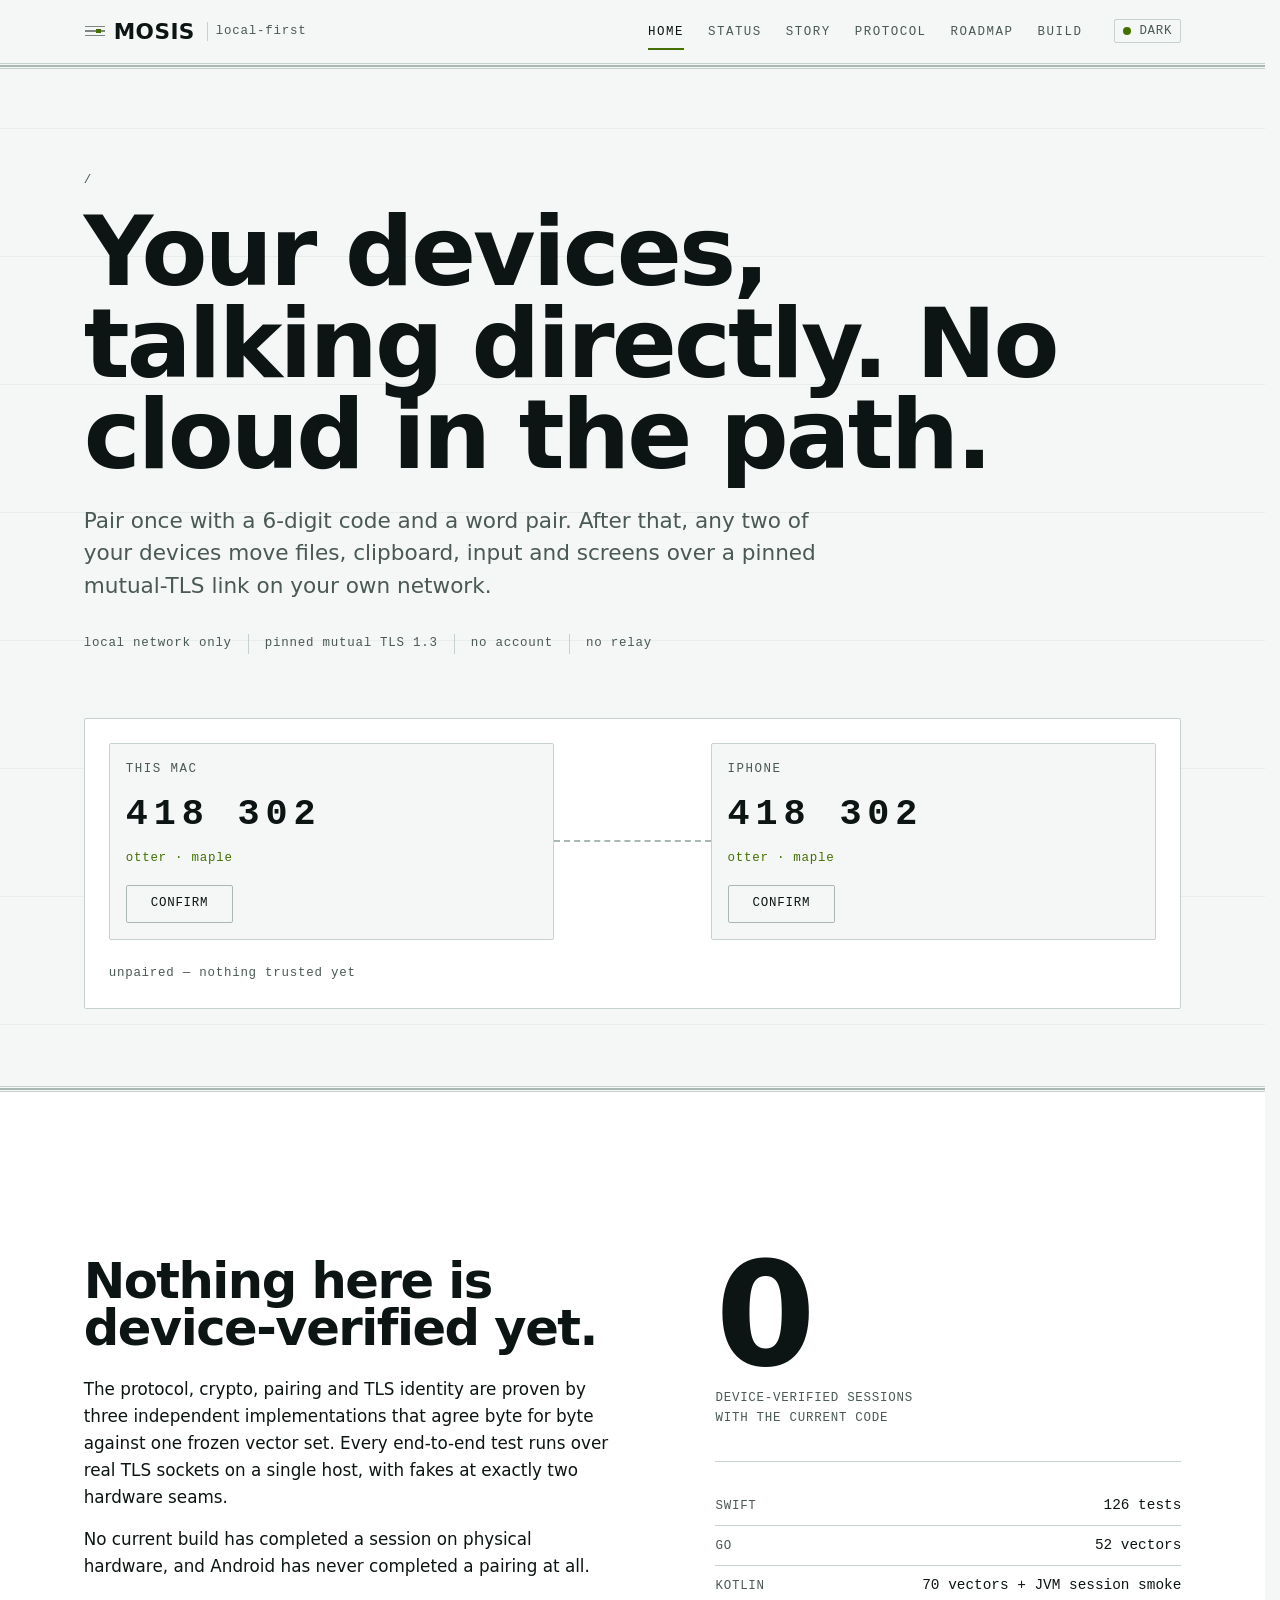
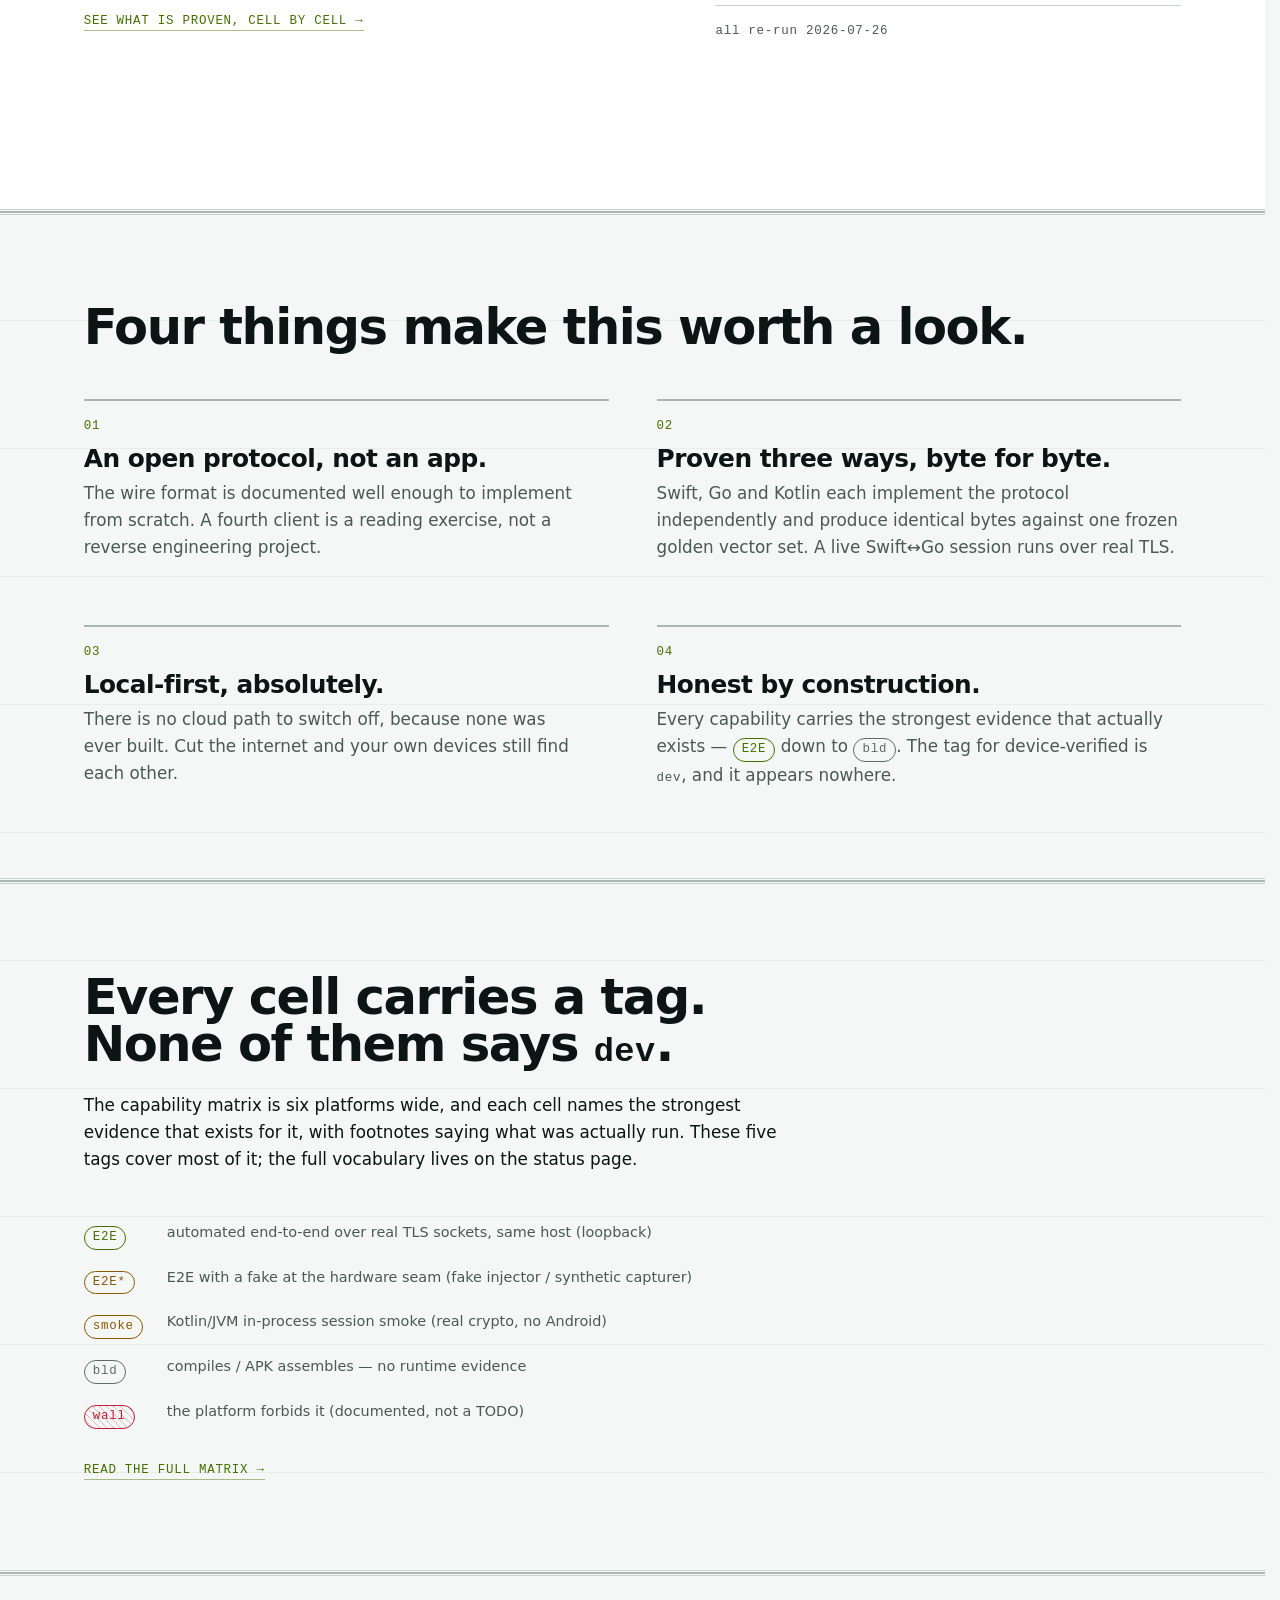
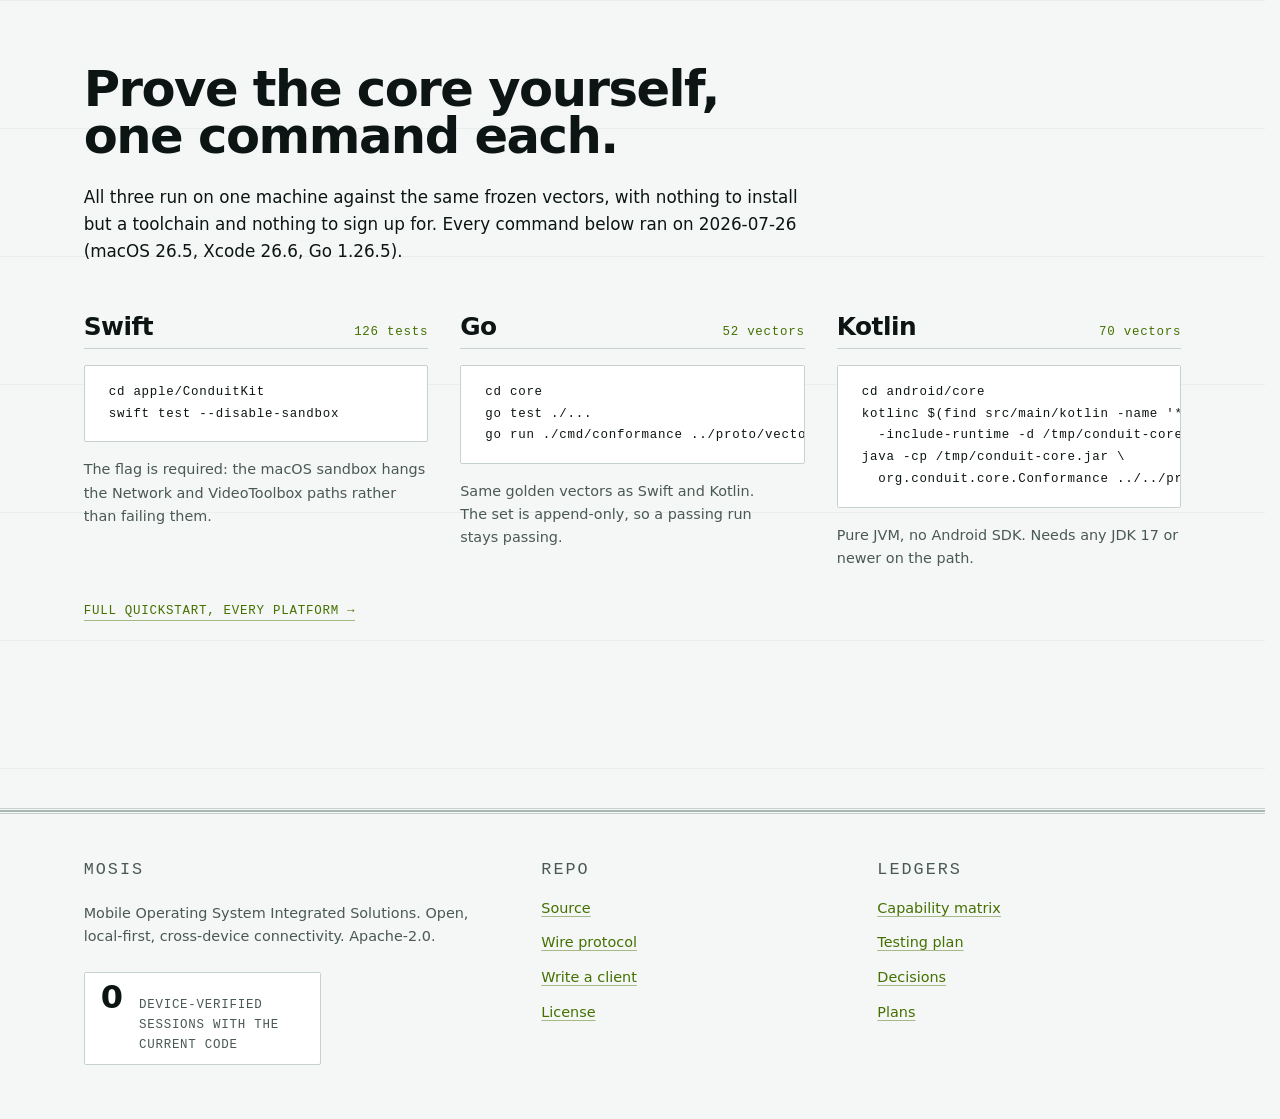
==== site/index.html @ 5e0bd654 "site: P2 — the home page Thesis, the pairing chip you can actually operate, the honest-status band, " ====
<!doctype html>
<html lang="en">
  <head>
    <meta charset="utf-8" />
    <meta name="viewport" content="width=device-width, initial-scale=1" />
    <title>MOSIS — your devices, talking directly</title>
    <meta name="description" content="Open, local-first, cross-device connectivity. Pair once, then move files, clipboard, input and screens over a pinned mutual-TLS peer-to-peer link. No cloud, no account, no relay." />
    <meta name="color-scheme" content="dark light" />
    <meta name="theme-color" content="#070b0a" media="(prefers-color-scheme: dark)" />
    <meta name="theme-color" content="#f4f7f5" media="(prefers-color-scheme: light)" />
    <link rel="icon" href="assets/favicon.svg" type="image/svg+xml" />
    <link rel="stylesheet" href="assets/css/tokens.css" />
    <link rel="stylesheet" href="assets/css/base.css" />
    <link rel="stylesheet" href="assets/css/components.css" />
    <!-- Applies a stored theme choice before first paint. Three lines, no
         dependency: prefers-color-scheme covers everyone without it. -->
    <script>
      try {
        var t = localStorage.getItem('mosis-theme');
        if (t === 'light' || t === 'dark') document.documentElement.setAttribute('data-theme', t);
      } catch (e) {}
    </script>
  </head>
  <body>
    <a class="skip-link" href="#main">Skip to content</a>

    <header class="site-head">
      <div class="wrap site-head__bar">
        <a class="brand" href="index.html">
          <svg class="brand__mark" width="22" height="22" viewBox="0 0 22 22" aria-hidden="true" focusable="false">
            <g fill="currentColor" opacity=".5">
              <rect x="1" y="6" width="20" height="1"/>
              <rect x="1" y="10" width="20" height="2"/>
              <rect x="1" y="15" width="20" height="1"/>
            </g>
            <rect x="12" y="9" width="5" height="4" fill="var(--sig)"/>
          </svg>
          <span class="brand__name">MOSIS</span>
          <span class="brand__sub mono">local-first</span>
        </a>
        <nav aria-label="Primary">
          <ul class="nav">
          <li><a href="index.html" aria-current="page">Home</a></li>
          <li><a href="status.html">Status</a></li>
          <li><a href="story.html">Story</a></li>
          <li><a href="protocol.html">Protocol</a></li>
          <li><a href="roadmap.html">Roadmap</a></li>
          <li><a href="build.html">Build</a></li>
          </ul>
        </nav>
        <button class="theme-toggle" type="button" hidden>
          <span class="theme-toggle__dot" aria-hidden="true"></span>
          <span class="theme-toggle__text">light</span>
        </button>
      </div>
      <hr class="rail" />
    </header>

    <main id="main">
      <!-- ── Thesis + the trust model you can touch ────────────────────── -->
      <section class="wrap hero">
        <span class="label">/</span>
        <h1>Your devices, talking&nbsp;directly. No cloud in the&nbsp;path.</h1>
        <p class="lede">
          Pair once with a 6-digit code and a word pair. After that, any two of
          your devices move files, clipboard, input and screens over a pinned
          mutual-TLS link on your own network.
        </p>
        <ul class="facts">
          <li>local network only</li>
          <li>pinned mutual TLS 1.3</li>
          <li>no account</li>
          <li>no relay</li>
        </ul>

        <h2 class="sr-only">How pairing works</h2>
        <div class="chip">
          <input class="chip__input" type="checkbox" id="pair-a" />
          <input class="chip__input" type="checkbox" id="pair-b" />
          <div class="chip__grid">
            <div class="chip__side">
              <span class="chip__device">this mac</span>
              <span class="chip__code">418&nbsp;302</span>
              <span class="chip__words">otter · maple</span>
              <label class="chip__confirm" for="pair-a">
                <span class="sr-only">Confirm the pairing code on this Mac</span>
              </label>
            </div>
            <span class="chip__link" aria-hidden="true"></span>
            <div class="chip__side">
              <span class="chip__device">iphone</span>
              <span class="chip__code">418&nbsp;302</span>
              <span class="chip__words">otter · maple</span>
              <label class="chip__confirm" for="pair-b">
                <span class="sr-only">Confirm the pairing code on the iPhone</span>
              </label>
            </div>
          </div>
          <p class="chip__state">
            <span class="state-none">unpaired — nothing trusted yet</span>
            <span class="state-half">one side confirmed — waiting for the other</span>
            <span class="state-paired">paired — pinned mutual TLS from here on</span>
          </p>
        </div>
      </section>

      <hr class="rail" />

      <!-- ── The honest-status band. Second on the page, on purpose. ───── -->
      <section class="band">
        <div class="wrap band__grid">
          <div>
            <h2>Nothing here is device-verified&nbsp;yet.</h2>
            <p>
              The protocol, crypto, pairing and TLS identity are proven by three
              independent implementations that agree byte for byte against one
              frozen vector set. Every end-to-end test runs over real TLS sockets
              on a single host, with fakes at exactly two hardware seams.
            </p>
            <p>
              No current build has completed a session on physical hardware, and
              Android has never completed a pairing at all.
            </p>
            <p class="cta"><a href="status.html">See what is proven, cell by cell →</a></p>
          </div>
          <div>
            <p class="counter counter--lg">
              <span class="counter__n">0</span>
              <span class="counter__what">device-verified sessions with the current code</span>
            </p>
            <dl class="figures">
              <div><dt>Swift</dt><dd>126 tests</dd></div>
              <div><dt>Go</dt><dd>52 vectors</dd></div>
              <div><dt>Kotlin</dt><dd>70 vectors + JVM session smoke</dd></div>
            </dl>
            <span class="dateline mono">all re-run 2026-07-26</span>
          </div>
        </div>
      </section>

      <hr class="rail" />

      <!-- ── The four claims ───────────────────────────────────────────── -->
      <section class="wrap">
        <h2>Four things make this worth a&nbsp;look.</h2>
        <ol class="claims">
          <li class="claim">
            <span class="claim__n mono">01</span>
            <h3>An open protocol, not an app.</h3>
            <p>
              The wire format is documented well enough to implement from
              scratch. A fourth client is a reading exercise, not a reverse
              engineering project.
            </p>
          </li>
          <li class="claim">
            <span class="claim__n mono">02</span>
            <h3>Proven three ways, byte for byte.</h3>
            <p>
              Swift, Go and Kotlin each implement the protocol independently and
              produce identical bytes against one frozen golden vector set. A
              live Swift↔Go session runs over real TLS.
            </p>
          </li>
          <li class="claim">
            <span class="claim__n mono">03</span>
            <h3>Local-first, absolutely.</h3>
            <p>
              There is no cloud path to switch off, because none was ever built.
              Cut the internet and your own devices still find each other.
            </p>
          </li>
          <li class="claim">
            <span class="claim__n mono">04</span>
            <h3>Honest by construction.</h3>
            <p>
              Every capability carries the strongest evidence that actually
              exists —
              <abbr class="tag tag--e2e" tabindex="0" aria-describedby="def-e2e"
                data-def="automated end-to-end over real TLS sockets, same host (loopback)">E2E</abbr>
              down to
              <abbr class="tag tag--bld" tabindex="0" aria-describedby="def-bld"
                data-def="compiles / APK assembles — no runtime evidence">bld</abbr>.
              The tag for device-verified is <code>dev</code>, and it appears
              nowhere.
            </p>
          </li>
        </ol>
      </section>

      <hr class="rail" />

      <!-- ── Matrix teaser: teach the vocabulary, then hand off ────────── -->
      <section class="wrap">
        <h2>Every cell carries a tag. None of them says <code>dev</code>.</h2>
        <p>
          The capability matrix is six platforms wide, and each cell names the
          strongest evidence that exists for it, with footnotes saying what was
          actually run. These five tags cover most of it; the full vocabulary
          lives on the status page.
        </p>

        <dl class="legend" style="margin-block-start: var(--s-6)">
          <dt><span class="tag tag--e2e">E2E</span></dt>
          <dd id="def-e2e">automated end-to-end over real TLS sockets, same host (loopback)</dd>
          <dt><span class="tag tag--e2e-fake">E2E*</span></dt>
          <dd id="def-e2e-fake">E2E with a fake at the hardware seam (fake injector / synthetic capturer)</dd>
          <dt><span class="tag tag--smoke">smoke</span></dt>
          <dd id="def-smoke">Kotlin/JVM in-process session smoke (real crypto, no Android)</dd>
          <dt><span class="tag tag--bld">bld</span></dt>
          <dd id="def-bld">compiles / APK assembles — no runtime evidence</dd>
          <dt><span class="tag tag--wall">wall</span></dt>
          <dd id="def-wall">the platform forbids it (documented, not a TODO)</dd>
        </dl>

        <p class="cta"><a href="status.html">Read the full matrix →</a></p>
      </section>

      <hr class="rail" />

      <!-- ── Quickstart: the part that needs no hardware ───────────────── -->
      <section class="wrap">
        <h2>Prove the core yourself, one command&nbsp;each.</h2>
        <p>
          All three run on one machine against the same frozen vectors, with
          nothing to install but a toolchain and nothing to sign up for. Every
          command below ran on 2026-07-26 (macOS 26.5, Xcode 26.6, Go 1.26.5).
        </p>

        <div class="quickstart">
          <div>
            <h3>Swift <small>126 tests</small></h3>
            <pre class="code"><code>cd apple/ConduitKit
swift test --disable-sandbox</code></pre>
            <p class="small" style="color: var(--muted); margin-block-start: var(--s-3)">
              The flag is required: the macOS sandbox hangs the Network and
              VideoToolbox paths rather than failing them.
            </p>
          </div>
          <div>
            <h3>Go <small>52 vectors</small></h3>
            <pre class="code"><code>cd core
go test ./...
go run ./cmd/conformance ../proto/vectors</code></pre>
            <p class="small" style="color: var(--muted); margin-block-start: var(--s-3)">
              Same golden vectors as Swift and Kotlin. The set is append-only, so
              a passing run stays passing.
            </p>
          </div>
          <div>
            <h3>Kotlin <small>70 vectors</small></h3>
            <pre class="code"><code>cd android/core
kotlinc $(find src/main/kotlin -name '*.kt') \
  -include-runtime -d /tmp/conduit-core.jar
java -cp /tmp/conduit-core.jar \
  org.conduit.core.Conformance ../../proto/vectors</code></pre>
            <p class="small" style="color: var(--muted); margin-block-start: var(--s-3)">
              Pure JVM, no Android SDK. Needs any JDK 17 or newer on the path.
            </p>
          </div>
        </div>

        <p class="cta"><a href="build.html">Full quickstart, every platform →</a></p>
      </section>
    </main>

    <footer class="site-foot">
      <hr class="rail" />
      <div class="wrap site-foot__grid">
        <div>
          <h2>MOSIS</h2>
          <p class="foot-note">
            Mobile Operating System Integrated Solutions. Open, local-first,
            cross-device connectivity. Apache-2.0.
          </p>
          <p class="counter">
            <span class="counter__n">0</span>
            <span class="counter__what">device-verified sessions with the current code</span>
          </p>
        </div>
        <div>
          <h2>Repo</h2>
          <ul>
            <li><a href="https://github.com/SnoobieJunes/conduit">Source</a></li>
            <li><a href="https://github.com/SnoobieJunes/conduit/blob/main/docs/protocol.md">Wire protocol</a></li>
            <li><a href="https://github.com/SnoobieJunes/conduit/blob/main/docs/IMPLEMENTORS.md">Write a client</a></li>
            <li><a href="https://github.com/SnoobieJunes/conduit/blob/main/LICENSE">License</a></li>
          </ul>
        </div>
        <div>
          <h2>Ledgers</h2>
          <ul>
            <li><a href="status.html">Capability matrix</a></li>
            <li><a href="https://github.com/SnoobieJunes/conduit/blob/main/docs/TESTING_PLAN.md">Testing plan</a></li>
            <li><a href="https://github.com/SnoobieJunes/conduit/tree/main/docs/adr">Decisions</a></li>
            <li><a href="https://github.com/SnoobieJunes/conduit/tree/main/docs/plans">Plans</a></li>
          </ul>
        </div>
      </div>
    </footer>

    <script type="module" src="assets/js/theme.js"></script>
    <script type="module" src="assets/js/lanes.js"></script>
  </body>
</html>
---- site/assets/css/tokens.css ----
/* MOSIS design tokens — "Lanes"
 * Normative source: docs/plans/10-project-website.md §4.1.
 *
 * The palette is not decorative. Every accent maps to an evidence tag, so the
 * site's colour scale and the repo's truth ledger are the same object:
 *
 *   --sig      E2E            proven over real sockets      (signature colour)
 *   --partial  E2E* / smoke   proven with a named fake
 *   --inert    bld / code     compiles, no runtime evidence
 *   --wall     wall           the platform forbids it
 *   --dev      dev            device-verified — UNUSED, and that is the point
 *
 * Annotations drive tools/site/check-contrast.mjs. Every colour declaration
 * must carry one:
 *   @surface  a background that text is set on
 *   @text     a foreground used for text
 *   @line     hairline / rail / hatch — graphic only, no text sits in it
 * The script fails if a colour is unannotated, if any @text × @surface pair
 * drops below WCAG AA, or if the two light blocks below ever drift apart.
 *
 * Theme resolution is three-state and works with JavaScript disabled:
 *   1. dark is the base palette on :root
 *   2. prefers-color-scheme: light swaps it, unless data-theme="dark" is set
 *   3. data-theme="light" swaps it regardless of the OS setting
 */

/* THEME dark */
:root {
  color-scheme: dark;

  /* @surface */ --ink: #070b0a;      /* page ground — near-black, green cast */
  /* @surface */ --ink-2: #0e1614;    /* raised surface */
  /* @surface */ --ink-3: #131f1c;    /* sticky matrix header, inset wells */
  /* @line    */ --rail: #1e2c29;     /* hairlines, lane rails */
  /* @line    */ --rail-2: #2c403c;   /* hover / active hairline */
  /* @text    */ --text: #e6f0ec;     /* body */
  /* @text    */ --muted: #7f948e;    /* secondary */
  /* @text    */ --sig: #b8ff2e;      /* E2E */
  /* @text    */ --sig-dim: #7fc21e;  /* E2E, hover / press */
  /* @text    */ --partial: #ffb020;  /* E2E* / smoke */
  /* @text    */ --inert: #7c8d89;    /* bld / code — see note A */
  /* @text    */ --wall: #ff5c7a;     /* wall */
  /* @text    */ --dev: #ffffff;      /* dev — unused on purpose */

  --dev-glow: 0 0 0 1px #ffffff, 0 0 18px -4px #ffffff;
  --selection: color-mix(in srgb, var(--sig) 28%, transparent);
}

/* Genuine inversion, not a tint. The two light blocks must stay byte-identical;
 * check-contrast.mjs enforces it. */

/* THEME light-media */
@media (prefers-color-scheme: light) {
  :root:not([data-theme='dark']) {
    color-scheme: light;

    /* @surface */ --ink: #f4f7f5;
    /* @surface */ --ink-2: #ffffff;
    /* @surface */ --ink-3: #e8eeea;
    /* @line    */ --rail: #c7d2cd;
    /* @line    */ --rail-2: #a9b8b2;
    /* @text    */ --text: #0c1513;
    /* @text    */ --muted: #4a5955;
    /* @text    */ --sig: #457000;
    /* @text    */ --sig-dim: #375c00;
    /* @text    */ --partial: #8a5800;
    /* @text    */ --inert: #5c6c67;
    /* @text    */ --wall: #c01e3c;
    /* @text    */ --dev: #0f1a17;

    --dev-glow: 0 0 0 1px #0f1a17, 0 0 18px -6px #0f1a17;
    --selection: color-mix(in srgb, var(--sig) 22%, transparent);
  }
}

/* THEME light-attr */
:root[data-theme='light'] {
  color-scheme: light;

  /* @surface */ --ink: #f4f7f5;
  /* @surface */ --ink-2: #ffffff;
  /* @surface */ --ink-3: #e8eeea;
  /* @line    */ --rail: #c7d2cd;
  /* @line    */ --rail-2: #a9b8b2;
  /* @text    */ --text: #0c1513;
  /* @text    */ --muted: #4a5955;
  /* @text    */ --sig: #457000;
  /* @text    */ --sig-dim: #375c00;
  /* @text    */ --partial: #8a5800;
  /* @text    */ --inert: #5c6c67;
  /* @text    */ --wall: #c01e3c;
  /* @text    */ --dev: #0f1a17;

  --dev-glow: 0 0 0 1px #0f1a17, 0 0 18px -6px #0f1a17;
  --selection: color-mix(in srgb, var(--sig) 22%, transparent);
}

/* THEME none — nothing below this marker is part of a colour palette. */

/* ── Type (§4.2) ─────────────────────────────────────────────────────────
 * System-stacked only. Web fonts would be self-hosted or nothing: an
 * offline-first project must not phone home from its own homepage. */
:root {
  --font-display: 'SF Compact Display', 'Helvetica Neue Condensed',
    'HelveticaNeue-CondensedBold', 'Roboto Condensed', 'Archivo Narrow',
    'Arial Narrow', ui-sans-serif, system-ui, sans-serif;
  --font-body: ui-sans-serif, system-ui, -apple-system, 'Segoe UI', Roboto,
    'Helvetica Neue', Arial, sans-serif;
  --font-mono: ui-monospace, 'SF Mono', SFMono-Regular, Menlo,
    'Cascadia Mono', 'Roboto Mono', Consolas, monospace;

  --t-display: clamp(2.75rem, 1.4rem + 6vw, 6rem);
  --t-h2: clamp(1.9rem, 1.1rem + 2.6vw, 3.1rem);
  --t-h3: clamp(1.2rem, 1rem + 0.7vw, 1.55rem);
  --t-body: 1.05rem;
  --t-small: 0.9rem;
  --t-mono: 0.78rem;
  --track-display: -0.03em;
  --track-mono: 0.06em;
  --measure: 68ch;
}

/* ── Space, line, motion ─────────────────────────────────────────────────
 * 8px grid. Hairlines over boxes: no drop shadows, no gradient blobs, no
 * glassmorphism, no rounded-2xl card soup. */
:root {
  --s-1: 4px;
  --s-2: 8px;
  --s-3: 16px;
  --s-4: 24px;
  --s-5: 32px;
  --s-6: 48px;
  --s-7: 64px;
  --s-8: 96px;
  --s-9: 128px;
  --s-10: 192px;

  --hair: 1px;
  --radius: 2px;
  --radius-pill: 999px;
  --page: 1200px;
  --gutter: clamp(var(--s-3), 4vw, var(--s-7));

  --dur-packet: 1400ms;
  --dur-ui: 160ms;
  --ease: cubic-bezier(0.22, 0.61, 0.36, 1);
}

@media (prefers-reduced-motion: reduce) {
  :root {
    --dur-packet: 1ms;
    --dur-ui: 1ms;
  }
}
---- site/assets/css/base.css ----
/* MOSIS — base layer. Reset, type scale, layout primitives.
 * Rules from docs/plans/10-project-website.md §4.4: 8px grid, generous
 * whitespace, hairlines over boxes. No drop shadows, no gradient blobs,
 * no glassmorphism, no rounded-2xl card soup. */

*,
*::before,
*::after {
  box-sizing: border-box;
}

:where(h1, h2, h3, h4, p, ul, ol, dl, dd, figure, blockquote, pre) {
  margin: 0;
}

html {
  -webkit-text-size-adjust: 100%;
  scroll-behavior: smooth;
  scrollbar-gutter: stable;
}

@media (prefers-reduced-motion: reduce) {
  html {
    scroll-behavior: auto;
  }
  *,
  *::before,
  *::after {
    animation-duration: 1ms !important;
    animation-iteration-count: 1 !important;
    transition-duration: 1ms !important;
  }
}

body {
  margin: 0;
  background: var(--ink);
  color: var(--text);
  font-family: var(--font-body);
  font-size: var(--t-body);
  line-height: 1.6;
  -webkit-font-smoothing: antialiased;
  text-rendering: optimizeLegibility;
  /* The page ground is a lane floor: one hairline every 8th row, barely there. */
  background-image: repeating-linear-gradient(
    to bottom,
    color-mix(in srgb, var(--rail) 26%, transparent) 0 1px,
    transparent 1px 128px
  );
}

::selection {
  background: var(--selection);
  color: var(--text);
}

/* ── Type (§4.2) ─────────────────────────────────────────────────────── */

h1,
h2,
h3,
.display {
  font-family: var(--font-display);
  font-weight: 800;
  font-stretch: 88%;
  letter-spacing: var(--track-display);
  line-height: 0.95;
  text-wrap: balance;
}

h1 {
  font-size: var(--t-display);
}

h2 {
  font-size: var(--t-h2);
}

h3 {
  font-size: var(--t-h3);
  line-height: 1.1;
  letter-spacing: -0.02em;
}

p,
li {
  max-width: var(--measure);
  text-wrap: pretty;
}

/* Flow spacing. Zero-specificity so any component can override it without an
 * arms race. A headline states the claim; the block under it needs air. */
:where(h1, h2, h3) + * {
  margin-block-start: var(--s-4);
}

:where(p, ul, ol, dl, pre, figure, blockquote) + :where(p, ul, ol, dl, pre, figure, blockquote) {
  margin-block-start: var(--s-3);
}

.lede {
  font-size: clamp(1.1rem, 1rem + 0.55vw, 1.35rem);
  line-height: 1.5;
  color: var(--muted);
  max-width: 56ch;
}

small,
.small {
  font-size: var(--t-small);
}

/* Mono is native here — evidence tags, lane labels, ports, device ids,
 * pairing codes. Ornament, not just code. */
code,
kbd,
samp,
pre,
.mono {
  font-family: var(--font-mono);
  font-size: var(--t-mono);
  letter-spacing: var(--track-mono);
  font-variant-ligatures: none;
}

.label {
  font-family: var(--font-mono);
  font-size: var(--t-mono);
  letter-spacing: 0.14em;
  text-transform: uppercase;
  color: var(--muted);
}

/* Mono inside a display headline has to scale with it, or `dev` in a 3rem
 * headline reads as a typo. */
:where(h1, h2, h3) code {
  font-size: 0.68em;
  letter-spacing: 0.01em;
}

a {
  color: var(--sig);
  text-decoration-thickness: 1px;
  text-underline-offset: 0.22em;
  text-decoration-color: color-mix(in srgb, var(--sig) 45%, transparent);
  transition: color var(--dur-ui) var(--ease),
    text-decoration-color var(--dur-ui) var(--ease);
}

a:hover {
  color: var(--sig-dim);
  text-decoration-color: currentColor;
}

:focus-visible {
  outline: 2px solid var(--sig);
  outline-offset: 3px;
  border-radius: 1px;
}

hr {
  border: 0;
}

/* ── Layout ──────────────────────────────────────────────────────────── */

.wrap {
  width: 100%;
  max-width: var(--page);
  margin-inline: auto;
  padding-inline: var(--gutter);
}

.stack > * + * {
  margin-block-start: var(--s-4);
}

.stack-tight > * + * {
  margin-block-start: var(--s-2);
}

section {
  padding-block: clamp(var(--s-6), 7vw, var(--s-8));
}

.sr-only {
  position: absolute;
  width: 1px;
  height: 1px;
  padding: 0;
  margin: -1px;
  overflow: hidden;
  clip-path: inset(50%);
  white-space: nowrap;
  border: 0;
}

.skip-link {
  position: absolute;
  inset-block-start: var(--s-2);
  inset-inline-start: var(--s-2);
  z-index: 20;
  padding: var(--s-2) var(--s-3);
  background: var(--ink-2);
  border: var(--hair) solid var(--sig);
  color: var(--sig);
  font-family: var(--font-mono);
  font-size: var(--t-mono);
  text-transform: uppercase;
  letter-spacing: var(--track-mono);
  text-decoration: none;
  transform: translateY(calc(-100% - var(--s-4)));
}

.skip-link:focus {
  transform: none;
}
---- site/assets/css/components.css ----
/* MOSIS — components.
 * The §4.3 signature components, plus the shell they sit in. Nothing here is
 * borrowed from a component library: the grammar is the protocol's own —
 * rails, packets, tags, hatches. */

/* ── Lane rail (§4.3.1) ──────────────────────────────────────────────────
 * MOSIS multiplexes three lanes over one link: control, bulk, video. The
 * divider *is* those lanes — 1px, 2px, 1px, hairline-separated. It replaces
 * every <hr> on the site. */

.rail {
  position: relative;
  display: block;
  width: 100%;
  height: 6px;
  border: 0;
  margin: 0;
  overflow: hidden;
  background-image: linear-gradient(
    to bottom,
    var(--rail) 0 1px,
    transparent 1px 2px,
    var(--rail-2) 2px 4px,
    transparent 4px 5px,
    var(--rail) 5px 6px
  );
}

.rail--flush {
  margin-inline: calc(var(--gutter) * -1);
  width: auto;
}

/* The packet. lanes.js adds .is-live when the rail scrolls into view; it rides
 * the middle (bulk) lane once and stops. Enhancement only — with JS off the
 * rail is still a rail, and under prefers-reduced-motion lanes.js never arms. */
.rail::after {
  content: '';
  position: absolute;
  inset-block-start: 2px;
  inset-inline-start: 0;
  width: 92px;
  height: 2px;
  background: linear-gradient(to right, transparent, var(--sig));
  transform: translateX(-92px);
  opacity: 0;
}

.rail.is-live::after {
  animation: packet var(--dur-packet) var(--ease) forwards;
}

@keyframes packet {
  0% {
    transform: translateX(-92px);
    opacity: 0;
  }
  12% {
    opacity: 1;
  }
  88% {
    opacity: 1;
  }
  100% {
    transform: translateX(calc(100vw + 92px));
    opacity: 0;
  }
}

/* ── Evidence tag (§4.3.2) ───────────────────────────────────────────────
 * The vocabulary a reader learns once and then reads everywhere: inline in
 * prose and in every matrix cell. Colour is the evidence strength, straight
 * from §4.1. Hairline, never filled — §4.4 forbids the box soup.
 *
 * The definition shows on hover *and* on keyboard focus, with no JavaScript:
 * it is rendered from data-def by ::after. Assistive tech gets the same string
 * from the page's tag legend via aria-describedby. */

.tag {
  position: relative;
  display: inline-block;
  padding: 1px var(--s-2) 2px;
  border: var(--hair) solid currentColor;
  border-radius: var(--radius-pill);
  font-family: var(--font-mono);
  font-size: var(--t-mono);
  letter-spacing: var(--track-mono);
  line-height: 1.5;
  white-space: nowrap;
  text-decoration: none;
  cursor: help;
  color: var(--inert);
}

.tag--e2e {
  color: var(--sig);
}

.tag--e2e-fake,
.tag--smoke,
.tag--unit {
  color: var(--partial);
}

.tag--bld,
.tag--code {
  color: var(--inert);
}

.tag--wall {
  color: var(--wall);
  /* 45° hairline hatch: a platform limit reads as architecture, not failure. */
  background-image: repeating-linear-gradient(
    45deg,
    color-mix(in srgb, var(--wall) 30%, transparent) 0 1px,
    transparent 1px 5px
  );
}

.tag--none {
  color: var(--muted);
  border-style: dashed;
}

/* dev is defined and unused. When the first device session lands it lights up
 * on its own — until then the site never renders one. */
.tag--dev {
  color: var(--dev);
  box-shadow: var(--dev-glow);
}

.tag::after {
  content: attr(data-def);
  position: absolute;
  inset-block-end: calc(100% + var(--s-2));
  inset-inline-start: 0;
  z-index: 10;
  width: max-content;
  max-width: min(38ch, 78vw);
  padding: var(--s-2) var(--s-3);
  border: var(--hair) solid var(--rail-2);
  border-radius: var(--radius);
  background: var(--ink-2);
  color: var(--text);
  font-size: var(--t-mono);
  letter-spacing: 0;
  line-height: 1.45;
  white-space: normal;
  text-transform: none;
  opacity: 0;
  visibility: hidden;
  transition: opacity var(--dur-ui) var(--ease);
}

.tag:hover::after,
.tag:focus-visible::after {
  opacity: 1;
  visibility: visible;
}

/* Near the right edge the tooltip flips its anchor rather than overflowing. */
.tag--flip::after {
  inset-inline-start: auto;
  inset-inline-end: 0;
}

/* ── Tag legend ─────────────────────────────────────────────────────────
 * One definition list per page that uses tags. It is the aria-describedby
 * target, so the tooltip text and the announced text are the same sentence. */

.legend {
  display: grid;
  gap: var(--s-3) var(--s-4);
  margin: 0;
  padding: 0;
}

@media (min-width: 640px) {
  .legend {
    grid-template-columns: auto 1fr;
  }
}

.legend dt {
  margin: 0;
}

.legend dd {
  margin: 0;
  color: var(--muted);
  font-size: var(--t-small);
  max-width: 60ch;
}

/* ── Wall hatch (§4.3.6) ─────────────────────────────────────────────────
 * The same 45° hairline fill at surface scale, for matrix cells and panels. */

.hatch {
  background-image: repeating-linear-gradient(
    45deg,
    color-mix(in srgb, var(--wall) 26%, transparent) 0 1px,
    transparent 1px 7px
  );
}

.hatch--inert {
  background-image: repeating-linear-gradient(
    45deg,
    color-mix(in srgb, var(--inert) 26%, transparent) 0 1px,
    transparent 1px 7px
  );
}

/* ── Header ─────────────────────────────────────────────────────────────── */

.site-head {
  position: relative;
  background: var(--ink);
}

.site-head__bar {
  display: flex;
  flex-wrap: wrap;
  align-items: center;
  gap: var(--s-3) var(--s-5);
  padding-block: var(--s-3);
}

.brand {
  display: inline-flex;
  align-items: center;
  gap: var(--s-2);
  color: var(--text);
  text-decoration: none;
  margin-inline-end: auto;
}

.brand:hover {
  color: var(--text);
}

.brand__mark {
  display: block;
  flex: none;
}

.brand__name {
  font-family: var(--font-display);
  font-weight: 800;
  font-stretch: 88%;
  font-size: 1.35rem;
  letter-spacing: 0.02em;
  line-height: 1;
}

.brand__sub {
  color: var(--muted);
  border-inline-start: var(--hair) solid var(--rail);
  padding-inline-start: var(--s-2);
  margin-inline-start: var(--s-1);
}

@media (max-width: 560px) {
  .brand__sub {
    display: none;
  }
}

/* ── Nav ────────────────────────────────────────────────────────────────
 * No hamburger, no JS: the bar wraps to a second row on narrow screens. */

.nav {
  display: flex;
  flex-wrap: wrap;
  align-items: center;
  gap: var(--s-1) var(--s-4);
  margin: 0;
  padding: 0;
  list-style: none;
}

.nav a {
  display: inline-block;
  position: relative;
  padding-block: var(--s-1);
  font-family: var(--font-mono);
  font-size: var(--t-mono);
  letter-spacing: 0.12em;
  text-transform: uppercase;
  text-decoration: none;
  color: var(--muted);
}

.nav a:hover {
  color: var(--text);
}

.nav a[aria-current='page'] {
  color: var(--text);
}

.nav a[aria-current='page']::after {
  content: '';
  position: absolute;
  inset-inline: 0;
  inset-block-end: -3px;
  height: 2px;
  background: var(--sig);
}

.nav li {
  max-width: none;
}

/* Below the point where brand + nav + toggle stop fitting on one line, drop the
 * nav to its own full-width row rather than orphaning the toggle onto a third. */
@media (max-width: 900px) {
  .site-head__bar > nav {
    order: 1;
    flex-basis: 100%;
  }
}

/* ── Theme toggle ───────────────────────────────────────────────────────
 * Hidden until theme.js can make it work — a control that does nothing with
 * JS off is worse than no control. prefers-color-scheme still delivers both
 * themes without it. */

.theme-toggle[hidden] {
  display: none;
}

.theme-toggle {
  display: inline-flex;
  align-items: center;
  gap: var(--s-2);
  padding: var(--s-1) var(--s-2);
  background: transparent;
  border: var(--hair) solid var(--rail);
  border-radius: var(--radius);
  color: var(--muted);
  font-family: var(--font-mono);
  font-size: var(--t-mono);
  letter-spacing: var(--track-mono);
  text-transform: uppercase;
  cursor: pointer;
  transition: border-color var(--dur-ui) var(--ease), color var(--dur-ui) var(--ease);
}

.theme-toggle:hover {
  border-color: var(--rail-2);
  color: var(--text);
}

.theme-toggle__dot {
  width: 8px;
  height: 8px;
  flex: none;
  border-radius: var(--radius-pill);
  background: var(--sig);
}

/* ── Page head ──────────────────────────────────────────────────────────── */

.page-head {
  padding-block: clamp(var(--s-6), 8vw, var(--s-9)) clamp(var(--s-5), 5vw, var(--s-7));
}

.page-head .label {
  display: block;
  margin-block-end: var(--s-3);
}

.page-head .lede {
  margin-block-start: var(--s-4);
}

/* ── Pending marker — scaffold only, removed as each page lands ─────────── */

.pending {
  display: inline-block;
  text-align: start;
  padding: var(--s-2) var(--s-3);
  border: var(--hair) dashed var(--rail-2);
  border-radius: var(--radius);
  background: var(--ink-2);
  color: var(--muted);
  font-family: var(--font-mono);
  font-size: var(--t-mono);
  letter-spacing: var(--track-mono);
}

.pending b {
  color: var(--inert);
  font-weight: 400;
  text-transform: uppercase;
  margin-inline-end: var(--s-2);
}

/* ── Footer ─────────────────────────────────────────────────────────────── */

.site-foot {
  margin-block-start: var(--s-8);
  background: var(--ink);
}

.site-foot__grid {
  display: grid;
  gap: var(--s-5);
  padding-block: var(--s-6) var(--s-7);
  grid-template-columns: 1fr;
}

@media (min-width: 720px) {
  .site-foot__grid {
    grid-template-columns: 1.4fr 1fr 1fr;
  }
}

.site-foot h2 {
  font-size: 1.05rem;
  letter-spacing: 0.12em;
  text-transform: uppercase;
  font-family: var(--font-mono);
  font-weight: 400;
  font-stretch: normal;
  color: var(--muted);
  margin-block-end: var(--s-3);
}

.site-foot ul {
  list-style: none;
  margin: 0;
  padding: 0;
  display: grid;
  gap: var(--s-2);
}

.site-foot li {
  max-width: none;
}

.site-foot a {
  font-size: var(--t-small);
}

.foot-note {
  color: var(--muted);
  font-size: var(--t-small);
  max-width: 46ch;
}

/* The honesty readout. It says zero because it is zero — plan 10 §8.1. */
.counter {
  display: inline-grid;
  grid-template-columns: auto auto;
  align-items: baseline;
  gap: var(--s-3);
  padding: var(--s-2) var(--s-3);
  border: var(--hair) solid var(--rail);
  border-radius: var(--radius);
  background: var(--ink-2);
  margin-block-start: var(--s-4);
}

.counter__n {
  font-family: var(--font-display);
  font-weight: 800;
  font-stretch: 88%;
  font-size: 2rem;
  line-height: 1;
  color: var(--text);
}

.counter__what {
  font-family: var(--font-mono);
  font-size: var(--t-mono);
  letter-spacing: var(--track-mono);
  text-transform: uppercase;
  color: var(--muted);
  max-width: 22ch;
}

/* ── Pairing chip (§4.3.3) ───────────────────────────────────────────────
 * The trust model in three seconds: the same six digits and the same word
 * pair on two screens, confirmed on both, after which the link is pinned.
 *
 * Built on two checkboxes, so it is fully interactive with JavaScript
 * disabled. No dead controls, no video, no GIF. */

.chip {
  border: var(--hair) solid var(--rail);
  border-radius: var(--radius);
  background: var(--ink-2);
  padding: var(--s-4);
}

.chip__input {
  position: absolute;
  width: 1px;
  height: 1px;
  overflow: hidden;
  clip-path: inset(50%);
}

.chip__grid {
  display: grid;
  gap: var(--s-3);
  grid-template-columns: 1fr;
  align-items: stretch;
}

@media (min-width: 620px) {
  .chip__grid {
    /* No column gap: the link is the gap, and it has to touch both devices. */
    grid-template-columns: 1fr minmax(72px, 0.35fr) 1fr;
    column-gap: 0;
    align-items: center;
  }
}

.chip__side {
  display: grid;
  gap: var(--s-3);
  justify-items: start;
  padding: var(--s-3);
  border: var(--hair) solid var(--rail);
  border-radius: var(--radius);
  background: var(--ink);
}

.chip__device {
  display: flex;
  align-items: center;
  gap: var(--s-2);
  font-family: var(--font-mono);
  font-size: var(--t-mono);
  letter-spacing: 0.12em;
  text-transform: uppercase;
  color: var(--muted);
}

.chip__code {
  font-family: var(--font-mono);
  font-size: clamp(1.6rem, 1.1rem + 1.8vw, 2.3rem);
  font-weight: 600;
  letter-spacing: 0.16em;
  line-height: 1;
  color: var(--text);
}

.chip__words {
  font-family: var(--font-mono);
  font-size: var(--t-mono);
  letter-spacing: var(--track-mono);
  color: var(--sig);
}

.chip__confirm {
  display: inline-block;
  padding: var(--s-2) var(--s-4);
  border: var(--hair) solid var(--rail-2);
  border-radius: var(--radius);
  font-family: var(--font-mono);
  font-size: var(--t-mono);
  letter-spacing: var(--track-mono);
  text-transform: uppercase;
  color: var(--text);
  cursor: pointer;
  user-select: none;
  transition: border-color var(--dur-ui) var(--ease), color var(--dur-ui) var(--ease);
}

.chip__confirm:hover {
  border-color: var(--sig);
  color: var(--sig);
}

.chip__confirm::before {
  content: 'confirm';
}

/* ── The link between the two sides ─────────────────────────────────────
 * Dashed while the code is unverified; solid, pinned and traversed by one
 * packet once both sides have confirmed. */

.chip__link {
  position: relative;
  display: block;
  block-size: 2px;
  inline-size: 100%;
  min-inline-size: 96px;
  border-block-start: 2px dashed var(--rail-2);
  align-self: center;
}

@media (max-width: 619px) {
  .chip__link {
    block-size: 28px;
    inline-size: 2px;
    min-inline-size: 0;
    margin-inline-start: var(--s-6);
    border-block-start: 0;
    border-inline-start: 2px dashed var(--rail-2);
  }
}

/* The state line is real text in the DOM, not generated content: a CSS ::before
 * is invisible to a screen reader, and this sentence is the whole point of the
 * component. Exactly one of the three is displayed. */
.chip__state {
  margin-block-start: var(--s-4);
  font-family: var(--font-mono);
  font-size: var(--t-mono);
  letter-spacing: var(--track-mono);
  color: var(--muted);
  max-width: none;
}

.chip__state > span {
  display: none;
}

.chip__state > .state-none {
  display: inline;
}

.chip:has(.chip__input:checked) .chip__state > .state-none {
  display: none;
}

.chip:has(.chip__input:checked) .chip__state > .state-half {
  display: inline;
}

.chip:has(#pair-a:checked):has(#pair-b:checked) .chip__state > .state-half {
  display: none;
}

.chip:has(#pair-a:checked):has(#pair-b:checked) .chip__state > .state-paired {
  display: inline;
}

/* Both confirmed. The handshake runs left to right: a --sig packet crosses the
 * dashed line and lays a solid one behind it. That *is* "dashed to solid" —
 * the animation shows the trust being established, not just its result.
 * Under prefers-reduced-motion --dur-packet is 1ms, so it snaps to solid. */
.chip:has(#pair-a:checked):has(#pair-b:checked) .chip__link::before {
  content: '';
  position: absolute;
  inset-block-start: -2px;
  inset-inline-start: 0;
  inline-size: 100%;
  block-size: 2px;
  background: var(--sig);
  transform-origin: left center;
  animation: link-zip var(--dur-packet) var(--ease) forwards;
}

.chip:has(#pair-a:checked):has(#pair-b:checked) .chip__link::after {
  content: '';
  position: absolute;
  inset-block-start: -4px;
  inset-inline-start: 0;
  inline-size: 8px;
  block-size: 6px;
  background: var(--text);
  animation: packet-head var(--dur-packet) var(--ease) forwards;
}

@keyframes link-zip {
  from {
    transform: scaleX(0);
  }
  to {
    transform: scaleX(1);
  }
}

/* Percentages in translate resolve against the packet's own 8px, not the wire —
 * so the head travels on inset-inline-start instead. */
@keyframes packet-head {
  from {
    inset-inline-start: 0;
    opacity: 1;
  }
  92% {
    opacity: 1;
  }
  to {
    inset-inline-start: calc(100% - 8px);
    opacity: 0;
  }
}

/* Stacked layout: the link runs vertically, so the handshake does too. */
@media (max-width: 619px) {
  .chip:has(#pair-a:checked):has(#pair-b:checked) .chip__link::before {
    inset-block-start: 0;
    inset-inline-start: -2px;
    inline-size: 2px;
    block-size: 100%;
    transform-origin: center top;
    animation-name: link-zip-y;
  }

  .chip:has(#pair-a:checked):has(#pair-b:checked) .chip__link::after {
    display: none;
  }
}

@keyframes link-zip-y {
  from {
    transform: scaleY(0);
  }
  to {
    transform: scaleY(1);
  }
}

.chip:has(#pair-a:checked):has(#pair-b:checked) .chip__state {
  color: var(--sig);
}

/* A confirmed side reads as confirmed. */
.chip:has(#pair-a:checked) label[for='pair-a'],
.chip:has(#pair-b:checked) label[for='pair-b'] {
  border-color: var(--sig);
  color: var(--sig);
  cursor: default;
}

.chip:has(#pair-a:checked) label[for='pair-a']::before,
.chip:has(#pair-b:checked) label[for='pair-b']::before {
  content: '✓ confirmed';
}

/* The checkbox is off-screen, so its focus ring has to land on the label. */
#pair-a:focus-visible ~ .chip__grid label[for='pair-a'],
#pair-b:focus-visible ~ .chip__grid label[for='pair-b'] {
  outline: 2px solid var(--sig);
  outline-offset: 3px;
}

/* ── Kitchen sink (dev reference page only) ─────────────────────────────── */

.ks-note {
  border-inline-start: 2px solid var(--partial);
  padding: var(--s-2) 0 var(--s-2) var(--s-3);
  color: var(--muted);
  font-size: var(--t-small);
}

.swatches {
  display: grid;
  gap: var(--s-3);
  grid-template-columns: repeat(auto-fill, minmax(148px, 1fr));
  list-style: none;
  margin: 0;
  padding: 0;
}

.swatch {
  max-width: none;
  border: var(--hair) solid var(--rail);
  border-radius: var(--radius);
  overflow: hidden;
}

.swatch__chip {
  block-size: 56px;
  border-block-end: var(--hair) solid var(--rail);
}

.swatch__meta {
  display: grid;
  gap: 2px;
  padding: var(--s-2);
  font-family: var(--font-mono);
  font-size: var(--t-mono);
  letter-spacing: 0;
}

.swatch__meta b {
  font-weight: 400;
  color: var(--text);
}

.swatch__meta span {
  color: var(--muted);
}

.specimen {
  display: grid;
  gap: var(--s-4);
}

.tag-row {
  display: flex;
  flex-wrap: wrap;
  gap: var(--s-3);
  align-items: center;
  /* Headroom for the tooltip, which opens upward. */
  padding-block-start: var(--s-5);
}

/* ── Home: hero ─────────────────────────────────────────────────────────── */

.hero {
  padding-block: clamp(var(--s-6), 8vw, var(--s-9)) clamp(var(--s-6), 6vw, var(--s-8));
}

.hero .label {
  display: block;
  margin-block-end: var(--s-3);
}

.hero .chip {
  margin-block-start: clamp(var(--s-5), 5vw, var(--s-7));
}

/* The spec strip: four facts, hairline-separated, mono. Not a feature list. */
.facts {
  display: flex;
  flex-wrap: wrap;
  gap: var(--s-2) 0;
  margin: var(--s-5) 0 0;
  padding: 0;
  list-style: none;
  max-width: none;
}

.facts li {
  max-width: none;
  padding-inline: var(--s-3);
  border-inline-start: var(--hair) solid var(--rail);
  font-family: var(--font-mono);
  font-size: var(--t-mono);
  letter-spacing: var(--track-mono);
  color: var(--muted);
  white-space: nowrap;
}

.facts li:first-child {
  padding-inline-start: 0;
  border-inline-start: 0;
}

@media (max-width: 619px) {
  .facts {
    display: grid;
    grid-template-columns: 1fr 1fr;
    gap: 0;
  }

  .facts li {
    padding: var(--s-2) var(--s-3) var(--s-2) 0;
    border-inline-start: 0;
    border-block-start: var(--hair) solid var(--rail);
  }
}

/* ── Home: the honest-status band ────────────────────────────────────────
 * Second thing on the page, deliberately. Plan 10 §8.1: the counter is a
 * feature, and this sentence is not something to bury below the fold. */

.band {
  background: var(--ink-2);
}

.band__grid {
  display: grid;
  gap: var(--s-6);
  padding-block: clamp(var(--s-6), 6vw, var(--s-8));
  grid-template-columns: 1fr;
}

@media (min-width: 900px) {
  .band__grid {
    grid-template-columns: 1.15fr 1fr;
    gap: var(--s-8);
    align-items: start;
  }
}

.counter--lg {
  display: block;
  border: 0;
  padding: 0;
  margin: 0;
  background: none;
}

.counter--lg .counter__n {
  display: block;
  font-size: clamp(5rem, 16vw, 9rem);
  line-height: 0.8;
  letter-spacing: -0.05em;
}

.counter--lg .counter__what {
  display: block;
  margin-block-start: var(--s-3);
  max-width: 30ch;
}

/* Three implementations, three real numbers, one date. */
.figures {
  display: grid;
  gap: 0;
  margin-block-start: var(--s-5);
  padding-block-start: var(--s-4);
  border-block-start: var(--hair) solid var(--rail);
}

.figures div {
  display: flex;
  align-items: baseline;
  justify-content: space-between;
  gap: var(--s-3);
  padding-block: var(--s-2);
  border-block-end: var(--hair) solid var(--rail);
}

.figures dt {
  font-family: var(--font-mono);
  font-size: var(--t-mono);
  letter-spacing: var(--track-mono);
  text-transform: uppercase;
  color: var(--muted);
}

.figures dd {
  margin: 0;
  font-family: var(--font-mono);
  font-size: var(--t-small);
  color: var(--text);
  text-align: end;
}

.dateline {
  display: block;
  margin-block-start: var(--s-3);
  color: var(--muted);
}

/* ── Home: the four claims ──────────────────────────────────────────────── */

.claims {
  display: grid;
  gap: var(--s-5);
  margin: var(--s-6) 0 0;
  padding: 0;
  list-style: none;
}

@media (min-width: 760px) {
  .claims {
    grid-template-columns: 1fr 1fr;
    gap: var(--s-7) var(--s-6);
  }
}

.claim {
  max-width: none;
  padding-block-start: var(--s-3);
  border-block-start: 2px solid var(--rail-2);
}

.claim__n {
  display: block;
  color: var(--sig);
  margin-block-end: var(--s-2);
}

.claim h3 + p {
  margin-block-start: var(--s-2);
}

.claim p {
  color: var(--muted);
}

/* ── Call to action ─────────────────────────────────────────────────────── */

.cta {
  margin-block-start: var(--s-5);
  font-family: var(--font-mono);
  font-size: var(--t-mono);
  letter-spacing: var(--track-mono);
  text-transform: uppercase;
}

.cta a {
  text-decoration: none;
  border-block-end: var(--hair) solid color-mix(in srgb, var(--sig) 45%, transparent);
  padding-block-end: 2px;
}

.cta a:hover {
  border-block-end-color: currentColor;
}

/* ── Code blocks ────────────────────────────────────────────────────────── */

.code {
  margin: 0;
  padding: var(--s-3) var(--s-4);
  border: var(--hair) solid var(--rail);
  border-radius: var(--radius);
  background: var(--ink-2);
  overflow-x: auto;
  line-height: 1.75;
  max-width: none;
}

.code .c {
  color: var(--muted);
}

.quickstart {
  display: grid;
  gap: var(--s-5);
  margin-block-start: var(--s-6);
}

@media (min-width: 980px) {
  .quickstart {
    grid-template-columns: repeat(3, 1fr);
    align-items: start;
  }
}

/* Without this a long command line widens its own column instead of
 * scrolling inside the <pre>. */
.quickstart > * {
  min-width: 0;
}

.quickstart h3 {
  display: flex;
  align-items: baseline;
  justify-content: space-between;
  gap: var(--s-3);
  padding-block-end: var(--s-2);
  border-block-end: var(--hair) solid var(--rail);
  margin-block-end: var(--s-3);
}

.quickstart h3 small {
  font-family: var(--font-mono);
  font-size: var(--t-mono);
  font-weight: 400;
  letter-spacing: var(--track-mono);
  font-stretch: normal;
  color: var(--sig);
}
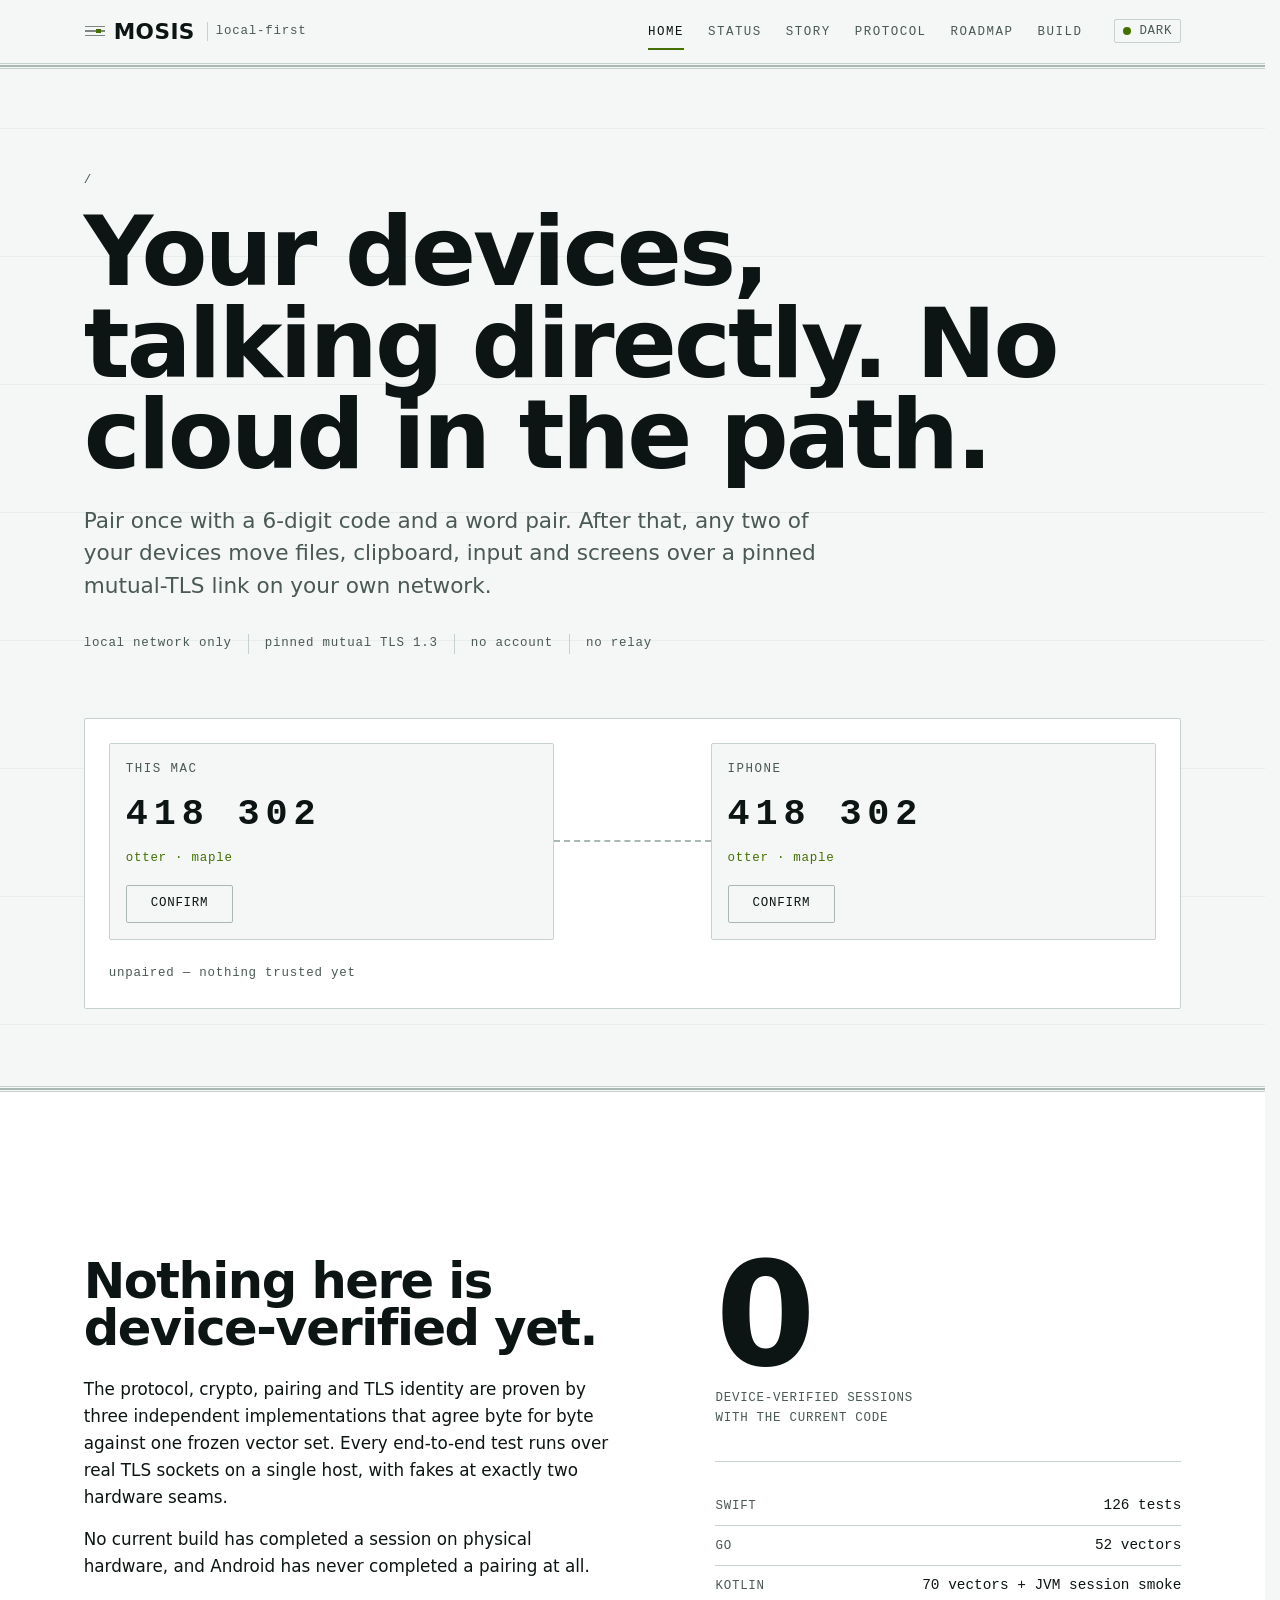
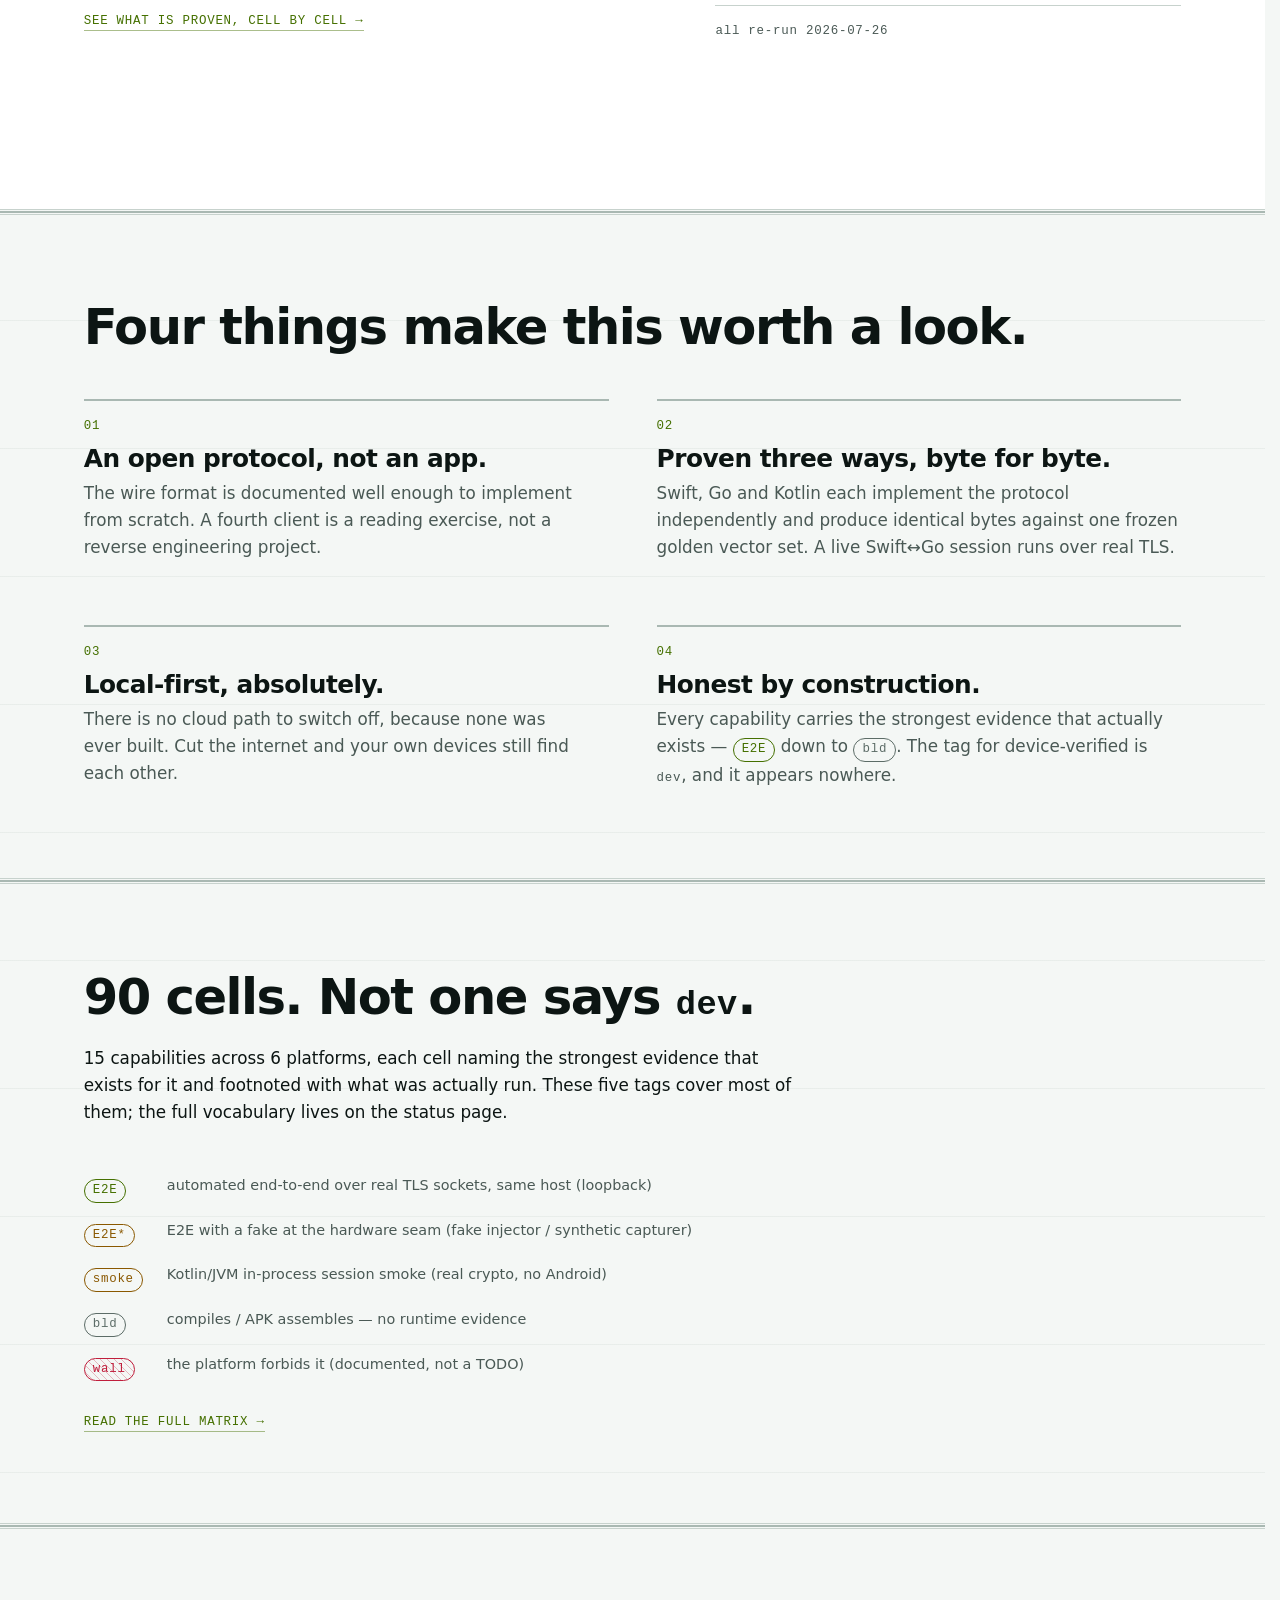
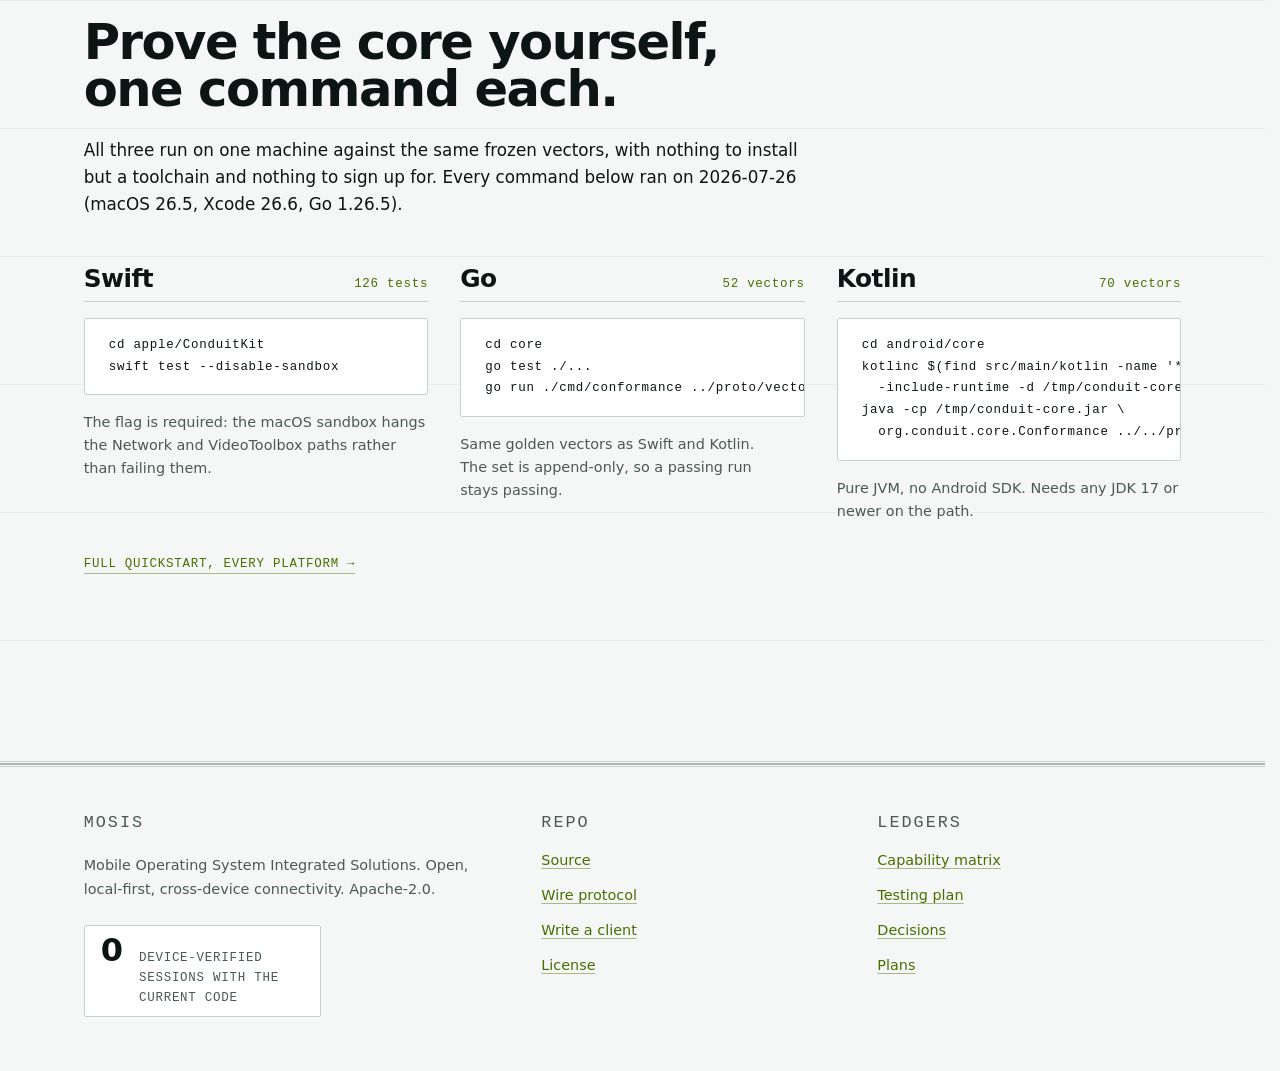
==== commit 0f2961a4: "site: P3 — /status, and the gate that keeps it honest The capability matrix, and the CI check that m" ====
--- a/site/index.html
+++ b/site/index.html
@@ -192,11 +192,12 @@
 
       <!-- ── Matrix teaser: teach the vocabulary, then hand off ────────── -->
       <section class="wrap">
-        <h2>Every cell carries a tag. None of them says <code>dev</code>.</h2>
+        <h2><span data-total="cells">90</span> cells. Not one says <code>dev</code>.</h2>
         <p>
-          The capability matrix is six platforms wide, and each cell names the
-          strongest evidence that exists for it, with footnotes saying what was
-          actually run. These five tags cover most of it; the full vocabulary
+          <span data-total="rows">15</span> capabilities across
+          <span data-total="platforms">6</span> platforms, each cell naming the
+          strongest evidence that exists for it and footnoted with what was
+          actually run. These five tags cover most of them; the full vocabulary
           lives on the status page.
         </p>
 
--- a/site/assets/css/components.css
+++ b/site/assets/css/components.css
@@ -1055,3 +1055,277 @@
   font-stretch: normal;
   color: var(--sig);
 }
+
+/* ── Capability matrix (§4.3.4) ──────────────────────────────────────────
+ * A real <table>: semantic, keyboard-navigable, sticky header row and first
+ * column. Hairlines, no zebra stripes — the colour in this table means
+ * evidence strength, and nothing else is allowed to compete with it. */
+
+.matrix-wrap {
+  margin-block-start: var(--s-5);
+  overflow: auto;
+  max-block-size: min(78vh, 900px);
+  border: var(--hair) solid var(--rail);
+  border-radius: var(--radius);
+}
+
+.matrix-wrap:focus-visible {
+  outline: 2px solid var(--sig);
+  outline-offset: 2px;
+}
+
+.matrix {
+  border-collapse: separate;
+  border-spacing: 0;
+  inline-size: 100%;
+  font-size: var(--t-small);
+}
+
+.matrix th,
+.matrix td {
+  padding: var(--s-2) var(--s-3);
+  text-align: start;
+  vertical-align: top;
+  border-block-end: var(--hair) solid var(--rail);
+  border-inline-end: var(--hair) solid var(--rail);
+}
+
+/* Cells wrap; only the pill itself refuses to break. A nowrap cell made long
+ * notes overlap their own tag. */
+.matrix td {
+  min-inline-size: 10ch;
+  line-height: 1.5;
+}
+
+.matrix tr:last-child th,
+.matrix tr:last-child td {
+  border-block-end: 0;
+}
+
+.matrix th:last-child,
+.matrix td:last-child {
+  border-inline-end: 0;
+}
+
+/* Sticky header row and first column. Both need an opaque ground of their
+ * own or the cells scroll through them. */
+.matrix thead th {
+  position: sticky;
+  inset-block-start: 0;
+  z-index: 2;
+  background: var(--ink-3);
+  font-family: var(--font-mono);
+  font-size: var(--t-mono);
+  font-weight: 400;
+  letter-spacing: 0.1em;
+  text-transform: uppercase;
+  color: var(--muted);
+}
+
+.matrix tbody th {
+  position: sticky;
+  inset-inline-start: 0;
+  z-index: 1;
+  background: var(--ink-2);
+  font-weight: 500;
+  font-size: var(--t-small);
+  white-space: normal;
+  border-inline-end: var(--hair) solid var(--rail-2);
+}
+
+/* The capability column is the row's name; without a floor the table layout
+ * squeezes it to its longest word while the nowrap tag columns take the room. */
+.matrix tbody th,
+.matrix thead th:first-child {
+  min-inline-size: min(26ch, 42vw);
+}
+
+.matrix thead th:first-child {
+  z-index: 3;
+  inset-inline-start: 0;
+  background: var(--ink-3);
+}
+
+.cell__note {
+  color: var(--muted);
+  font-size: var(--t-mono);
+  font-family: var(--font-mono);
+}
+
+/* The README bolds a handful of cells — the ones whose tag alone would
+ * mislead. Carry that emphasis through instead of flattening it. */
+.cell__note--strong {
+  color: var(--text);
+}
+
+/* Footnote reference: small, mono, superscript, and a real link. */
+.fn {
+  font-family: var(--font-mono);
+  font-size: 0.68em;
+  vertical-align: super;
+  line-height: 1;
+  text-decoration: none;
+  color: var(--muted);
+  border-block-end: var(--hair) solid var(--rail-2);
+}
+
+.fn:hover,
+.fn:focus-visible {
+  color: var(--sig);
+}
+
+/* A cell the tooltip would push off the top of the scroll container opens
+ * downward instead. */
+.matrix tbody tr:first-child .tag::after,
+.matrix tbody tr:nth-child(2) .tag::after {
+  inset-block-end: auto;
+  inset-block-start: calc(100% + var(--s-1));
+}
+
+.matrix td:last-child .tag::after,
+.matrix td:nth-last-child(2) .tag::after {
+  inset-inline-start: auto;
+  inset-inline-end: 0;
+}
+
+/* ── Matrix filters ──────────────────────────────────────────────────────
+ * Platform toggles are checkboxes plus CSS, so they work with JavaScript
+ * disabled. The capability search needs script, so it stays hidden until
+ * matrix.js can run it. */
+
+.matrix-tools {
+  display: flex;
+  flex-wrap: wrap;
+  align-items: center;
+  gap: var(--s-2);
+  margin-block-start: var(--s-5);
+}
+
+.colfilter {
+  position: absolute;
+  width: 1px;
+  height: 1px;
+  overflow: hidden;
+  clip-path: inset(50%);
+}
+
+.chipbox {
+  display: inline-block;
+  padding: var(--s-1) var(--s-3);
+  border: var(--hair) solid var(--rail-2);
+  border-radius: var(--radius-pill);
+  font-family: var(--font-mono);
+  font-size: var(--t-mono);
+  letter-spacing: var(--track-mono);
+  color: var(--muted);
+  cursor: pointer;
+  user-select: none;
+  transition: border-color var(--dur-ui) var(--ease), color var(--dur-ui) var(--ease);
+}
+
+.colfilter:checked + .chipbox {
+  border-color: var(--sig);
+  color: var(--sig);
+}
+
+.colfilter:focus-visible + .chipbox {
+  outline: 2px solid var(--sig);
+  outline-offset: 3px;
+}
+
+.matrix-search input {
+  padding: var(--s-1) var(--s-3);
+  border: var(--hair) solid var(--rail-2);
+  border-radius: var(--radius-pill);
+  background: var(--ink-2);
+  color: var(--text);
+  font-family: var(--font-mono);
+  font-size: var(--t-mono);
+  letter-spacing: var(--track-mono);
+  inline-size: 22ch;
+}
+
+.matrix-count {
+  font-family: var(--font-mono);
+  font-size: var(--t-mono);
+  letter-spacing: var(--track-mono);
+  color: var(--muted);
+}
+
+.matrix-empty {
+  margin-block-start: var(--s-4);
+  color: var(--muted);
+}
+
+.matrix tr[hidden] {
+  display: none;
+}
+
+/* ── Legend with counts, footnote list ──────────────────────────────────── */
+
+.legend__n {
+  display: inline-block;
+  margin-inline-start: var(--s-2);
+  font-family: var(--font-mono);
+  font-size: var(--t-mono);
+  letter-spacing: var(--track-mono);
+  color: var(--inert);
+  white-space: nowrap;
+}
+
+.footnotes {
+  display: grid;
+  gap: var(--s-3);
+  margin: 0;
+  padding-inline-start: var(--s-5);
+  color: var(--muted);
+  font-size: var(--t-small);
+}
+
+.footnotes li {
+  max-width: 78ch;
+  padding-inline-start: var(--s-2);
+}
+
+.footnotes li::marker {
+  font-family: var(--font-mono);
+  font-size: var(--t-mono);
+  color: var(--sig);
+}
+
+.footnotes li:target {
+  color: var(--text);
+}
+
+.counter__of {
+  color: var(--muted);
+  font-size: 0.42em;
+  letter-spacing: -0.02em;
+}
+
+.figures--wide dd {
+  text-align: end;
+  max-inline-size: 46ch;
+}
+
+@media (max-width: 640px) {
+  .figures--wide div {
+    display: grid;
+    gap: var(--s-1);
+  }
+
+  .figures--wide dd {
+    text-align: start;
+  }
+}
+
+/* Column toggles, in CSS so they work with JavaScript disabled. One rule per
+ * platform; the slug matches the checkbox id emitted for that column. */
+.matrix-tools:has(#col-macos:not(:checked)) ~ .matrix-wrap [data-col='1'],
+.matrix-tools:has(#col-ios-ipados:not(:checked)) ~ .matrix-wrap [data-col='2'],
+.matrix-tools:has(#col-tvos:not(:checked)) ~ .matrix-wrap [data-col='3'],
+.matrix-tools:has(#col-android:not(:checked)) ~ .matrix-wrap [data-col='4'],
+.matrix-tools:has(#col-linux:not(:checked)) ~ .matrix-wrap [data-col='5'],
+.matrix-tools:has(#col-windows:not(:checked)) ~ .matrix-wrap [data-col='6'] {
+  display: none;
+}
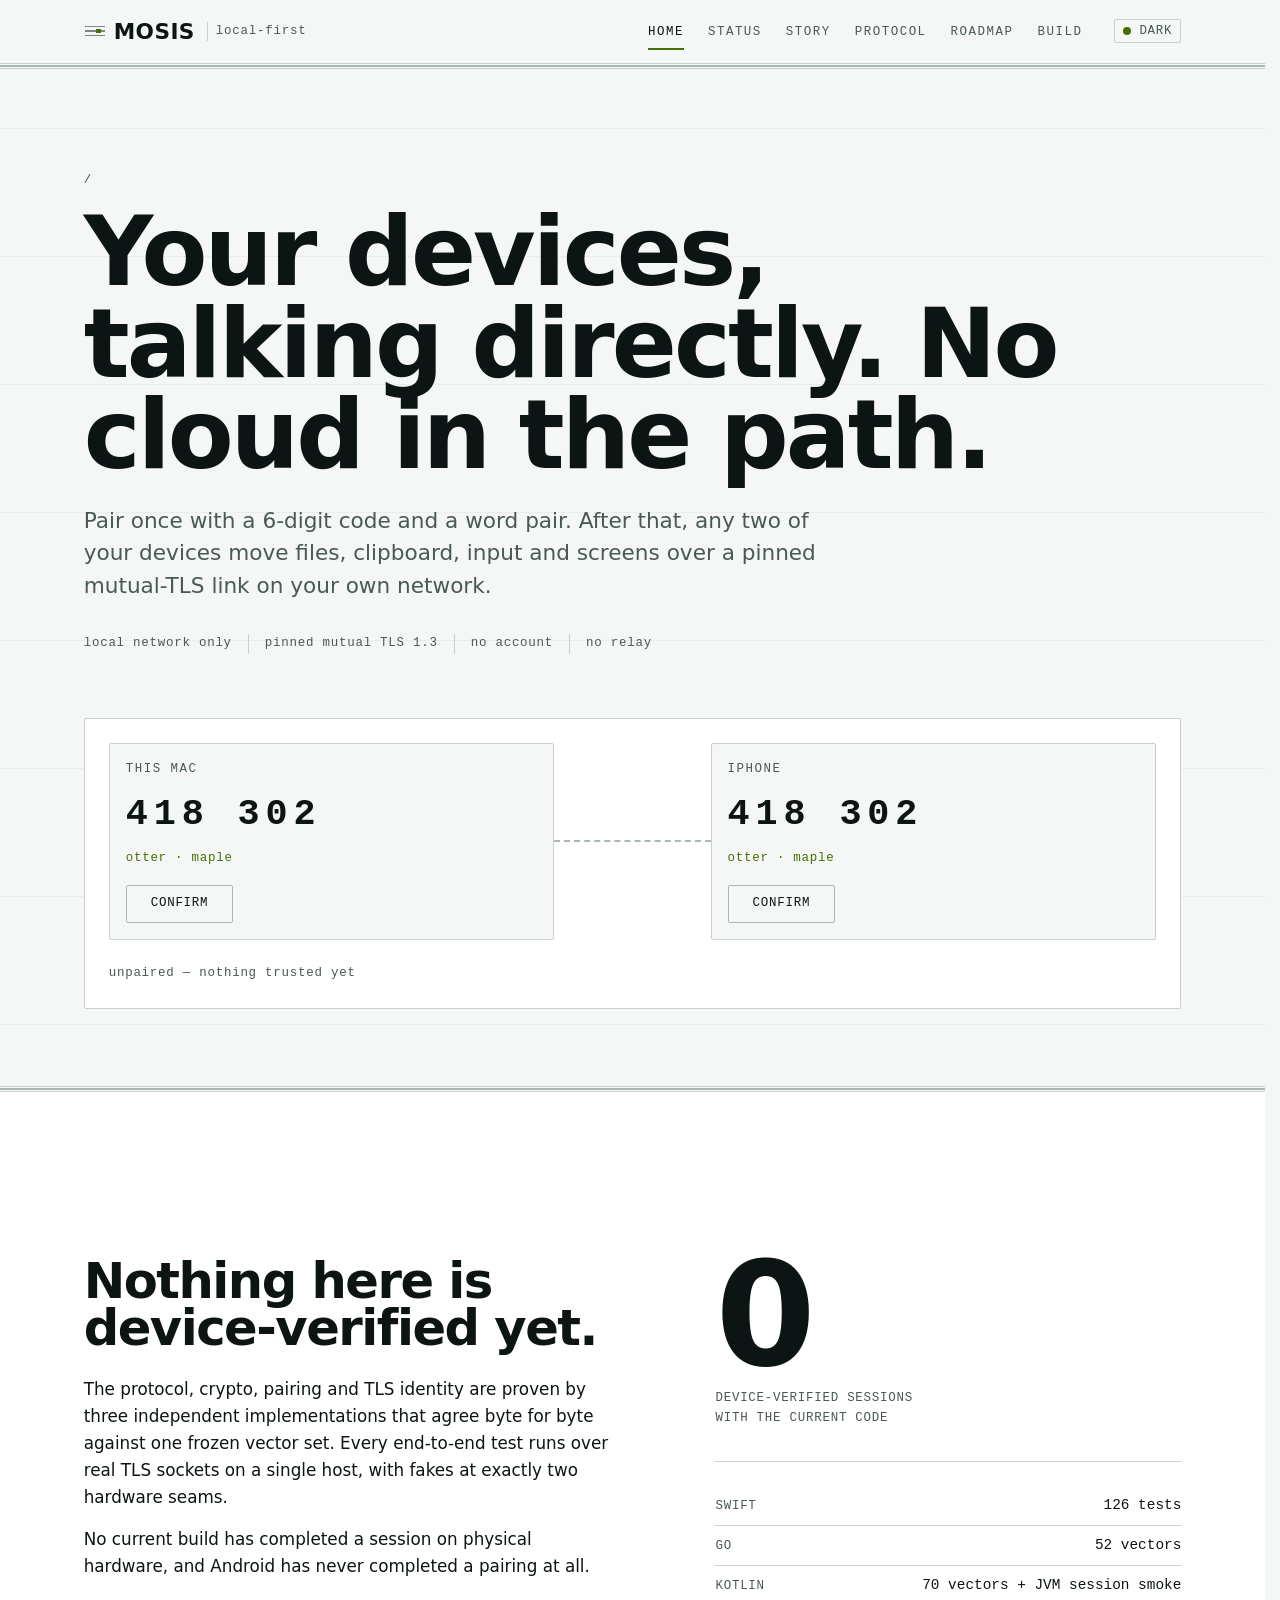
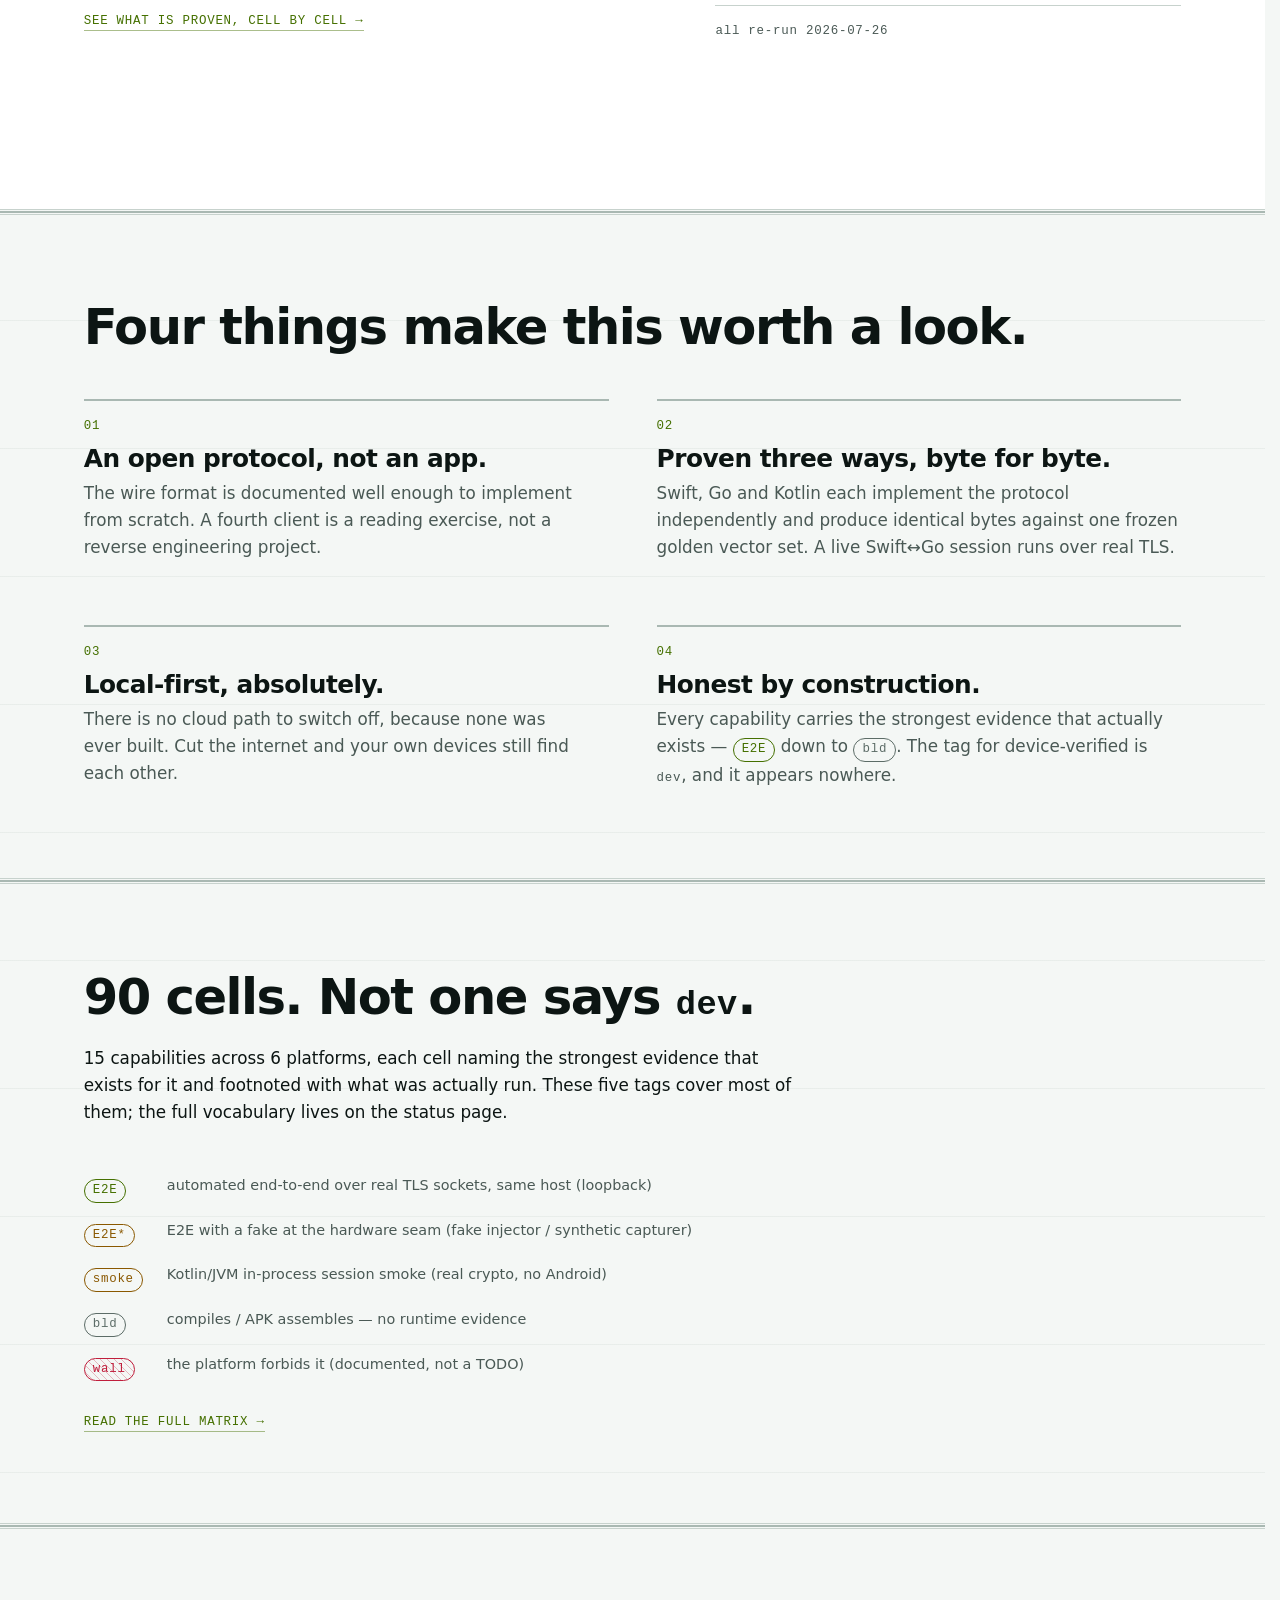
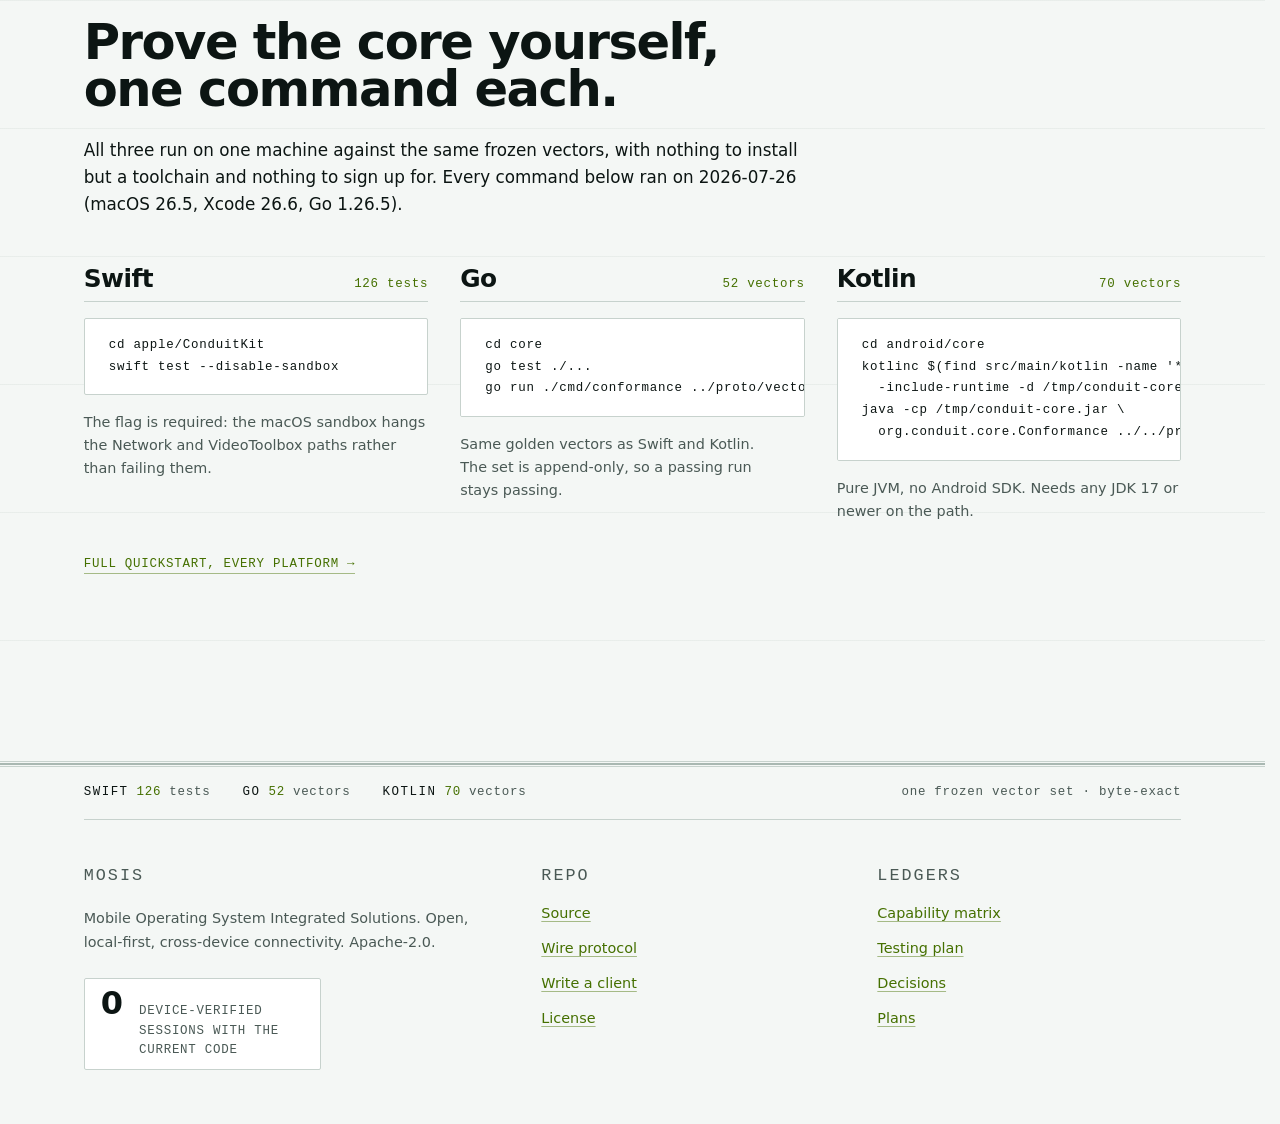
==== commit 641eff4b: "site: P5 — /protocol, /build, the three-impl seal and a command gate The two pages a developer actua" ====
--- a/site/index.html
+++ b/site/index.html
@@ -129,9 +129,9 @@
               <span class="counter__what">device-verified sessions with the current code</span>
             </p>
             <dl class="figures">
-              <div><dt>Swift</dt><dd>126 tests</dd></div>
-              <div><dt>Go</dt><dd>52 vectors</dd></div>
-              <div><dt>Kotlin</dt><dd>70 vectors + JVM session smoke</dd></div>
+              <div><dt>Swift</dt><dd><span data-fig="swift">126</span> tests</dd></div>
+              <div><dt>Go</dt><dd><span data-fig="go">52</span> vectors</dd></div>
+              <div><dt>Kotlin</dt><dd><span data-fig="kotlin">70</span> vectors + JVM session smoke</dd></div>
             </dl>
             <span class="dateline mono">all re-run 2026-07-26</span>
           </div>
@@ -230,8 +230,8 @@
 
         <div class="quickstart">
           <div>
-            <h3>Swift <small>126 tests</small></h3>
-            <pre class="code"><code>cd apple/ConduitKit
+            <h3>Swift <small><span data-fig="swift">126</span> tests</small></h3>
+            <pre class="code" data-source="readme"><code>cd apple/ConduitKit
 swift test --disable-sandbox</code></pre>
             <p class="small" style="color: var(--muted); margin-block-start: var(--s-3)">
               The flag is required: the macOS sandbox hangs the Network and
@@ -239,8 +239,8 @@
             </p>
           </div>
           <div>
-            <h3>Go <small>52 vectors</small></h3>
-            <pre class="code"><code>cd core
+            <h3>Go <small><span data-fig="go">52</span> vectors</small></h3>
+            <pre class="code" data-source="readme"><code>cd core
 go test ./...
 go run ./cmd/conformance ../proto/vectors</code></pre>
             <p class="small" style="color: var(--muted); margin-block-start: var(--s-3)">
@@ -249,8 +249,8 @@
             </p>
           </div>
           <div>
-            <h3>Kotlin <small>70 vectors</small></h3>
-            <pre class="code"><code>cd android/core
+            <h3>Kotlin <small><span data-fig="kotlin">70</span> vectors</small></h3>
+            <pre class="code" data-source="readme"><code>cd android/core
 kotlinc $(find src/main/kotlin -name '*.kt') \
   -include-runtime -d /tmp/conduit-core.jar
 java -cp /tmp/conduit-core.jar \
@@ -267,6 +267,14 @@
 
     <footer class="site-foot">
       <hr class="rail" />
+      <div class="wrap">
+        <p class="seal">
+          <span class="seal__impl"><b>Swift</b> <em data-fig="swift">126</em> tests</span>
+          <span class="seal__impl"><b>Go</b> <em data-fig="go">52</em> vectors</span>
+          <span class="seal__impl"><b>Kotlin</b> <em data-fig="kotlin">70</em> vectors</span>
+          <span class="seal__note">one frozen vector set · byte-exact</span>
+        </p>
+      </div>
       <div class="wrap site-foot__grid">
         <div>
           <h2>MOSIS</h2>
--- a/site/assets/css/components.css
+++ b/site/assets/css/components.css
@@ -136,7 +136,7 @@
   inset-inline-start: 0;
   z-index: 10;
   width: max-content;
-  max-width: min(38ch, 78vw);
+  max-width: min(38ch, calc(100vw - 2 * var(--gutter)));
   padding: var(--s-2) var(--s-3);
   border: var(--hair) solid var(--rail-2);
   border-radius: var(--radius);
@@ -147,15 +147,15 @@
   line-height: 1.45;
   white-space: normal;
   text-transform: none;
-  opacity: 0;
-  visibility: hidden;
-  transition: opacity var(--dur-ui) var(--ease);
+  /* display:none, not opacity:0 — a hidden absolutely-positioned child still
+     counts toward the page's scrollable overflow, and 90 of these were making
+     every page scroll sideways. */
+  display: none;
 }
 
 .tag:hover::after,
 .tag:focus-visible::after {
-  opacity: 1;
-  visibility: visible;
+  display: block;
 }
 
 /* Near the right edge the tooltip flips its anchor rather than overflowing. */
@@ -857,6 +857,7 @@
     padding: var(--s-2) var(--s-3) var(--s-2) 0;
     border-inline-start: 0;
     border-block-start: var(--hair) solid var(--rail);
+    white-space: normal;
   }
 }
 
@@ -1031,8 +1032,8 @@
   }
 }
 
-/* Without this a long command line widens its own column instead of
- * scrolling inside the <pre>. */
+/* Without this a long command line widens its own grid item instead of
+ * scrolling inside the <pre> — at every width, not just the 3-column one. */
 .quickstart > * {
   min-width: 0;
 }
@@ -1329,3 +1330,493 @@
 .matrix-tools:has(#col-windows:not(:checked)) ~ .matrix-wrap [data-col='6'] {
   display: none;
 }
+
+/* ── Outcome marks ───────────────────────────────────────────────────────
+ * Square-cornered, so they never read as evidence tags. An evidence tag says
+ * how something was tested; a mark says what happened to a promise. */
+
+.mark {
+  display: inline-block;
+  padding: 1px var(--s-2) 2px;
+  border: var(--hair) solid currentColor;
+  border-radius: var(--radius);
+  font-family: var(--font-mono);
+  font-size: var(--t-mono);
+  letter-spacing: var(--track-mono);
+  line-height: 1.5;
+  white-space: nowrap;
+  color: var(--inert);
+}
+
+.mark--done {
+  color: var(--sig);
+}
+
+.mark--part {
+  color: var(--partial);
+}
+
+.mark--gone {
+  color: var(--inert);
+  border-style: dashed;
+}
+
+/* ── Pull quote ─────────────────────────────────────────────────────────── */
+
+.pull {
+  margin: 0;
+  border-inline-start: 2px solid var(--sig);
+  padding-inline-start: clamp(var(--s-4), 3vw, var(--s-6));
+}
+
+.pull p {
+  font-family: var(--font-display);
+  font-weight: 800;
+  font-stretch: 88%;
+  font-size: var(--t-h2);
+  line-height: 1;
+  letter-spacing: var(--track-display);
+  text-wrap: balance;
+  max-width: 22ch;
+}
+
+.pull footer {
+  margin-block-start: var(--s-4);
+  font-family: var(--font-mono);
+  font-size: var(--t-mono);
+  letter-spacing: var(--track-mono);
+  color: var(--muted);
+  max-width: 52ch;
+}
+
+/* ── Plain table (scorecard, non-goals) ─────────────────────────────────── */
+
+.tbl {
+  inline-size: 100%;
+  border-collapse: separate;
+  border-spacing: 0;
+  font-size: var(--t-small);
+  margin-block-start: var(--s-5);
+}
+
+.tbl th,
+.tbl td {
+  text-align: start;
+  vertical-align: top;
+  padding: var(--s-3) var(--s-4) var(--s-3) 0;
+  border-block-end: var(--hair) solid var(--rail);
+}
+
+.tbl thead th {
+  font-family: var(--font-mono);
+  font-size: var(--t-mono);
+  font-weight: 400;
+  letter-spacing: 0.1em;
+  text-transform: uppercase;
+  color: var(--muted);
+  border-block-end-color: var(--rail-2);
+}
+
+.tbl td:last-child,
+.tbl th:last-child {
+  padding-inline-end: 0;
+}
+
+.tbl .mark {
+  margin-block-start: 1px;
+}
+
+/* ── Path ladder (§4.3.5) ────────────────────────────────────────────────
+ * LAN → same-vendor P2P → soft-AP → manual hotspot. One continuous rail
+ * across the top; the segment above a rung is lit only where that rung is
+ * proven, so the graphic itself says how far along we actually are. */
+
+.ladder {
+  display: grid;
+  gap: var(--s-5);
+  margin: var(--s-6) 0 0;
+  padding: 0;
+  list-style: none;
+}
+
+@media (min-width: 900px) {
+  .ladder {
+    grid-template-columns: repeat(4, 1fr);
+    gap: 0;
+  }
+
+  .rung {
+    padding-inline: var(--s-4);
+    border-inline-start: var(--hair) solid var(--rail);
+  }
+
+  .rung:first-child {
+    padding-inline-start: 0;
+    border-inline-start: 0;
+  }
+}
+
+.rung {
+  position: relative;
+  max-width: none;
+  padding-block-start: var(--s-4);
+  border-block-start: 2px solid var(--rail-2);
+}
+
+.rung--proven {
+  border-block-start-color: var(--sig);
+}
+
+.rung::before {
+  content: '';
+  position: absolute;
+  inset-block-start: -5px;
+  inset-inline-start: 0;
+  inline-size: 8px;
+  block-size: 8px;
+  background: var(--rail-2);
+}
+
+@media (min-width: 900px) {
+  .rung::before {
+    inset-inline-start: var(--s-4);
+  }
+
+  .rung:first-child::before {
+    inset-inline-start: 0;
+  }
+}
+
+.rung--proven::before {
+  background: var(--sig);
+}
+
+.rung__n {
+  display: block;
+  font-family: var(--font-mono);
+  font-size: var(--t-mono);
+  letter-spacing: var(--track-mono);
+  color: var(--muted);
+  margin-block-end: var(--s-2);
+}
+
+.rung h3 {
+  font-size: 1.15rem;
+}
+
+.rung h3 + .mark {
+  margin-block-start: var(--s-2);
+}
+
+.rung p {
+  margin-block-start: var(--s-3);
+  color: var(--muted);
+  font-size: var(--t-small);
+}
+
+/* ── Horizons ───────────────────────────────────────────────────────────── */
+
+.horizons {
+  margin: var(--s-6) 0 0;
+  padding: 0;
+  list-style: none;
+}
+
+.horizon {
+  display: grid;
+  gap: var(--s-2) var(--s-5);
+  max-width: none;
+  padding-block: var(--s-5);
+  border-block-start: var(--hair) solid var(--rail);
+}
+
+.horizon:last-child {
+  border-block-end: var(--hair) solid var(--rail);
+}
+
+@media (min-width: 880px) {
+  .horizon {
+    grid-template-columns: 14ch minmax(0, 1fr) auto;
+    align-items: start;
+  }
+}
+
+.horizon__n {
+  font-family: var(--font-mono);
+  font-size: var(--t-mono);
+  letter-spacing: 0.12em;
+  text-transform: uppercase;
+  color: var(--sig);
+  padding-block-start: 4px;
+}
+
+.horizon p {
+  margin-block-start: var(--s-2);
+  color: var(--muted);
+}
+
+/* ── Numbered rung list (adoption ladder, plan 04) ──────────────────────── */
+
+.rungs {
+  display: grid;
+  gap: 0;
+  margin: var(--s-5) 0 0;
+  padding: 0;
+  list-style: none;
+  counter-reset: rung;
+}
+
+.rungs li {
+  display: grid;
+  gap: var(--s-2) var(--s-4);
+  max-width: none;
+  padding-block: var(--s-3);
+  border-block-end: var(--hair) solid var(--rail);
+  counter-increment: rung;
+}
+
+/* Four children — counter, name, description, mark — so four columns. Three
+ * made the description wrap inside the mark's width. */
+@media (min-width: 720px) {
+  .rungs li {
+    grid-template-columns: 4ch minmax(16ch, 26ch) minmax(0, 1fr) auto;
+    align-items: baseline;
+  }
+}
+
+.rungs li::before {
+  content: counter(rung, decimal-leading-zero);
+  font-family: var(--font-mono);
+  font-size: var(--t-mono);
+  letter-spacing: var(--track-mono);
+  color: var(--muted);
+}
+
+.rungs b {
+  font-weight: 600;
+}
+
+.rungs span:not(.mark) {
+  color: var(--muted);
+}
+
+/* ── Three-impl seal (§4.3.7) ────────────────────────────────────────────
+ * Swift · Go · Kotlin against one frozen vector set. Small, dense, and in
+ * the footer of every page — it is the single most load-bearing fact about
+ * this protocol, so it never scrolls out of reach. */
+
+.seal {
+  display: flex;
+  flex-wrap: wrap;
+  align-items: baseline;
+  gap: var(--s-2) var(--s-5);
+  max-width: none;
+  padding-block: var(--s-3);
+  border-block-end: var(--hair) solid var(--rail);
+  font-family: var(--font-mono);
+  font-size: var(--t-mono);
+  letter-spacing: var(--track-mono);
+  color: var(--muted);
+}
+
+.seal__impl {
+  display: inline-flex;
+  align-items: baseline;
+  gap: var(--s-2);
+}
+
+.seal__impl b {
+  font-weight: 400;
+  letter-spacing: 0.12em;
+  text-transform: uppercase;
+  color: var(--text);
+}
+
+.seal__impl em {
+  font-style: normal;
+  color: var(--sig);
+}
+
+.seal__note {
+  margin-inline-start: auto;
+}
+
+/* The same fact, at hero scale, on /protocol. */
+.seal--lg {
+  display: grid;
+  gap: var(--s-4);
+  border-block-end: 0;
+  padding-block: 0;
+  margin-block-start: var(--s-6);
+  grid-template-columns: 1fr;
+}
+
+@media (min-width: 760px) {
+  .seal--lg {
+    grid-template-columns: repeat(3, 1fr);
+    gap: 0;
+  }
+
+  .seal--lg .seal__impl {
+    padding-inline: var(--s-5);
+    border-inline-start: var(--hair) solid var(--rail);
+  }
+
+  .seal--lg .seal__impl:first-child {
+    padding-inline-start: 0;
+    border-inline-start: 0;
+  }
+}
+
+.seal--lg .seal__impl {
+  display: block;
+  padding-block-start: var(--s-4);
+  border-block-start: 2px solid var(--sig);
+}
+
+.seal--lg .seal__impl b {
+  display: block;
+  margin-block-end: var(--s-2);
+}
+
+.seal--lg .seal__impl em {
+  display: block;
+  font-family: var(--font-display);
+  font-weight: 800;
+  font-stretch: 88%;
+  font-size: clamp(2.6rem, 1.6rem + 3vw, 4rem);
+  line-height: 0.9;
+  letter-spacing: -0.04em;
+}
+
+.seal--lg .seal__impl i {
+  display: block;
+  font-style: normal;
+  margin-block-start: var(--s-2);
+  color: var(--muted);
+}
+
+/* ── Copy button ─────────────────────────────────────────────────────────
+ * An enhancement over selectable text, so it stays hidden until copy.js can
+ * make it work. The commands are readable and selectable either way. */
+
+.codeblock {
+  position: relative;
+}
+
+.copy {
+  position: absolute;
+  inset-block-start: var(--s-2);
+  inset-inline-end: var(--s-2);
+  padding: 2px var(--s-2);
+  border: var(--hair) solid var(--rail-2);
+  border-radius: var(--radius);
+  background: var(--ink);
+  color: var(--muted);
+  font-family: var(--font-mono);
+  font-size: var(--t-mono);
+  letter-spacing: var(--track-mono);
+  cursor: pointer;
+  opacity: 0;
+  transition: opacity var(--dur-ui) var(--ease), color var(--dur-ui) var(--ease),
+    border-color var(--dur-ui) var(--ease);
+}
+
+.copy[hidden] {
+  display: none;
+}
+
+.codeblock:hover .copy,
+.copy:focus-visible,
+.copy[data-done] {
+  opacity: 1;
+}
+
+.copy:hover {
+  border-color: var(--sig);
+  color: var(--sig);
+}
+
+.copy[data-done] {
+  border-color: var(--sig);
+  color: var(--sig);
+}
+
+/* Keyboard users never hover, so the button has to be reachable without it. */
+@media (hover: none) {
+  .copy {
+    opacity: 1;
+  }
+}
+
+/* ── Device-gated step ───────────────────────────────────────────────────
+ * Every command on /build either ran on 2026-07-26 or is flagged here. */
+
+.step {
+  max-width: none;
+  padding-block: var(--s-5);
+  border-block-start: var(--hair) solid var(--rail);
+}
+
+.step__head {
+  display: flex;
+  flex-wrap: wrap;
+  align-items: baseline;
+  gap: var(--s-2) var(--s-3);
+  margin-block-end: var(--s-3);
+}
+
+.step__head h3 {
+  margin: 0;
+}
+
+.step > p {
+  margin-block: var(--s-3);
+  color: var(--muted);
+  font-size: var(--t-small);
+}
+
+.gated {
+  border-inline-start: 2px solid var(--partial);
+  padding: var(--s-3) 0 var(--s-3) var(--s-4);
+  margin-block-start: var(--s-5);
+}
+
+.gated p {
+  color: var(--muted);
+  font-size: var(--t-small);
+}
+
+/* ── Spec blocks (/protocol) ─────────────────────────────────────────────── */
+
+.spec {
+  display: grid;
+  gap: var(--s-6);
+  margin-block-start: var(--s-6);
+}
+
+@media (min-width: 900px) {
+  .spec {
+    grid-template-columns: repeat(2, minmax(0, 1fr));
+    gap: var(--s-7) var(--s-6);
+  }
+}
+
+.spec > div {
+  min-width: 0;
+}
+
+.spec h3 {
+  padding-block-end: var(--s-2);
+  border-block-end: var(--hair) solid var(--rail-2);
+  margin-block-end: var(--s-3);
+}
+
+.spec p {
+  color: var(--muted);
+  font-size: var(--t-small);
+}
+
+.spec .code {
+  margin-block-start: var(--s-3);
+}
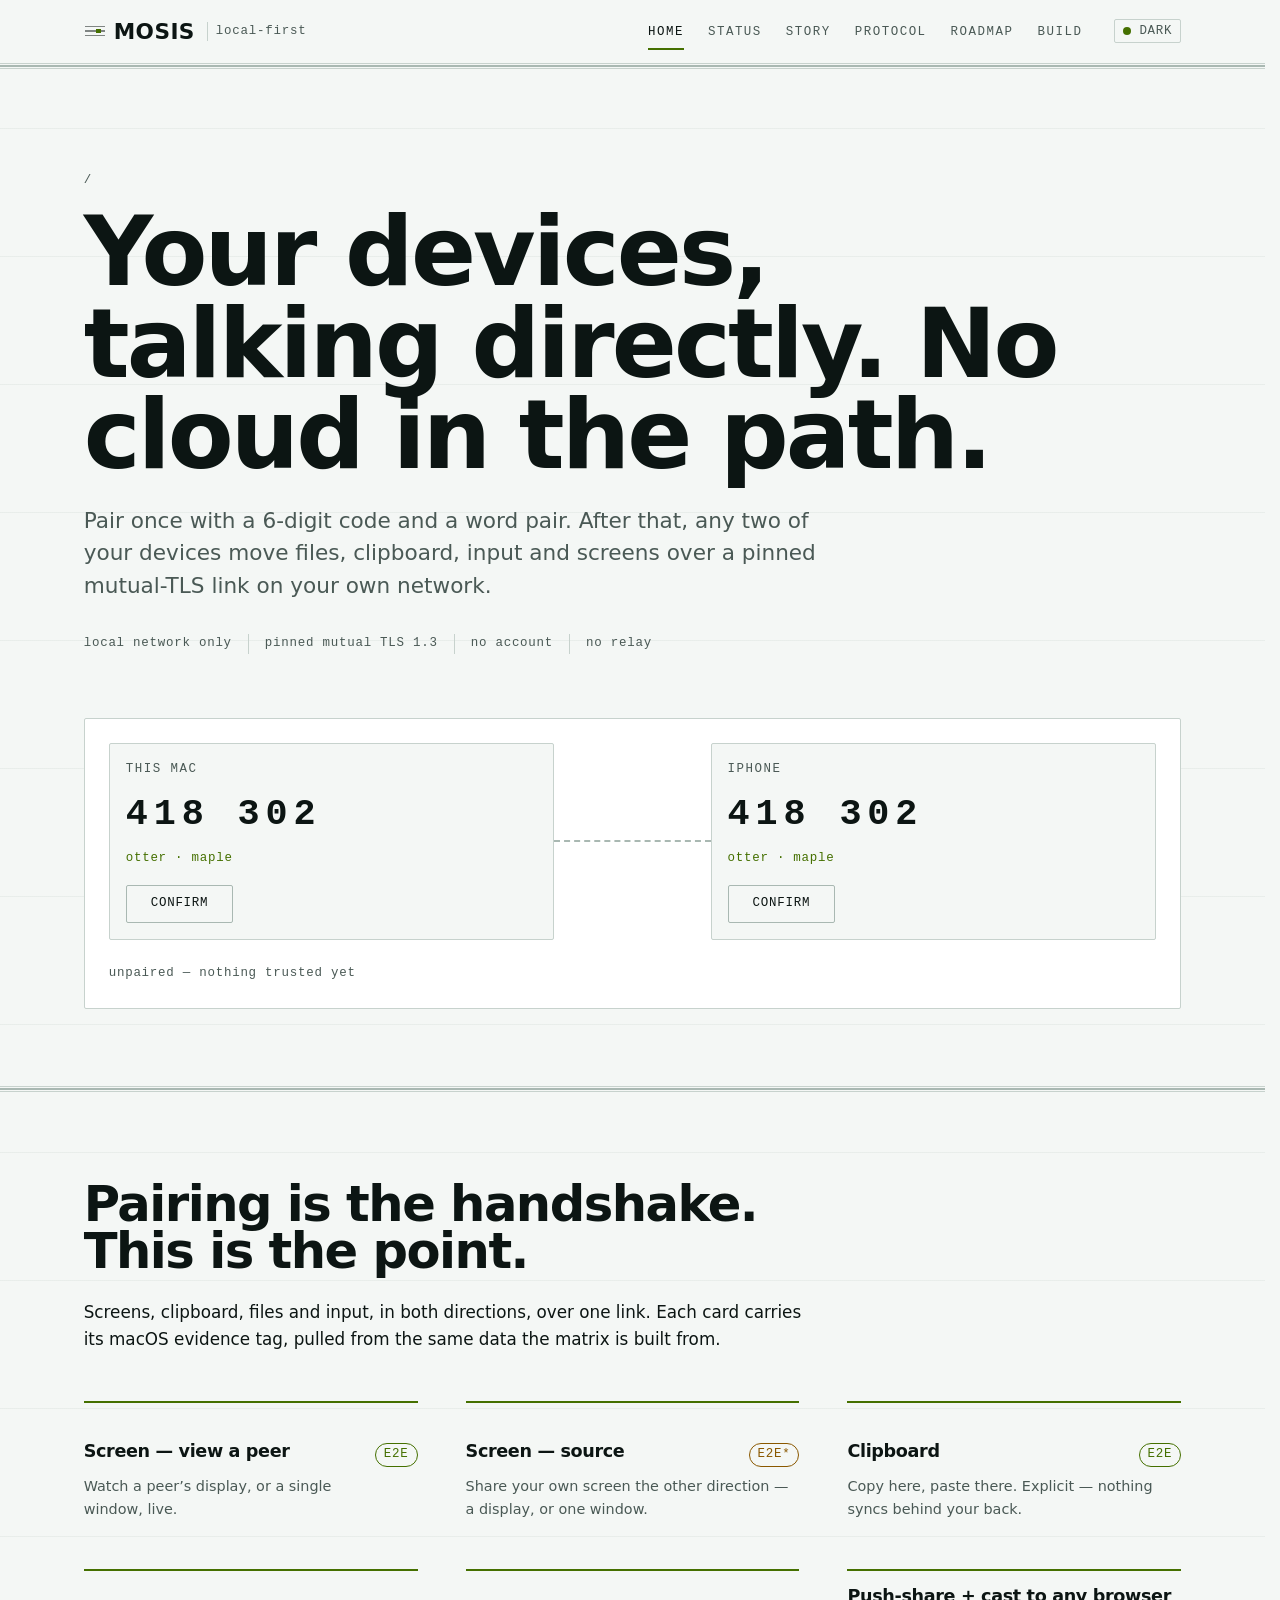
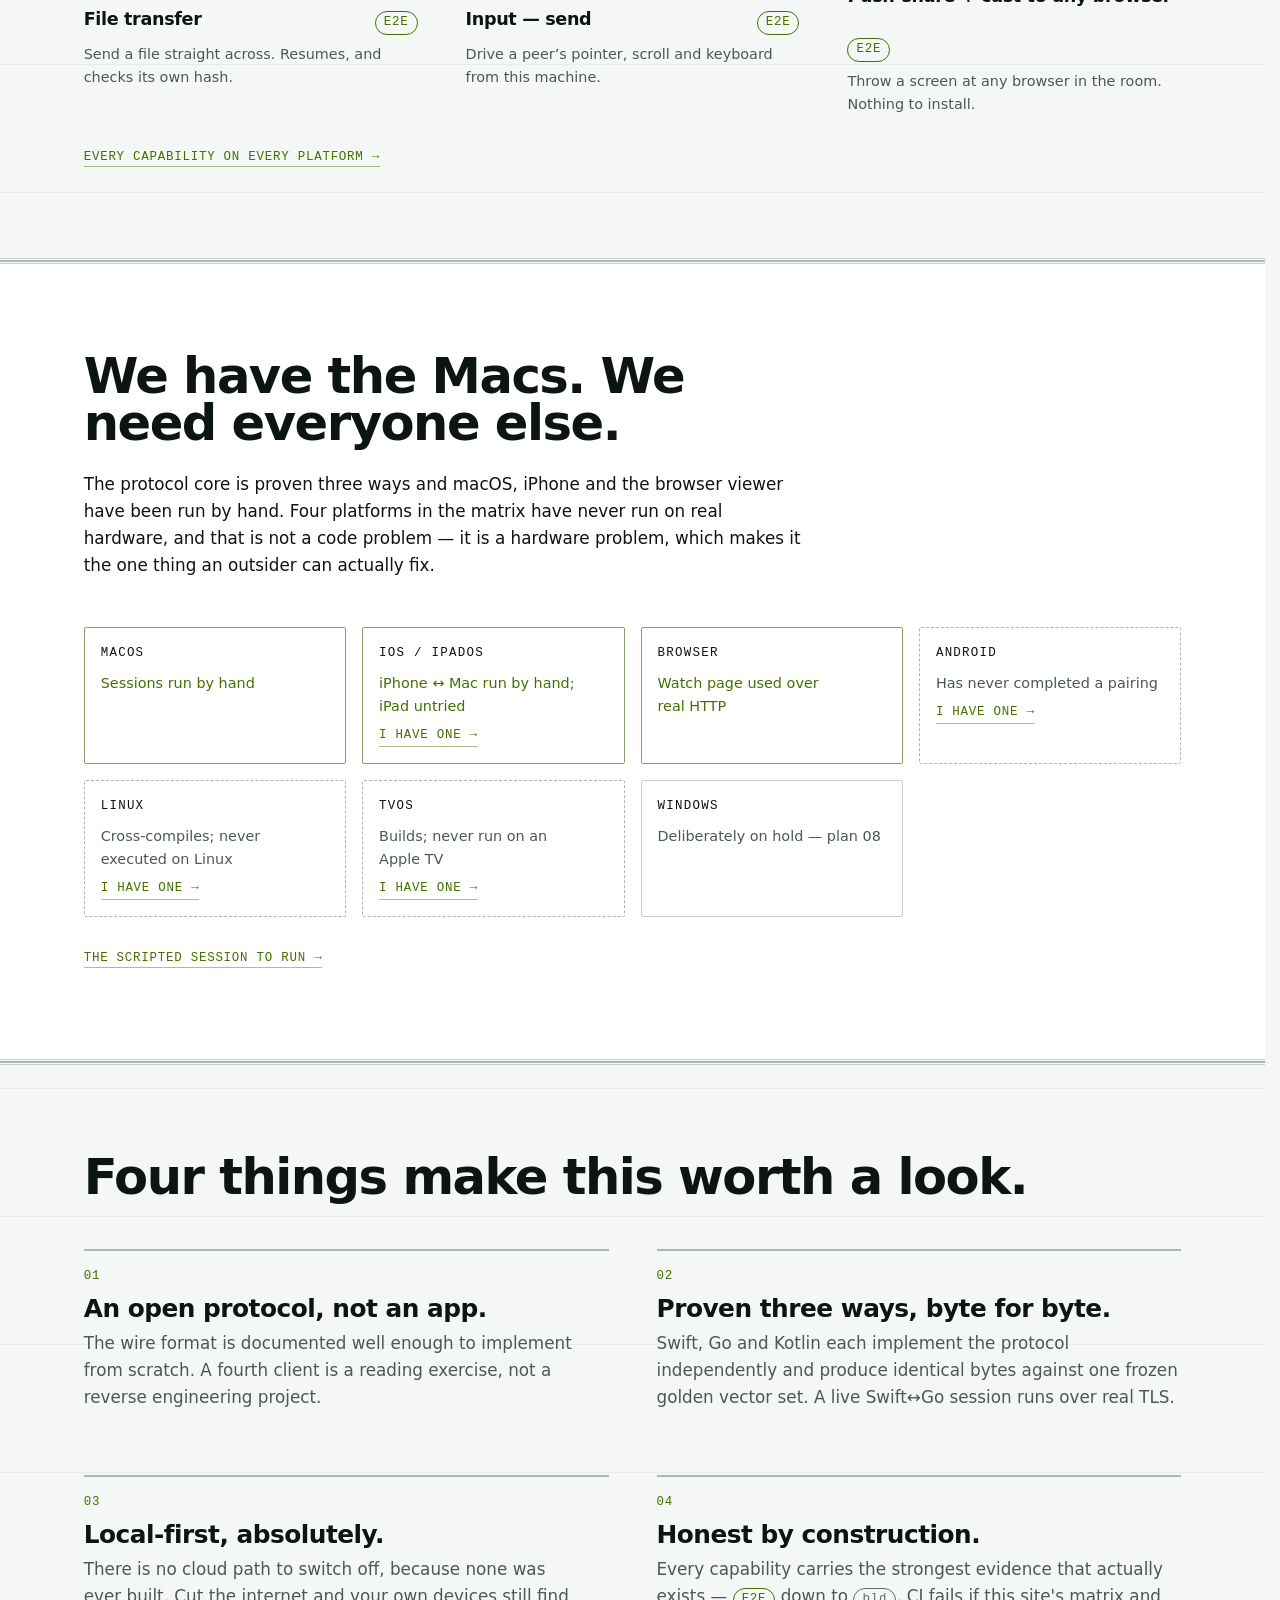
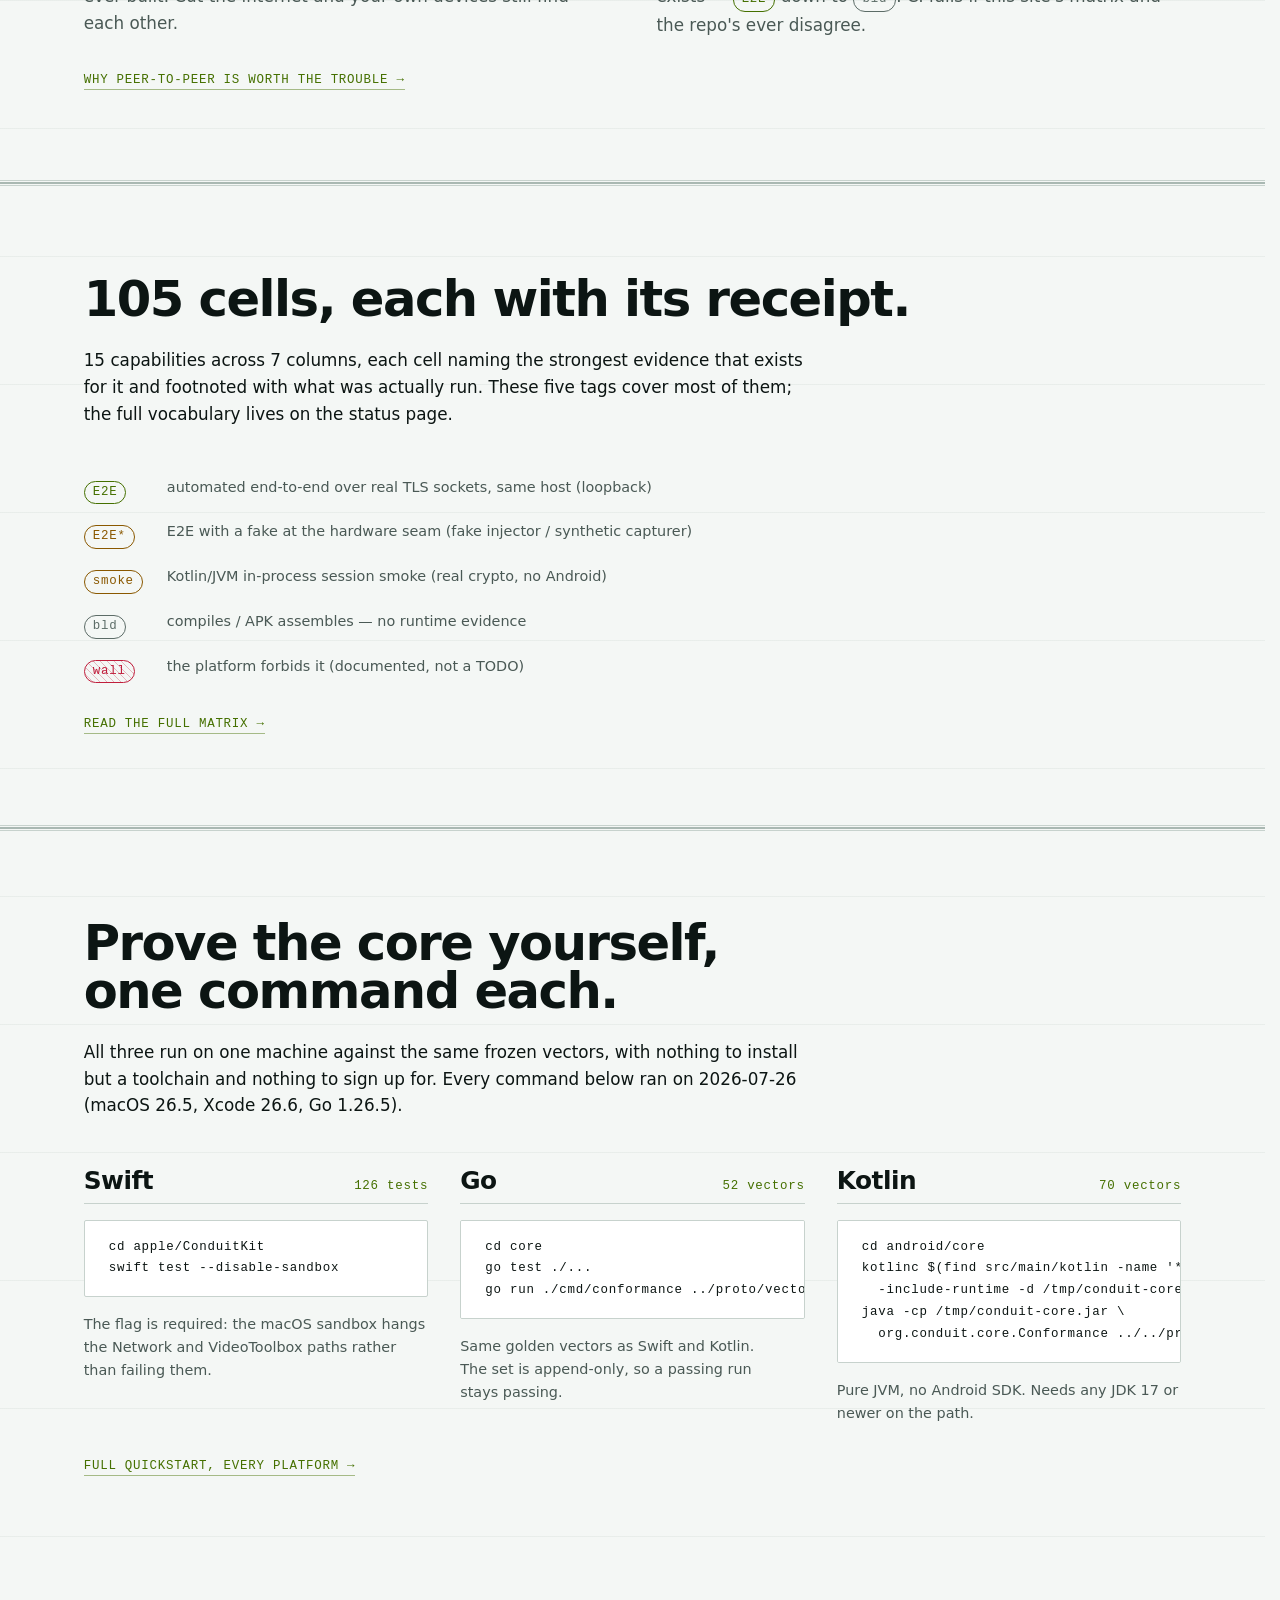
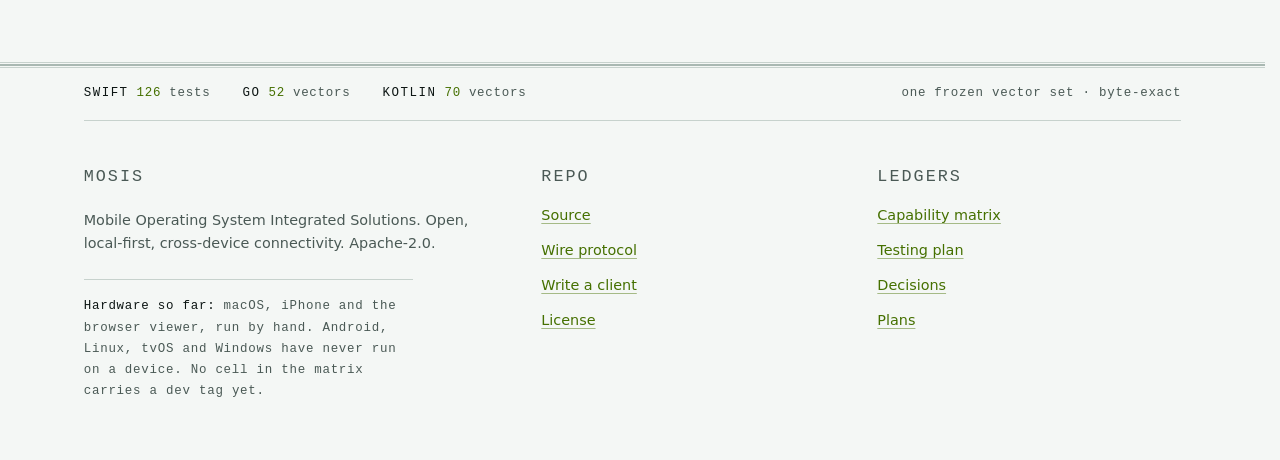
==== commit 70cfdad7: "site: lead with what works, ask for testers, add the Browser column Auston's review: the "none of th" ====
--- a/site/index.html
+++ b/site/index.html
@@ -106,35 +106,117 @@
 
       <hr class="rail" />
 
-      <!-- ── The honest-status band. Second on the page, on purpose. ───── -->
+      <!-- ── What it actually does ─────────────────────────────────────── -->
+      <section class="wrap">
+        <h2>Pairing is the handshake. This is the&nbsp;point.</h2>
+        <p>
+          Screens, clipboard, files and input, in both directions, over one
+          link. Each card carries its macOS evidence tag, pulled from the same
+          data the matrix is built from.
+        </p>
+        <ul class="caps">
+          <li class="cap">
+            <div class="cap__head">
+              <h3>Screen — view a peer</h3>
+              <abbr class="tag tag--e2e" tabindex="0" aria-describedby="def-e2e"
+                data-def="automated end-to-end over real TLS sockets, same host (loopback)">E2E</abbr>
+            </div>
+            <p>Watch a peer’s display, or a single window, live.</p>
+          </li>
+          <li class="cap">
+            <div class="cap__head">
+              <h3>Screen — source</h3>
+              <abbr class="tag tag--e2e-fake" tabindex="0" aria-describedby="def-e2e-fake"
+                data-def="E2E with a fake at the hardware seam (fake injector / synthetic capturer)">E2E*</abbr>
+            </div>
+            <p>Share your own screen the other direction — a display, or one window.</p>
+          </li>
+          <li class="cap">
+            <div class="cap__head">
+              <h3>Clipboard</h3>
+              <abbr class="tag tag--e2e" tabindex="0" aria-describedby="def-e2e"
+                data-def="automated end-to-end over real TLS sockets, same host (loopback)">E2E</abbr>
+            </div>
+            <p>Copy here, paste there. Explicit — nothing syncs behind your back.</p>
+          </li>
+          <li class="cap">
+            <div class="cap__head">
+              <h3>File transfer</h3>
+              <abbr class="tag tag--e2e" tabindex="0" aria-describedby="def-e2e"
+                data-def="automated end-to-end over real TLS sockets, same host (loopback)">E2E</abbr>
+            </div>
+            <p>Send a file straight across. Resumes, and checks its own hash.</p>
+          </li>
+          <li class="cap">
+            <div class="cap__head">
+              <h3>Input — send</h3>
+              <abbr class="tag tag--e2e" tabindex="0" aria-describedby="def-e2e"
+                data-def="automated end-to-end over real TLS sockets, same host (loopback)">E2E</abbr>
+            </div>
+            <p>Drive a peer’s pointer, scroll and keyboard from this machine.</p>
+          </li>
+          <li class="cap">
+            <div class="cap__head">
+              <h3>Push-share + cast to any browser</h3>
+              <abbr class="tag tag--e2e" tabindex="0" aria-describedby="def-e2e"
+                data-def="automated end-to-end over real TLS sockets, same host (loopback)">E2E</abbr>
+            </div>
+            <p>Throw a screen at any browser in the room. Nothing to install.</p>
+          </li>
+        </ul>
+        <p class="cta"><a href="status.html">Every capability on every platform →</a></p>
+      </section>
+
+      <hr class="rail" />
+
+      <!-- ── The ask ───────────────────────────────────────────────────── -->
       <section class="band">
-        <div class="wrap band__grid">
-          <div>
-            <h2>Nothing here is device-verified&nbsp;yet.</h2>
-            <p>
-              The protocol, crypto, pairing and TLS identity are proven by three
-              independent implementations that agree byte for byte against one
-              frozen vector set. Every end-to-end test runs over real TLS sockets
-              on a single host, with fakes at exactly two hardware seams.
-            </p>
-            <p>
-              No current build has completed a session on physical hardware, and
-              Android has never completed a pairing at all.
-            </p>
-            <p class="cta"><a href="status.html">See what is proven, cell by cell →</a></p>
-          </div>
-          <div>
-            <p class="counter counter--lg">
-              <span class="counter__n">0</span>
-              <span class="counter__what">device-verified sessions with the current code</span>
-            </p>
-            <dl class="figures">
-              <div><dt>Swift</dt><dd><span data-fig="swift">126</span> tests</dd></div>
-              <div><dt>Go</dt><dd><span data-fig="go">52</span> vectors</dd></div>
-              <div><dt>Kotlin</dt><dd><span data-fig="kotlin">70</span> vectors + JVM session smoke</dd></div>
-            </dl>
-            <span class="dateline mono">all re-run 2026-07-26</span>
-          </div>
+        <div class="wrap">
+          <h2>We have the Macs. We need everyone&nbsp;else.</h2>
+          <p>
+            The protocol core is proven three ways and macOS, iPhone and the
+            browser viewer have been run by hand. Four platforms in the matrix
+            have never run on real hardware, and that is not a code problem —
+            it is a hardware problem, which makes it the one thing an outsider
+            can actually fix.
+          </p>
+        <ul class="coverage">
+          <li class="cov cov--run">
+            <span class="cov__name">macOS</span>
+            <span class="cov__state">Sessions run by hand</span>
+          </li>
+          <li class="cov cov--run">
+            <span class="cov__name">iOS / iPadOS</span>
+            <span class="cov__state">iPhone ↔ Mac run by hand; iPad untried</span>
+            <a class="cov__ask" href="https://github.com/SnoobieJunes/conduit/issues/new?title=Device%20report%3A%20iPad">I have one →</a>
+          </li>
+          <li class="cov cov--run">
+            <span class="cov__name">Browser</span>
+            <span class="cov__state">Watch page used over real HTTP</span>
+          </li>
+          <li class="cov cov--open">
+            <span class="cov__name">Android</span>
+            <span class="cov__state">Has never completed a pairing</span>
+            <a class="cov__ask" href="https://github.com/SnoobieJunes/conduit/issues/new?title=Device%20report%3A%20Android">I have one →</a>
+          </li>
+          <li class="cov cov--open">
+            <span class="cov__name">Linux</span>
+            <span class="cov__state">Cross-compiles; never executed on Linux</span>
+            <a class="cov__ask" href="https://github.com/SnoobieJunes/conduit/issues/new?title=Device%20report%3A%20Linux">I have one →</a>
+          </li>
+          <li class="cov cov--open">
+            <span class="cov__name">tvOS</span>
+            <span class="cov__state">Builds; never run on an Apple TV</span>
+            <a class="cov__ask" href="https://github.com/SnoobieJunes/conduit/issues/new?title=Device%20report%3A%20tvOS">I have one →</a>
+          </li>
+          <li class="cov cov--hold">
+            <span class="cov__name">Windows</span>
+            <span class="cov__state">Deliberately on hold — plan 08</span>
+          </li>
+        </ul>
+          <p class="cta">
+            <a href="https://github.com/SnoobieJunes/conduit/blob/main/docs/DEVICE_CHECKLIST.md">The scripted session to run →</a>
+          </p>
         </div>
       </section>
 
@@ -181,21 +263,21 @@
               down to
               <abbr class="tag tag--bld" tabindex="0" aria-describedby="def-bld"
                 data-def="compiles / APK assembles — no runtime evidence">bld</abbr>.
-              The tag for device-verified is <code>dev</code>, and it appears
-              nowhere.
+              CI fails if this site's matrix and the repo's ever disagree.
             </p>
           </li>
         </ol>
-      </section>
-
-      <hr class="rail" />
-
-      <!-- ── Matrix teaser: teach the vocabulary, then hand off ────────── -->
+        <p class="cta"><a href="story.html">Why peer-to-peer is worth the trouble →</a></p>
+      </section>
+
+      <hr class="rail" />
+
+      <!-- ── Matrix teaser ─────────────────────────────────────────────── -->
       <section class="wrap">
-        <h2><span data-total="cells">90</span> cells. Not one says <code>dev</code>.</h2>
+        <h2><span data-total="cells">105</span> cells, each with its&nbsp;receipt.</h2>
         <p>
           <span data-total="rows">15</span> capabilities across
-          <span data-total="platforms">6</span> platforms, each cell naming the
+          <span data-total="platforms">7</span> columns, each cell naming the
           strongest evidence that exists for it and footnoted with what was
           actually run. These five tags cover most of them; the full vocabulary
           lives on the status page.
@@ -219,7 +301,7 @@
 
       <hr class="rail" />
 
-      <!-- ── Quickstart: the part that needs no hardware ───────────────── -->
+      <!-- ── Quickstart ────────────────────────────────────────────────── -->
       <section class="wrap">
         <h2>Prove the core yourself, one command&nbsp;each.</h2>
         <p>
@@ -282,9 +364,10 @@
             Mobile Operating System Integrated Solutions. Open, local-first,
             cross-device connectivity. Apache-2.0.
           </p>
-          <p class="counter">
-            <span class="counter__n">0</span>
-            <span class="counter__what">device-verified sessions with the current code</span>
+          <p class="foot-status">
+            <b>Hardware so far:</b> macOS, iPhone and the browser viewer, run by
+            hand. Android, Linux, tvOS and Windows have never run on a device.
+            No cell in the matrix carries a <code>dev</code> tag yet.
           </p>
         </div>
         <div>
--- a/site/assets/css/components.css
+++ b/site/assets/css/components.css
@@ -1820,3 +1820,193 @@
 .spec .code {
   margin-block-start: var(--s-3);
 }
+
+/* ── Capability cards ────────────────────────────────────────────────────
+ * What the thing actually does. Each card carries the macOS evidence tag,
+ * generated from matrix.json, so the showcase cannot drift from the ledger. */
+
+.caps {
+  display: grid;
+  gap: var(--s-5);
+  margin: var(--s-6) 0 0;
+  padding: 0;
+  list-style: none;
+}
+
+@media (min-width: 700px) {
+  .caps {
+    grid-template-columns: repeat(2, minmax(0, 1fr));
+    gap: var(--s-6) var(--s-6);
+  }
+}
+
+@media (min-width: 1060px) {
+  .caps {
+    grid-template-columns: repeat(3, minmax(0, 1fr));
+  }
+}
+
+.cap {
+  max-width: none;
+  min-width: 0;
+  padding-block-start: var(--s-3);
+  border-block-start: 2px solid var(--sig);
+}
+
+.cap__head {
+  display: flex;
+  flex-wrap: wrap;
+  align-items: baseline;
+  justify-content: space-between;
+  gap: var(--s-2) var(--s-3);
+}
+
+.cap h3 {
+  font-size: 1.1rem;
+}
+
+.cap p {
+  margin-block-start: var(--s-2);
+  color: var(--muted);
+  font-size: var(--t-small);
+}
+
+/* ── Coverage: who has run this on real hardware ─────────────────────────
+ * The recruiting surface. Platforms nobody owns are the ask, not an apology. */
+
+.coverage {
+  display: grid;
+  gap: var(--s-3);
+  margin: var(--s-6) 0 0;
+  padding: 0;
+  list-style: none;
+  grid-template-columns: repeat(auto-fill, minmax(140px, 1fr));
+}
+
+@media (min-width: 760px) {
+  .coverage {
+    grid-template-columns: repeat(4, minmax(0, 1fr));
+  }
+}
+
+.cov {
+  max-width: none;
+  min-width: 0;
+  padding: var(--s-3);
+  border: var(--hair) solid var(--rail);
+  border-radius: var(--radius);
+  background: var(--ink-2);
+}
+
+.cov--run {
+  border-color: color-mix(in srgb, var(--sig) 50%, var(--rail));
+}
+
+.cov--open {
+  border-style: dashed;
+  border-color: var(--rail-2);
+  background: none;
+}
+
+.cov__name {
+  display: block;
+  font-family: var(--font-mono);
+  font-size: var(--t-mono);
+  letter-spacing: 0.1em;
+  text-transform: uppercase;
+  color: var(--text);
+}
+
+.cov__state {
+  display: block;
+  margin-block-start: var(--s-2);
+  font-size: var(--t-small);
+  color: var(--muted);
+}
+
+.cov--run .cov__state {
+  color: var(--sig);
+}
+
+.cov__ask {
+  display: inline-block;
+  margin-block-start: var(--s-2);
+  font-family: var(--font-mono);
+  font-size: var(--t-mono);
+  letter-spacing: var(--track-mono);
+  text-transform: uppercase;
+  text-decoration: none;
+  border-block-end: var(--hair) solid color-mix(in srgb, var(--sig) 45%, transparent);
+}
+
+/* ── Benefits ────────────────────────────────────────────────────────────── */
+
+.why {
+  display: grid;
+  gap: var(--s-5);
+  margin: var(--s-6) 0 0;
+  padding: 0;
+  list-style: none;
+  counter-reset: why;
+}
+
+@media (min-width: 780px) {
+  .why {
+    grid-template-columns: repeat(2, minmax(0, 1fr));
+    gap: var(--s-6);
+  }
+}
+
+.why li {
+  max-width: none;
+  min-width: 0;
+  counter-increment: why;
+  padding-inline-start: var(--s-6);
+  position: relative;
+}
+
+.why li::before {
+  content: counter(why, decimal-leading-zero);
+  position: absolute;
+  inset-inline-start: 0;
+  inset-block-start: 2px;
+  font-family: var(--font-mono);
+  font-size: var(--t-mono);
+  letter-spacing: var(--track-mono);
+  color: var(--sig);
+}
+
+.why b {
+  display: block;
+  font-family: var(--font-display);
+  font-weight: 800;
+  font-stretch: 88%;
+  font-size: 1.15rem;
+  letter-spacing: -0.02em;
+}
+
+.why span {
+  display: block;
+  margin-block-start: var(--s-2);
+  color: var(--muted);
+  font-size: var(--t-small);
+}
+
+/* ── Footer status line ─────────────────────────────────────────────────── */
+
+.foot-status {
+  margin-block-start: var(--s-4);
+  padding-block-start: var(--s-3);
+  border-block-start: var(--hair) solid var(--rail);
+  font-family: var(--font-mono);
+  font-size: var(--t-mono);
+  letter-spacing: var(--track-mono);
+  line-height: 1.7;
+  color: var(--muted);
+  max-width: 44ch;
+}
+
+.foot-status b {
+  color: var(--text);
+  font-weight: 400;
+}
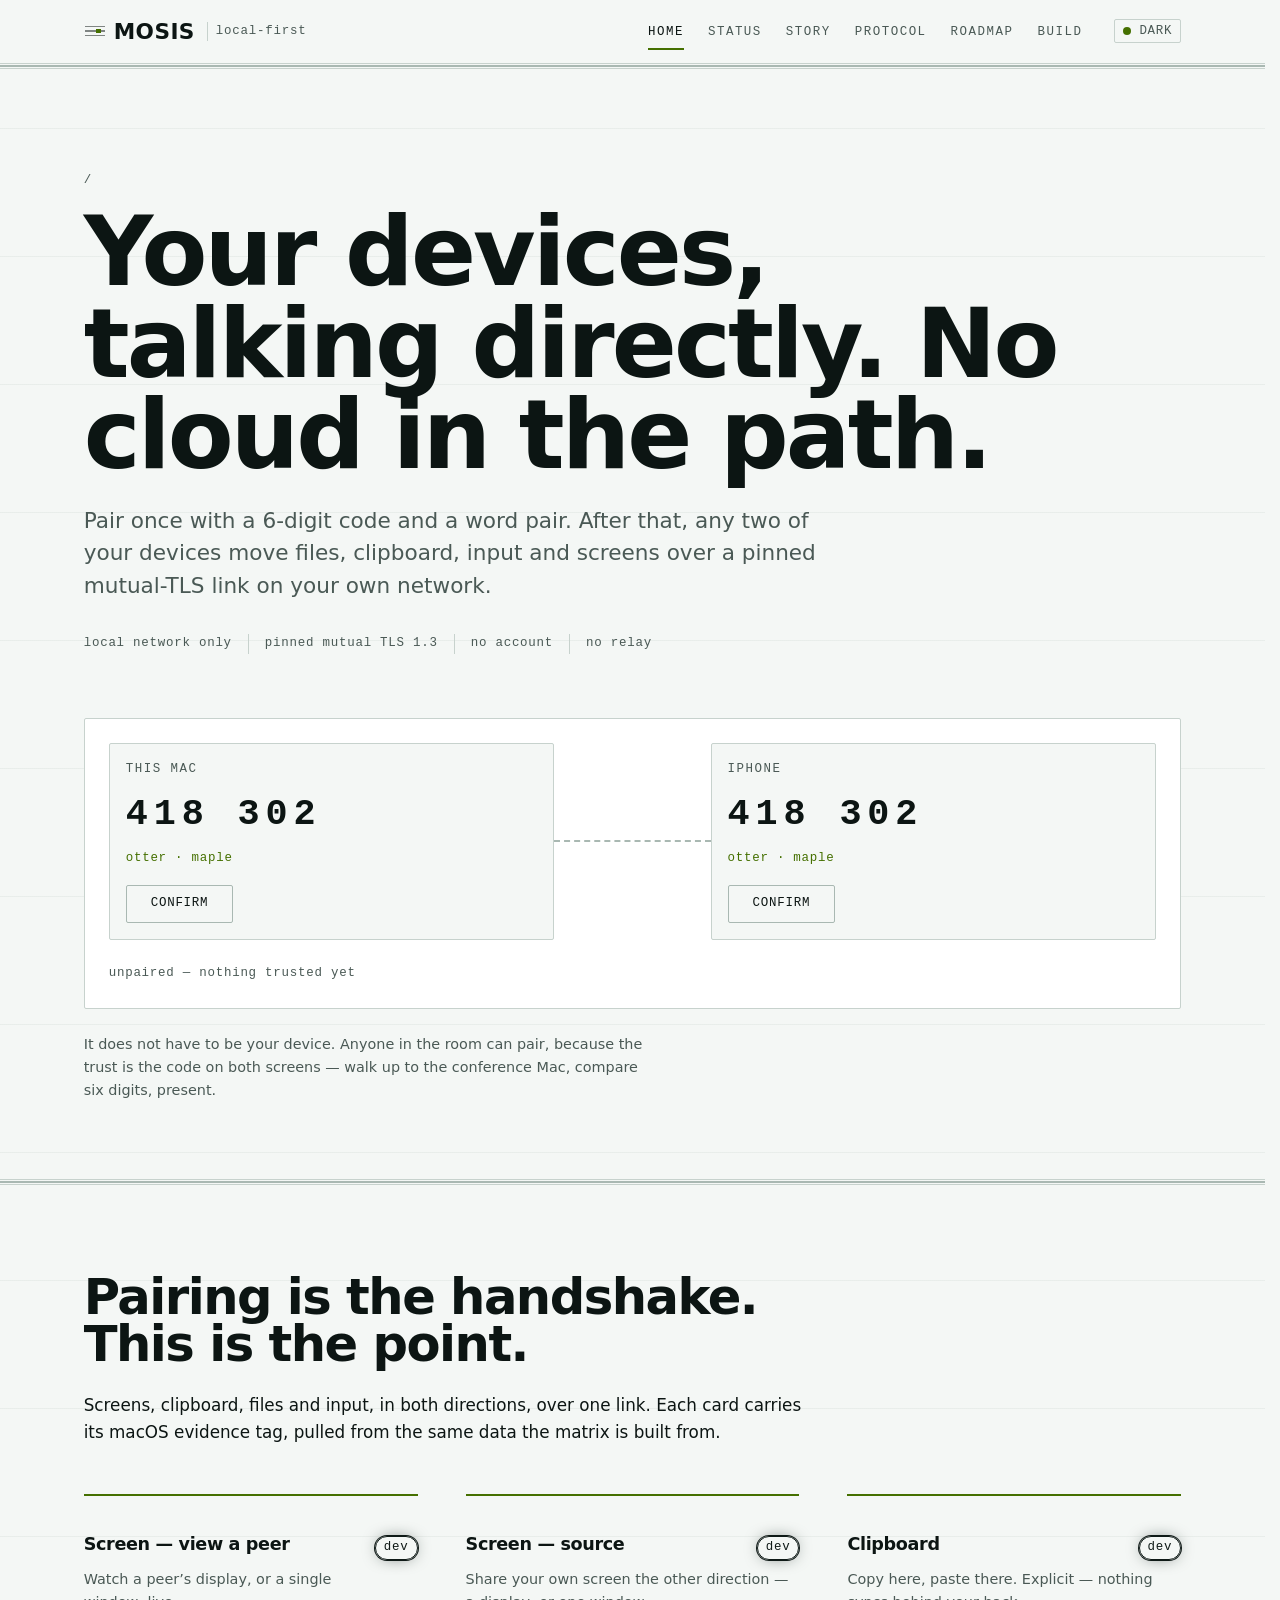
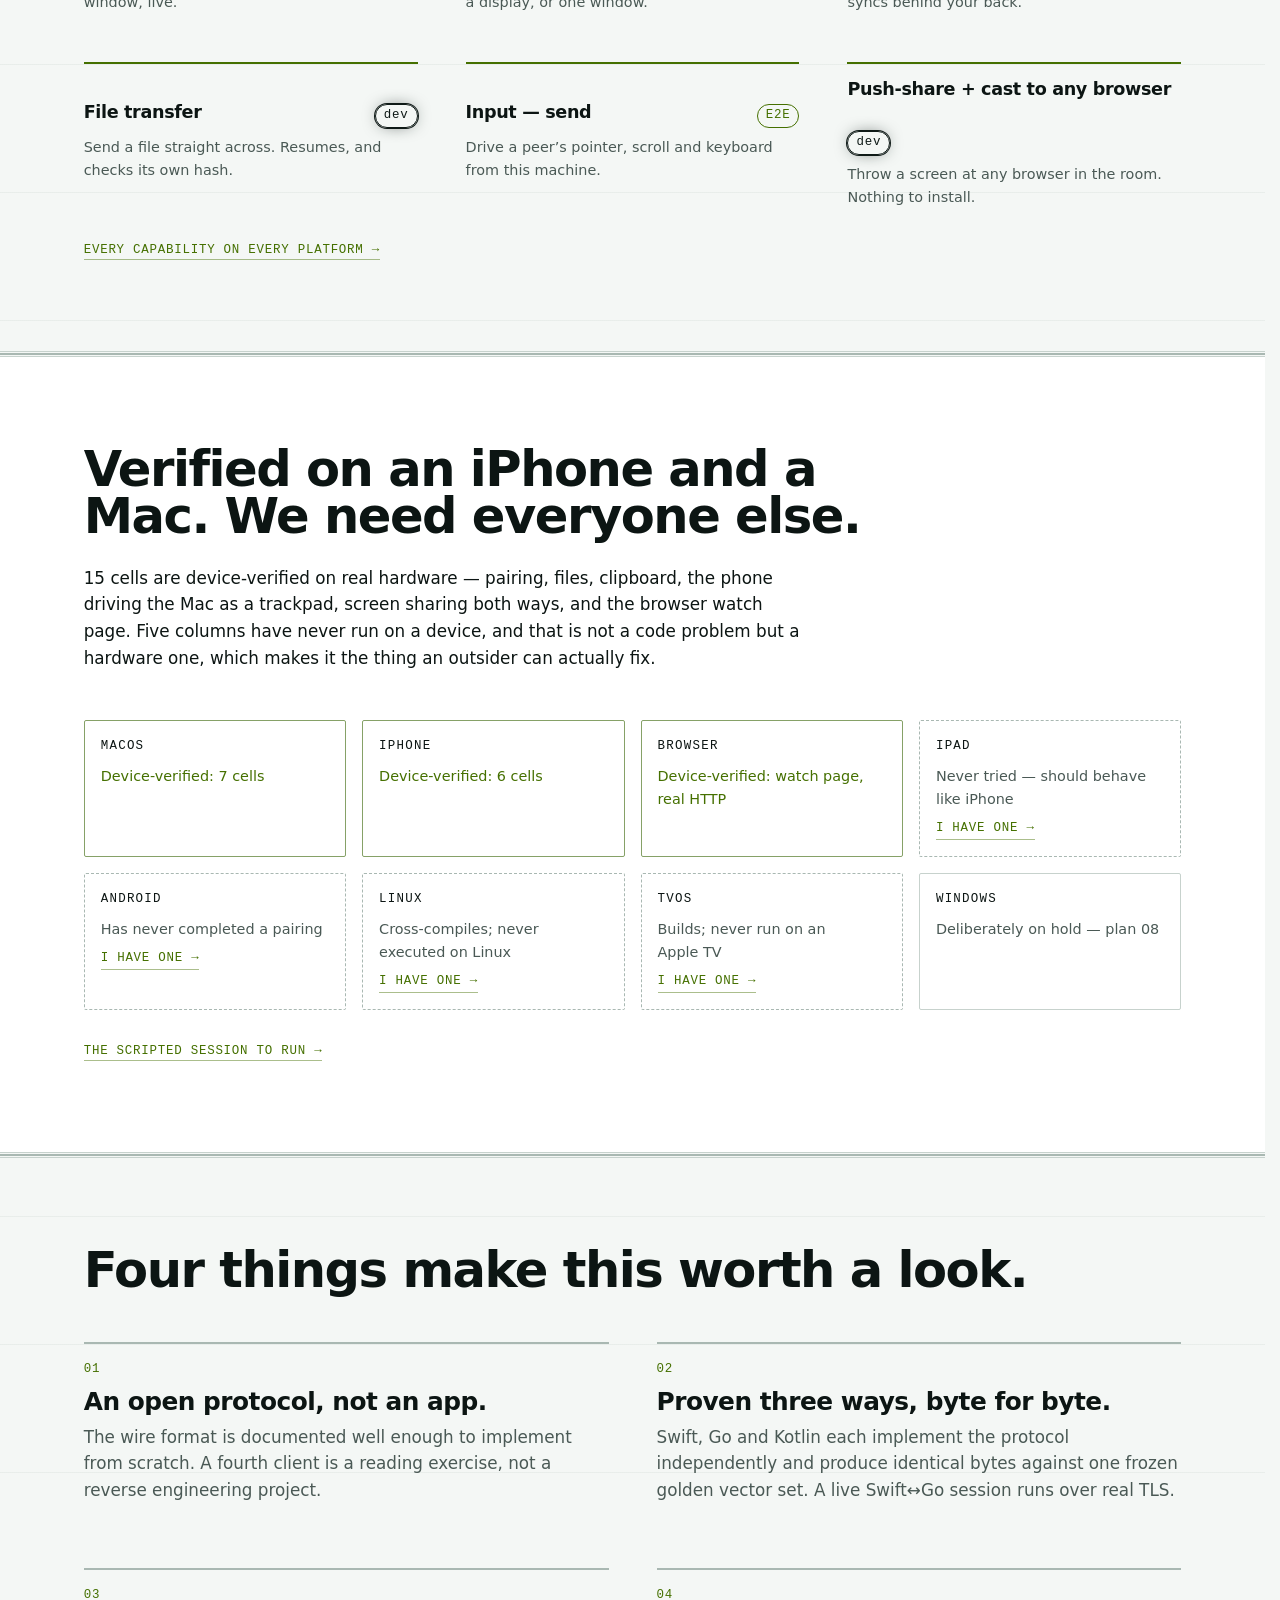
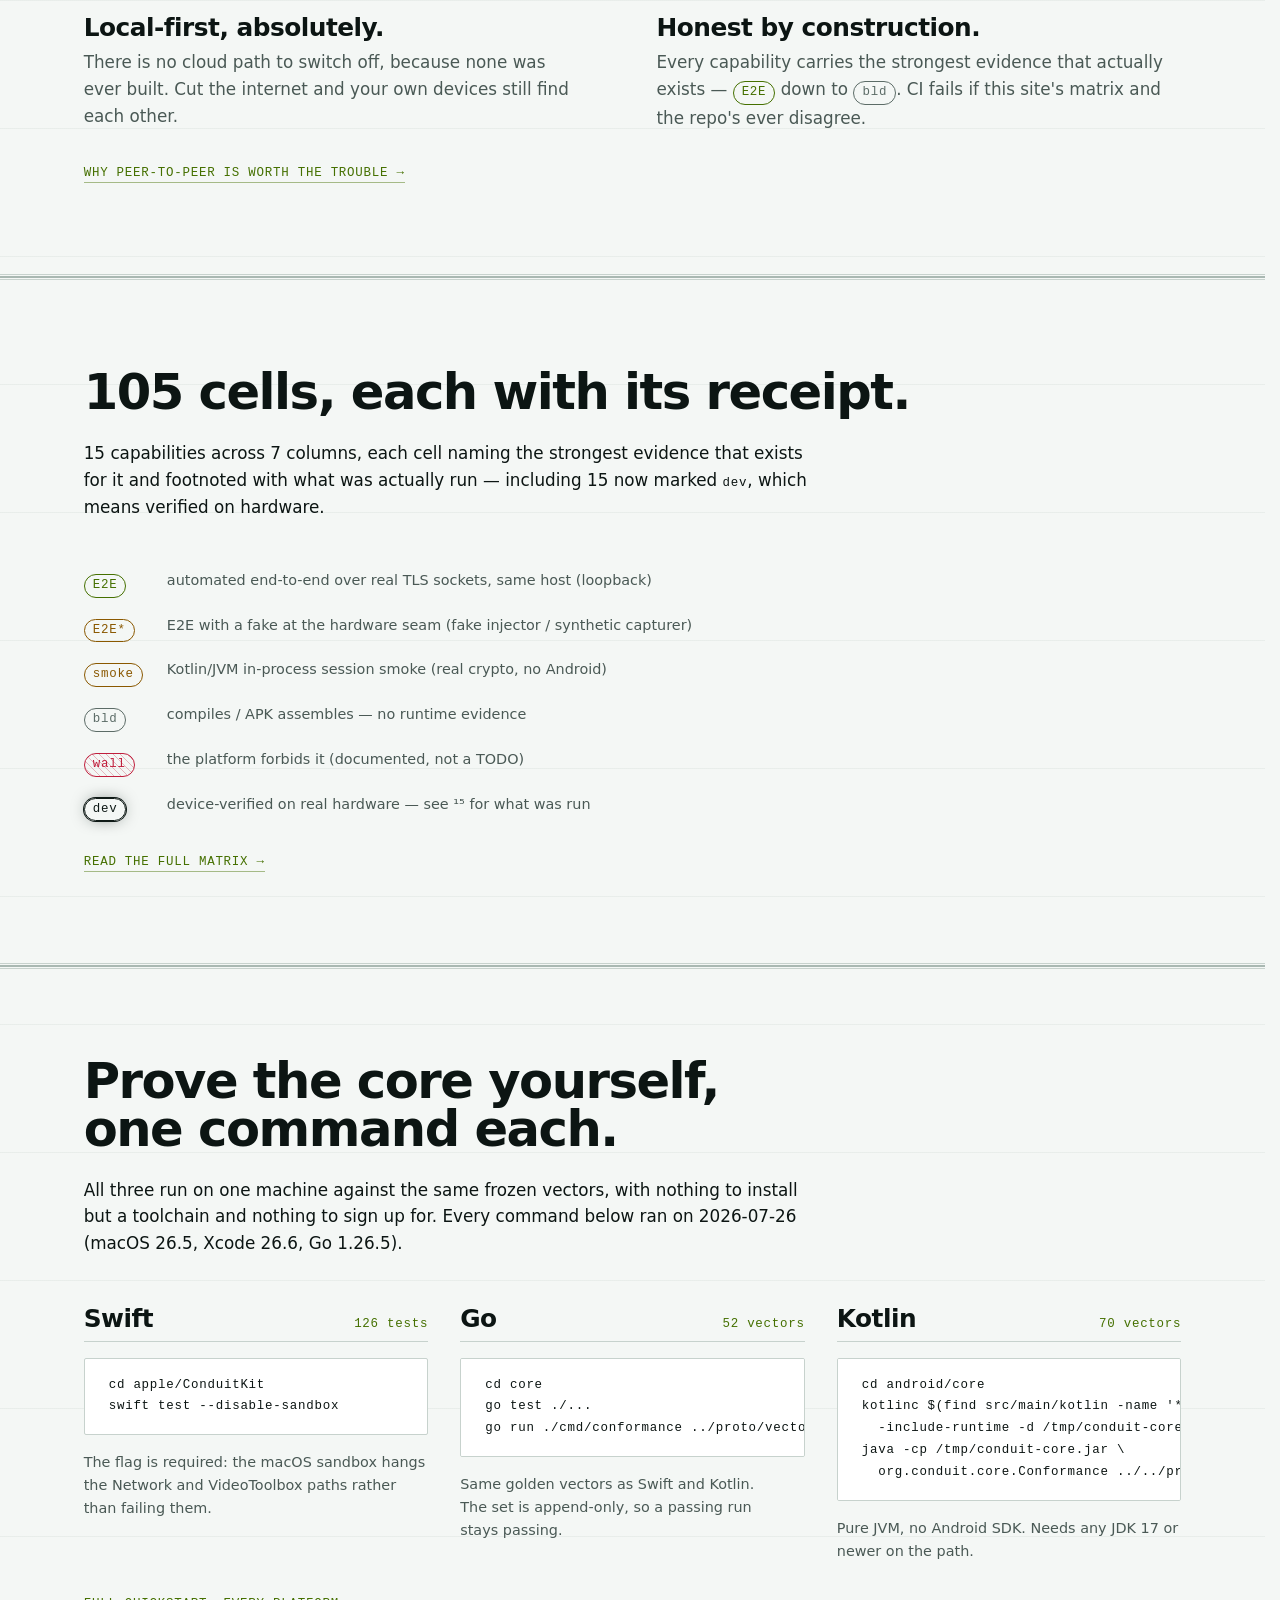
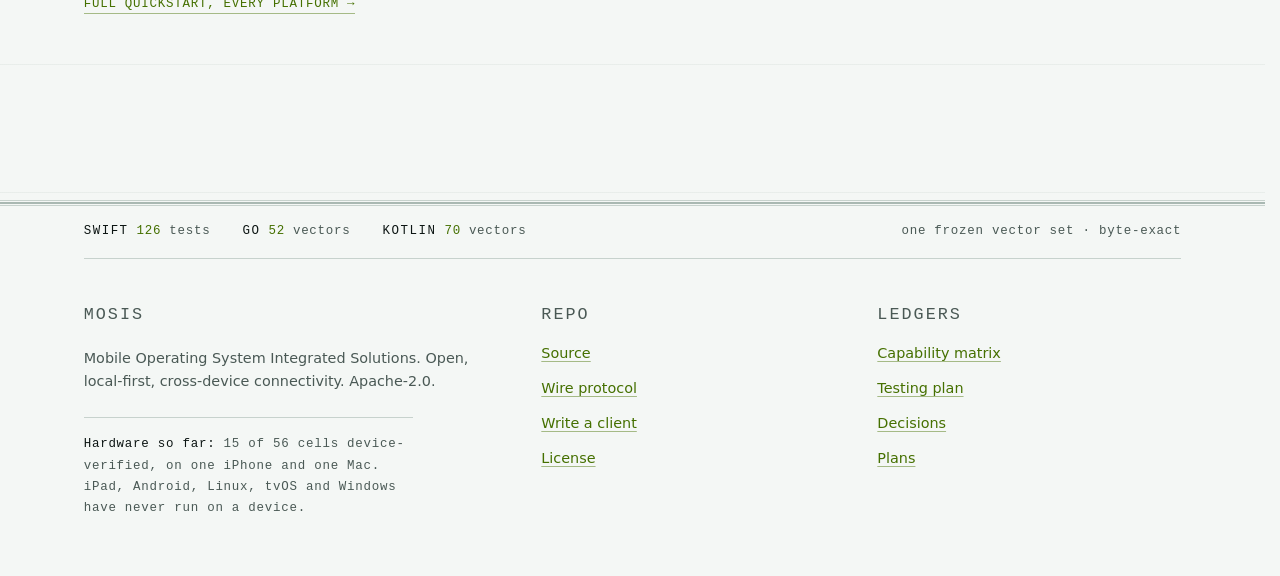
==== commit 0c2f2659: "site+README: 15 cells earn `dev`; correct the "can't pair with a stranger" claim Two corrections fro" ====
--- a/site/index.html
+++ b/site/index.html
@@ -102,6 +102,11 @@
             <span class="state-paired">paired — pinned mutual TLS from here on</span>
           </p>
         </div>
+        <p class="small" style="color: var(--muted); margin-block-start: var(--s-4); max-width: 62ch">
+          It does not have to be your device. Anyone in the room can pair, because
+          the trust is the code on both screens — walk up to the conference Mac,
+          compare six digits, present.
+        </p>
       </section>
 
       <hr class="rail" />
@@ -118,32 +123,32 @@
           <li class="cap">
             <div class="cap__head">
               <h3>Screen — view a peer</h3>
-              <abbr class="tag tag--e2e" tabindex="0" aria-describedby="def-e2e"
-                data-def="automated end-to-end over real TLS sockets, same host (loopback)">E2E</abbr>
+              <abbr class="tag tag--dev" tabindex="0" aria-describedby="def-dev"
+                data-def="device-verified on real hardware — see ¹⁵ for what was run">dev</abbr>
             </div>
             <p>Watch a peer’s display, or a single window, live.</p>
           </li>
           <li class="cap">
             <div class="cap__head">
               <h3>Screen — source</h3>
-              <abbr class="tag tag--e2e-fake" tabindex="0" aria-describedby="def-e2e-fake"
-                data-def="E2E with a fake at the hardware seam (fake injector / synthetic capturer)">E2E*</abbr>
+              <abbr class="tag tag--dev" tabindex="0" aria-describedby="def-dev"
+                data-def="device-verified on real hardware — see ¹⁵ for what was run">dev</abbr>
             </div>
             <p>Share your own screen the other direction — a display, or one window.</p>
           </li>
           <li class="cap">
             <div class="cap__head">
               <h3>Clipboard</h3>
-              <abbr class="tag tag--e2e" tabindex="0" aria-describedby="def-e2e"
-                data-def="automated end-to-end over real TLS sockets, same host (loopback)">E2E</abbr>
+              <abbr class="tag tag--dev" tabindex="0" aria-describedby="def-dev"
+                data-def="device-verified on real hardware — see ¹⁵ for what was run">dev</abbr>
             </div>
             <p>Copy here, paste there. Explicit — nothing syncs behind your back.</p>
           </li>
           <li class="cap">
             <div class="cap__head">
               <h3>File transfer</h3>
-              <abbr class="tag tag--e2e" tabindex="0" aria-describedby="def-e2e"
-                data-def="automated end-to-end over real TLS sockets, same host (loopback)">E2E</abbr>
+              <abbr class="tag tag--dev" tabindex="0" aria-describedby="def-dev"
+                data-def="device-verified on real hardware — see ¹⁵ for what was run">dev</abbr>
             </div>
             <p>Send a file straight across. Resumes, and checks its own hash.</p>
           </li>
@@ -158,8 +163,8 @@
           <li class="cap">
             <div class="cap__head">
               <h3>Push-share + cast to any browser</h3>
-              <abbr class="tag tag--e2e" tabindex="0" aria-describedby="def-e2e"
-                data-def="automated end-to-end over real TLS sockets, same host (loopback)">E2E</abbr>
+              <abbr class="tag tag--dev" tabindex="0" aria-describedby="def-dev"
+                data-def="device-verified on real hardware — see ¹⁵ for what was run">dev</abbr>
             </div>
             <p>Throw a screen at any browser in the room. Nothing to install.</p>
           </li>
@@ -172,27 +177,32 @@
       <!-- ── The ask ───────────────────────────────────────────────────── -->
       <section class="band">
         <div class="wrap">
-          <h2>We have the Macs. We need everyone&nbsp;else.</h2>
+          <h2>Verified on an iPhone and a Mac. We need everyone&nbsp;else.</h2>
           <p>
-            The protocol core is proven three ways and macOS, iPhone and the
-            browser viewer have been run by hand. Four platforms in the matrix
-            have never run on real hardware, and that is not a code problem —
-            it is a hardware problem, which makes it the one thing an outsider
-            can actually fix.
+            <span data-total="verified">15</span> cells are
+            device-verified on real hardware — pairing, files, clipboard, the
+            phone driving the Mac as a trackpad, screen sharing both ways, and
+            the browser watch page. Five columns have never run on a device, and
+            that is not a code problem but a hardware one, which makes it the
+            thing an outsider can actually fix.
           </p>
         <ul class="coverage">
           <li class="cov cov--run">
             <span class="cov__name">macOS</span>
-            <span class="cov__state">Sessions run by hand</span>
+            <span class="cov__state">Device-verified: 7 cells</span>
           </li>
           <li class="cov cov--run">
-            <span class="cov__name">iOS / iPadOS</span>
-            <span class="cov__state">iPhone ↔ Mac run by hand; iPad untried</span>
-            <a class="cov__ask" href="https://github.com/SnoobieJunes/conduit/issues/new?title=Device%20report%3A%20iPad">I have one →</a>
+            <span class="cov__name">iPhone</span>
+            <span class="cov__state">Device-verified: 6 cells</span>
           </li>
           <li class="cov cov--run">
             <span class="cov__name">Browser</span>
-            <span class="cov__state">Watch page used over real HTTP</span>
+            <span class="cov__state">Device-verified: watch page, real HTTP</span>
+          </li>
+          <li class="cov cov--open">
+            <span class="cov__name">iPad</span>
+            <span class="cov__state">Never tried — should behave like iPhone</span>
+            <a class="cov__ask" href="https://github.com/SnoobieJunes/conduit/issues/new?title=Device%20report%3A%20iPad">I have one →</a>
           </li>
           <li class="cov cov--open">
             <span class="cov__name">Android</span>
@@ -279,8 +289,8 @@
           <span data-total="rows">15</span> capabilities across
           <span data-total="platforms">7</span> columns, each cell naming the
           strongest evidence that exists for it and footnoted with what was
-          actually run. These five tags cover most of them; the full vocabulary
-          lives on the status page.
+          actually run — including <span data-total="verified">15</span> now
+          marked <code>dev</code>, which means verified on hardware.
         </p>
 
         <dl class="legend" style="margin-block-start: var(--s-6)">
@@ -294,6 +304,8 @@
           <dd id="def-bld">compiles / APK assembles — no runtime evidence</dd>
           <dt><span class="tag tag--wall">wall</span></dt>
           <dd id="def-wall">the platform forbids it (documented, not a TODO)</dd>
+          <dt><span class="tag tag--dev">dev</span></dt>
+          <dd id="def-dev">device-verified on real hardware — see ¹⁵ for what was run</dd>
         </dl>
 
         <p class="cta"><a href="status.html">Read the full matrix →</a></p>
@@ -365,9 +377,9 @@
             cross-device connectivity. Apache-2.0.
           </p>
           <p class="foot-status">
-            <b>Hardware so far:</b> macOS, iPhone and the browser viewer, run by
-            hand. Android, Linux, tvOS and Windows have never run on a device.
-            No cell in the matrix carries a <code>dev</code> tag yet.
+            <b>Hardware so far:</b> 15 of 56
+            cells device-verified, on one iPhone and one Mac. iPad, Android,
+            Linux, tvOS and Windows have never run on a device.
           </p>
         </div>
         <div>
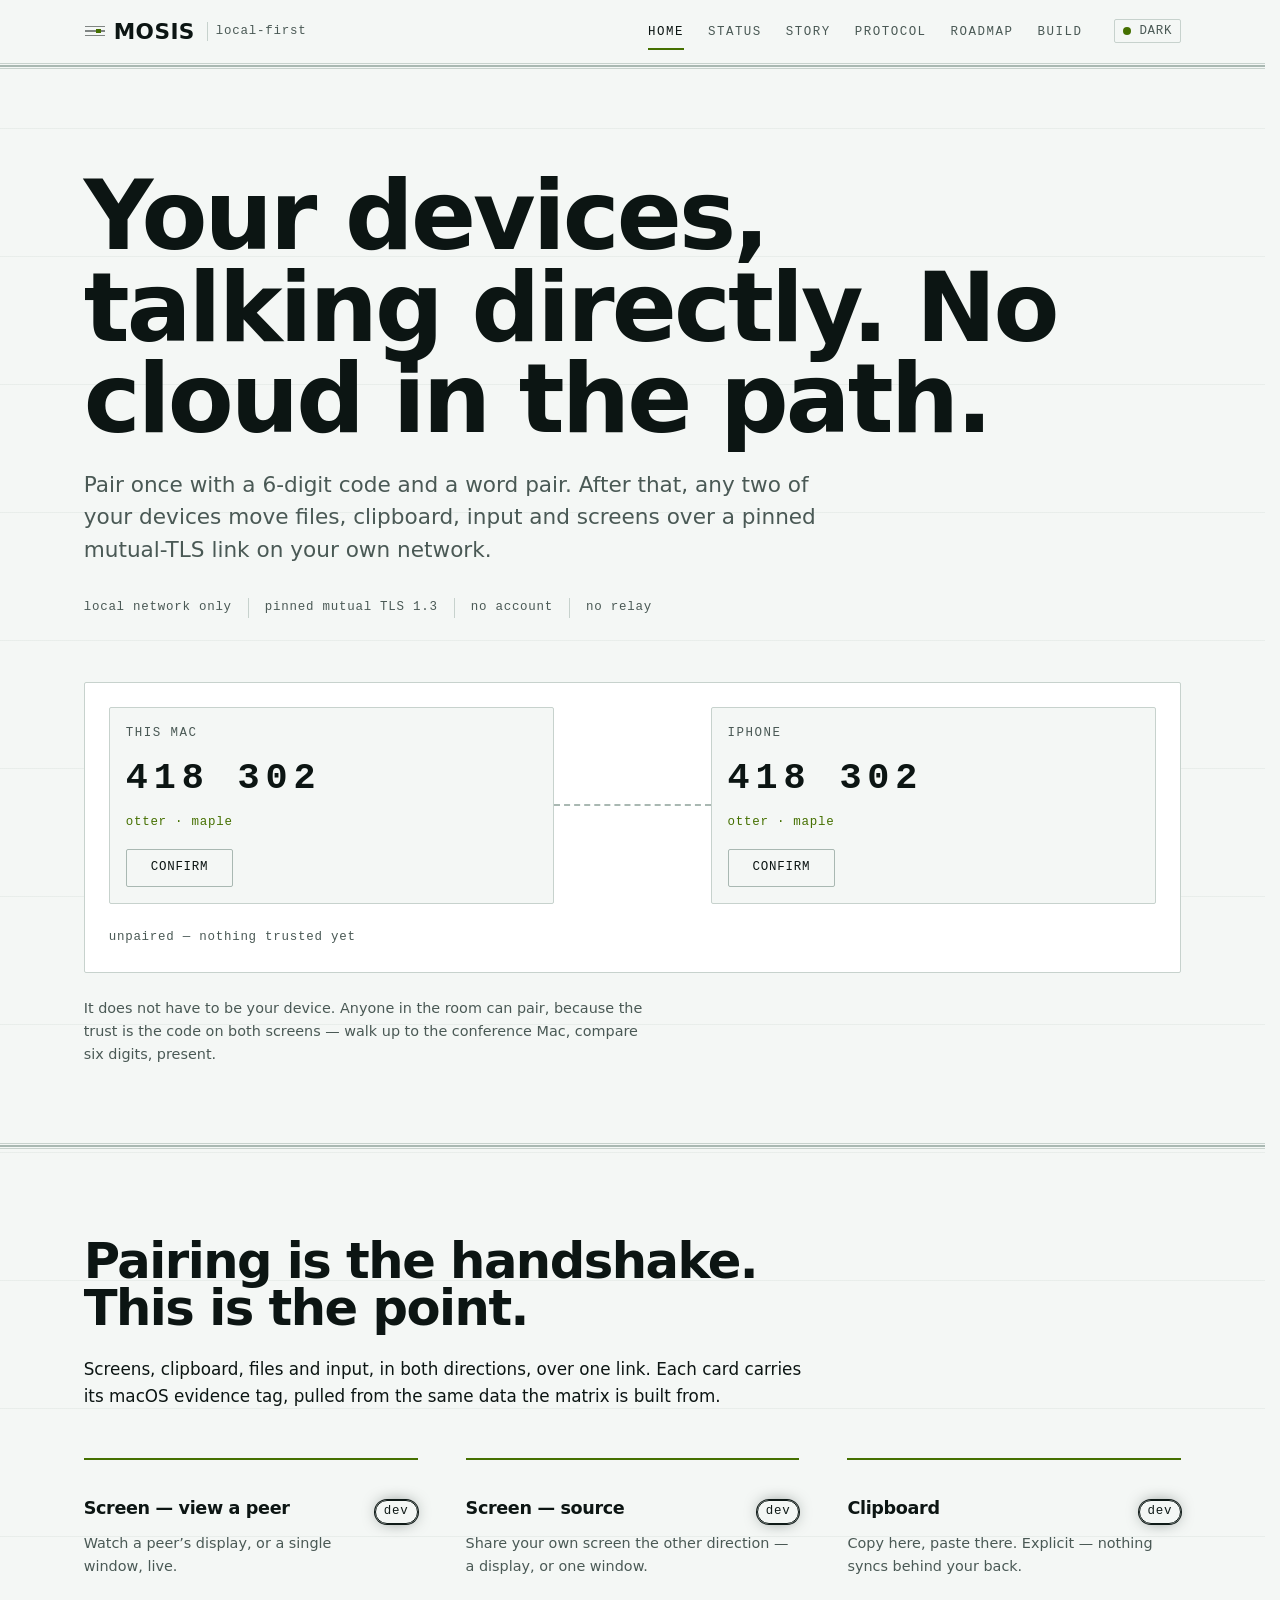
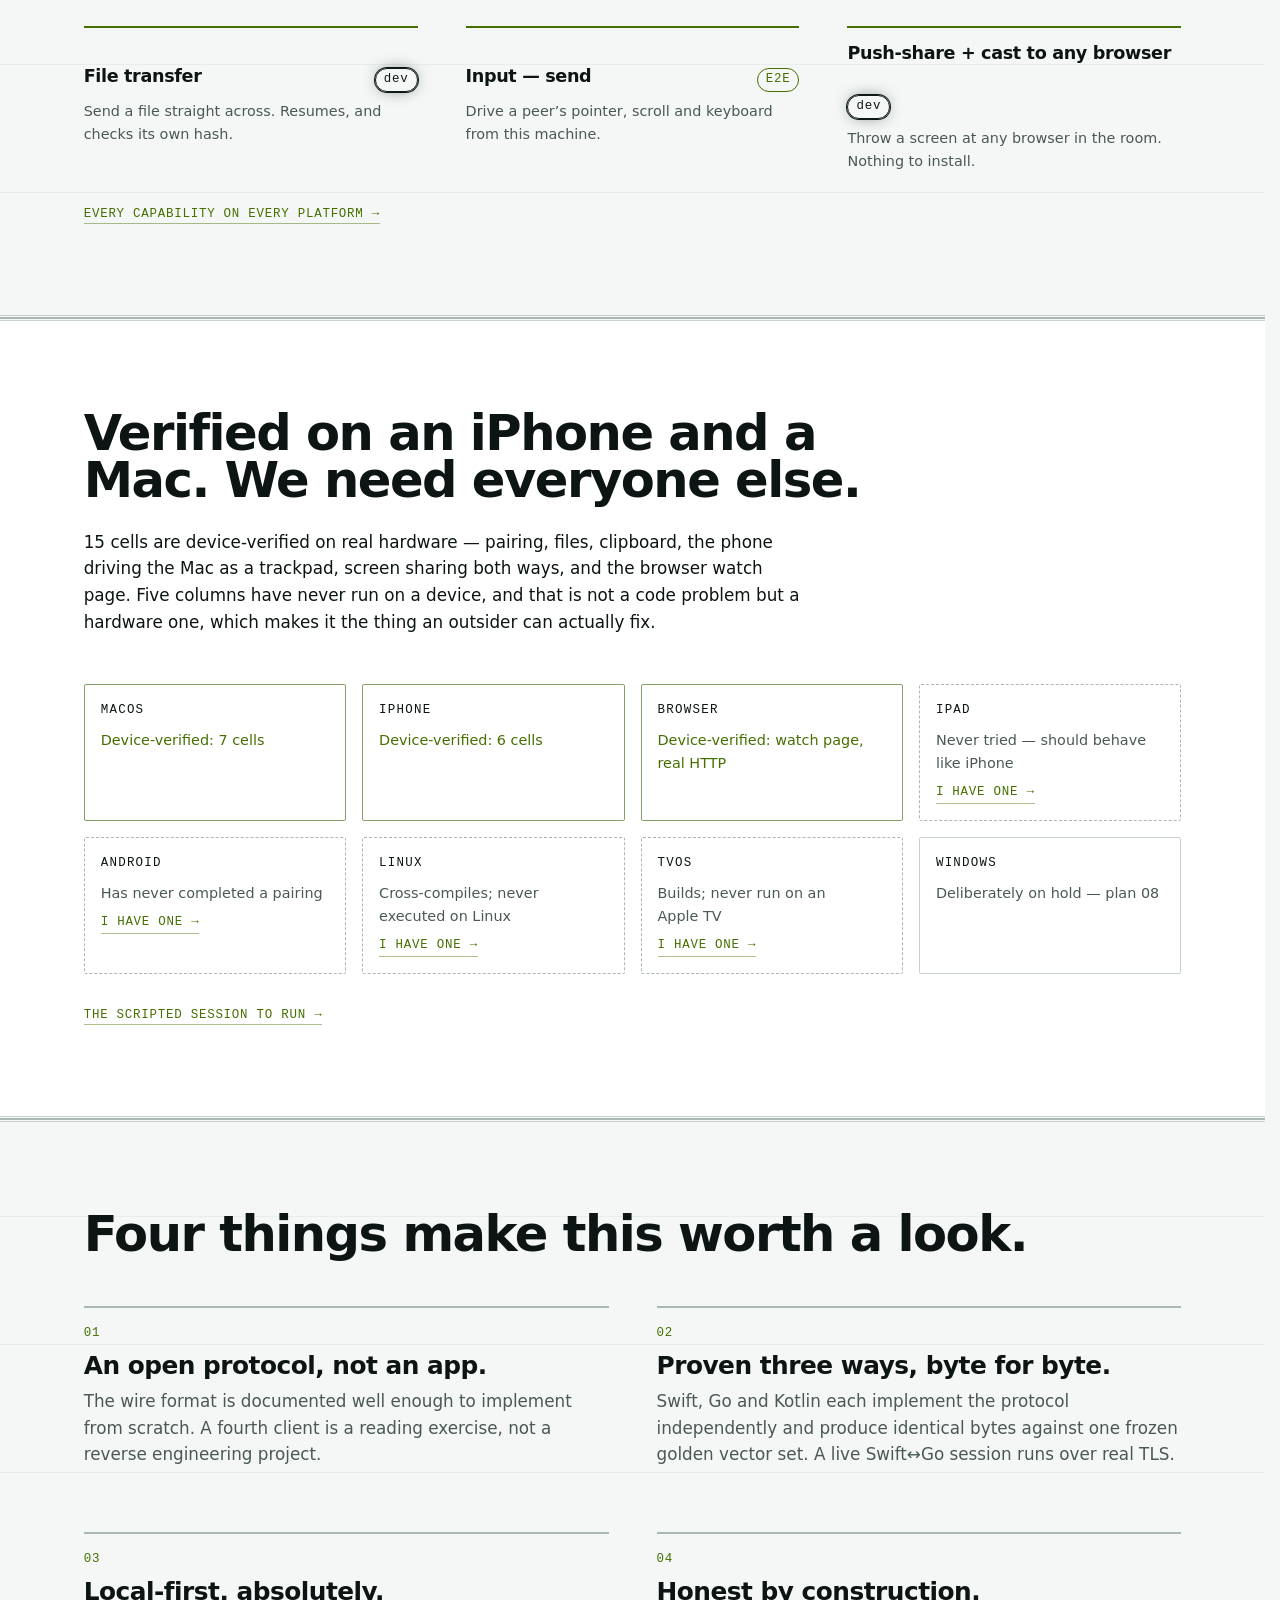
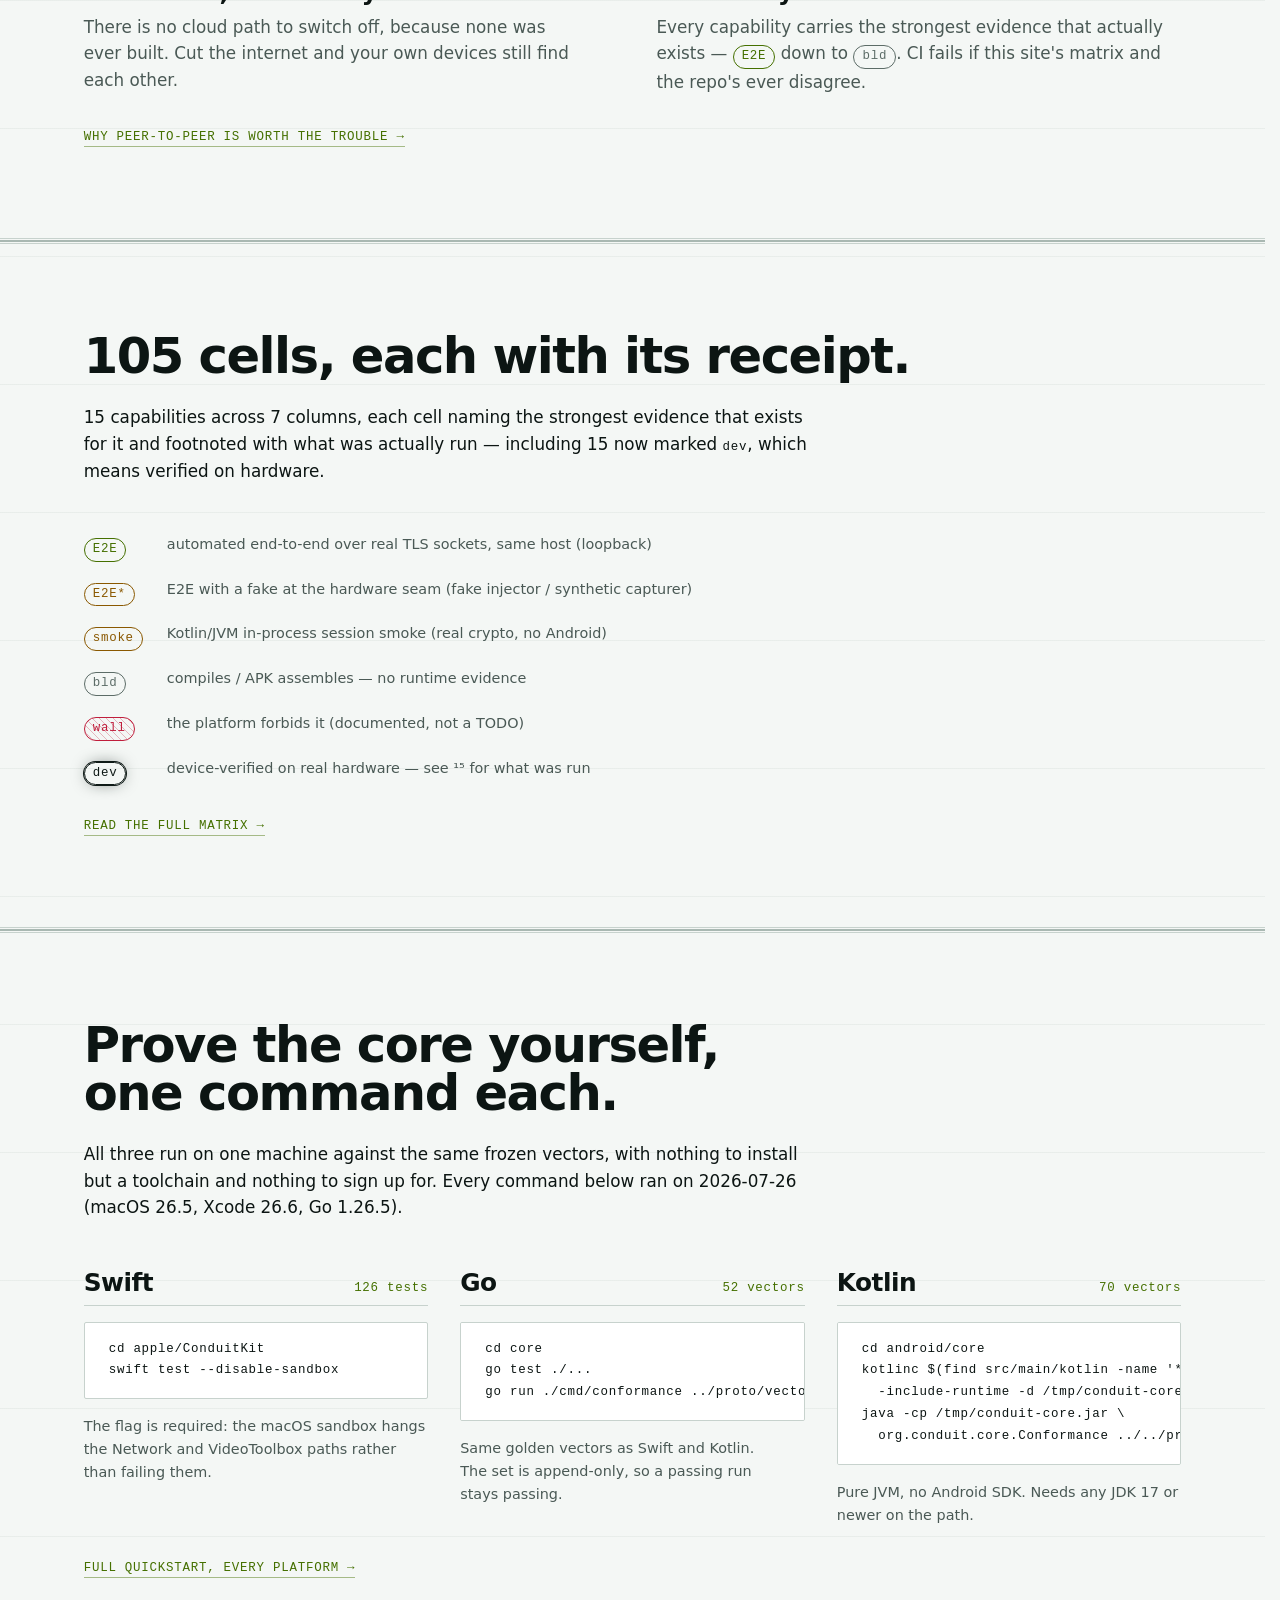
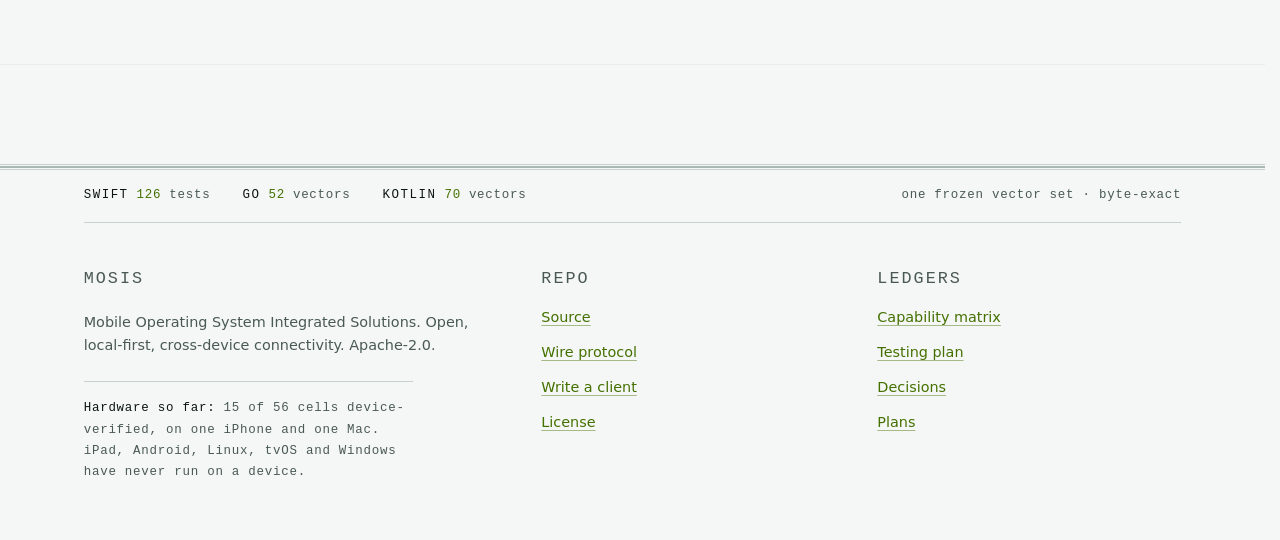
==== commit 5ac615ff: "Update index.html removed a rogue slash /" ====
--- a/site/index.html
+++ b/site/index.html
@@ -59,7 +59,7 @@
     <main id="main">
       <!-- ── Thesis + the trust model you can touch ────────────────────── -->
       <section class="wrap hero">
-        <span class="label">/</span>
+        
         <h1>Your devices, talking&nbsp;directly. No cloud in the&nbsp;path.</h1>
         <p class="lede">
           Pair once with a 6-digit code and a word pair. After that, any two of
@@ -202,22 +202,22 @@
           <li class="cov cov--open">
             <span class="cov__name">iPad</span>
             <span class="cov__state">Never tried — should behave like iPhone</span>
-            <a class="cov__ask" href="https://github.com/SnoobieJunes/conduit/issues/new?title=Device%20report%3A%20iPad">I have one →</a>
+            <a class="cov__ask" href="https://github.com/SnoobieJunes/mosis/issues/new?title=Device%20report%3A%20iPad">I have one →</a>
           </li>
           <li class="cov cov--open">
             <span class="cov__name">Android</span>
             <span class="cov__state">Has never completed a pairing</span>
-            <a class="cov__ask" href="https://github.com/SnoobieJunes/conduit/issues/new?title=Device%20report%3A%20Android">I have one →</a>
+            <a class="cov__ask" href="https://github.com/SnoobieJunes/mosis/issues/new?title=Device%20report%3A%20Android">I have one →</a>
           </li>
           <li class="cov cov--open">
             <span class="cov__name">Linux</span>
             <span class="cov__state">Cross-compiles; never executed on Linux</span>
-            <a class="cov__ask" href="https://github.com/SnoobieJunes/conduit/issues/new?title=Device%20report%3A%20Linux">I have one →</a>
+            <a class="cov__ask" href="https://github.com/SnoobieJunes/mosis/issues/new?title=Device%20report%3A%20Linux">I have one →</a>
           </li>
           <li class="cov cov--open">
             <span class="cov__name">tvOS</span>
             <span class="cov__state">Builds; never run on an Apple TV</span>
-            <a class="cov__ask" href="https://github.com/SnoobieJunes/conduit/issues/new?title=Device%20report%3A%20tvOS">I have one →</a>
+            <a class="cov__ask" href="https://github.com/SnoobieJunes/mosis/issues/new?title=Device%20report%3A%20tvOS">I have one →</a>
           </li>
           <li class="cov cov--hold">
             <span class="cov__name">Windows</span>
@@ -225,7 +225,7 @@
           </li>
         </ul>
           <p class="cta">
-            <a href="https://github.com/SnoobieJunes/conduit/blob/main/docs/DEVICE_CHECKLIST.md">The scripted session to run →</a>
+            <a href="https://github.com/SnoobieJunes/mosis/blob/main/docs/DEVICE_CHECKLIST.md">The scripted session to run →</a>
           </p>
         </div>
       </section>
@@ -385,19 +385,19 @@
         <div>
           <h2>Repo</h2>
           <ul>
-            <li><a href="https://github.com/SnoobieJunes/conduit">Source</a></li>
-            <li><a href="https://github.com/SnoobieJunes/conduit/blob/main/docs/protocol.md">Wire protocol</a></li>
-            <li><a href="https://github.com/SnoobieJunes/conduit/blob/main/docs/IMPLEMENTORS.md">Write a client</a></li>
-            <li><a href="https://github.com/SnoobieJunes/conduit/blob/main/LICENSE">License</a></li>
+            <li><a href="https://github.com/SnoobieJunes/mosis">Source</a></li>
+            <li><a href="https://github.com/SnoobieJunes/mosis/blob/main/docs/protocol.md">Wire protocol</a></li>
+            <li><a href="https://github.com/SnoobieJunes/mosis/blob/main/docs/IMPLEMENTORS.md">Write a client</a></li>
+            <li><a href="https://github.com/SnoobieJunes/mosis/blob/main/LICENSE">License</a></li>
           </ul>
         </div>
         <div>
           <h2>Ledgers</h2>
           <ul>
             <li><a href="status.html">Capability matrix</a></li>
-            <li><a href="https://github.com/SnoobieJunes/conduit/blob/main/docs/TESTING_PLAN.md">Testing plan</a></li>
-            <li><a href="https://github.com/SnoobieJunes/conduit/tree/main/docs/adr">Decisions</a></li>
-            <li><a href="https://github.com/SnoobieJunes/conduit/tree/main/docs/plans">Plans</a></li>
+            <li><a href="https://github.com/SnoobieJunes/mosis/blob/main/docs/TESTING_PLAN.md">Testing plan</a></li>
+            <li><a href="https://github.com/SnoobieJunes/mosis/tree/main/docs/adr">Decisions</a></li>
+            <li><a href="https://github.com/SnoobieJunes/mosis/tree/main/docs/plans">Plans</a></li>
           </ul>
         </div>
       </div>
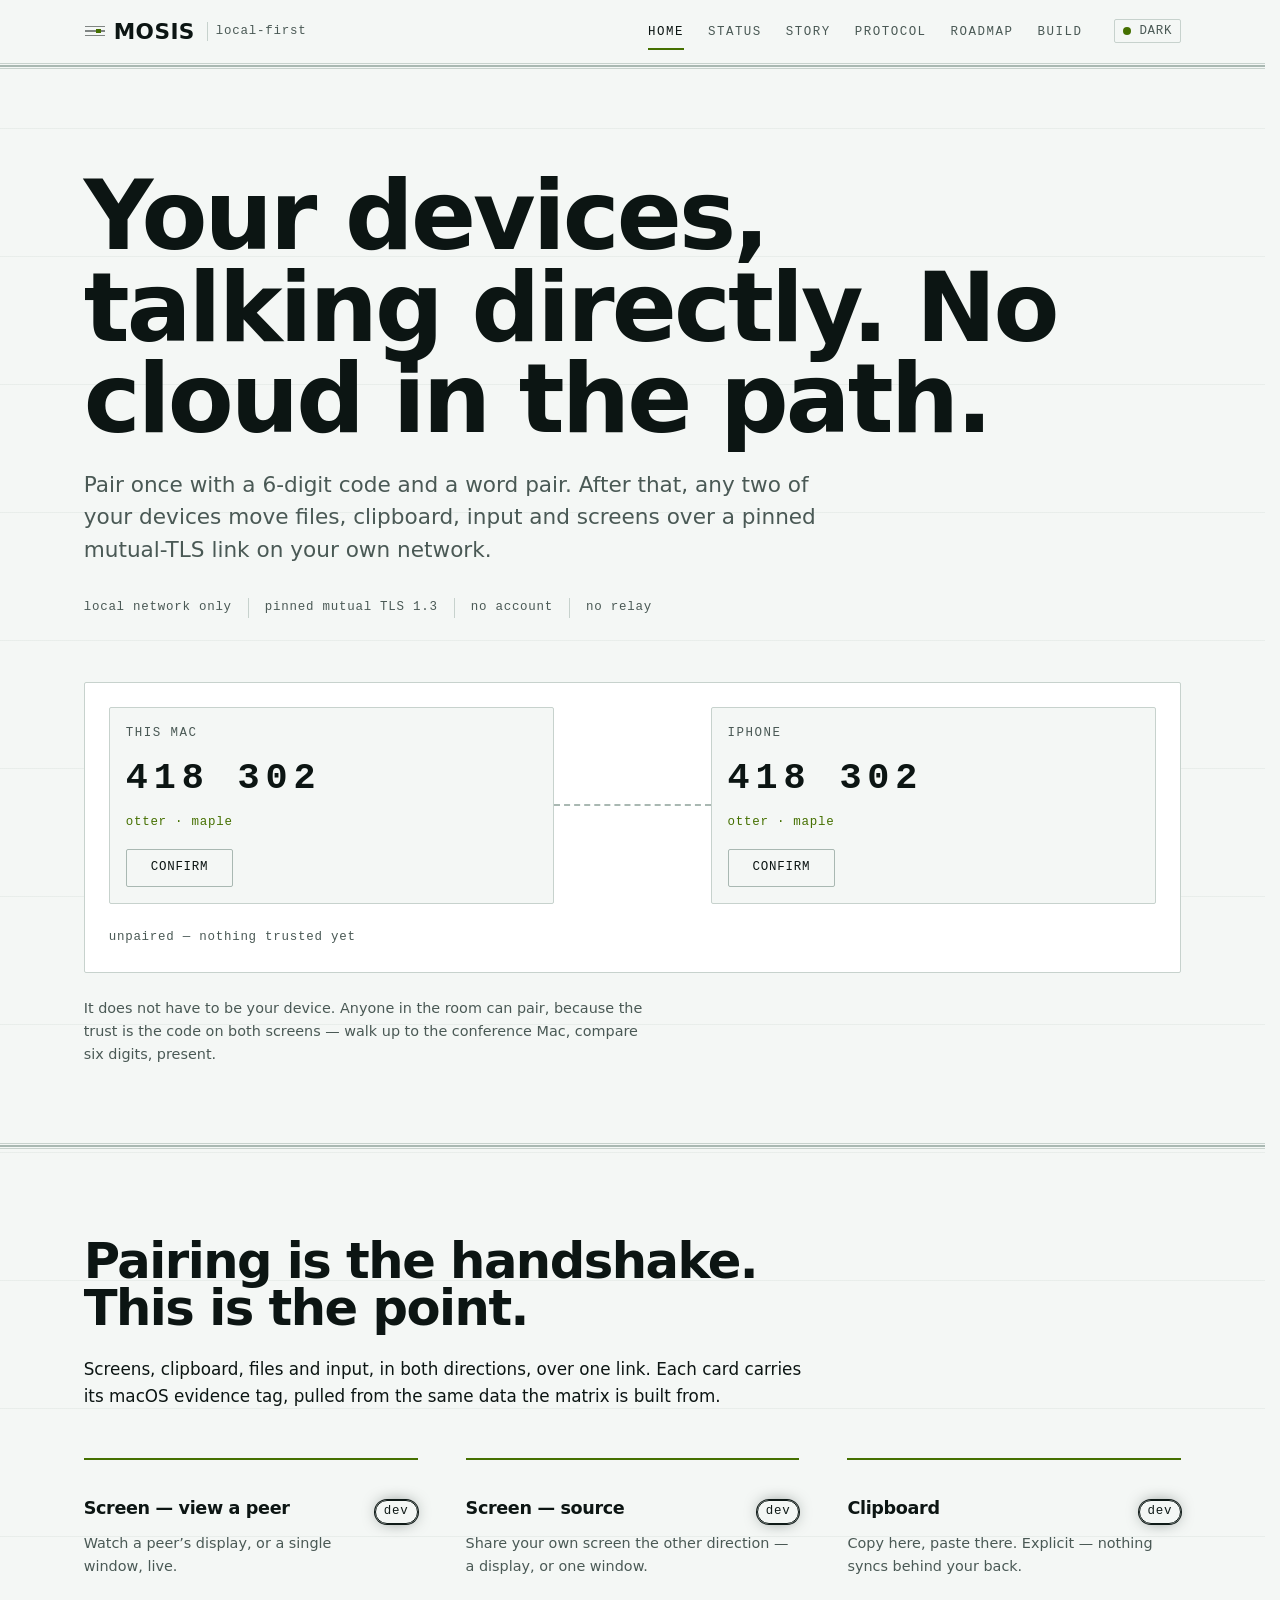
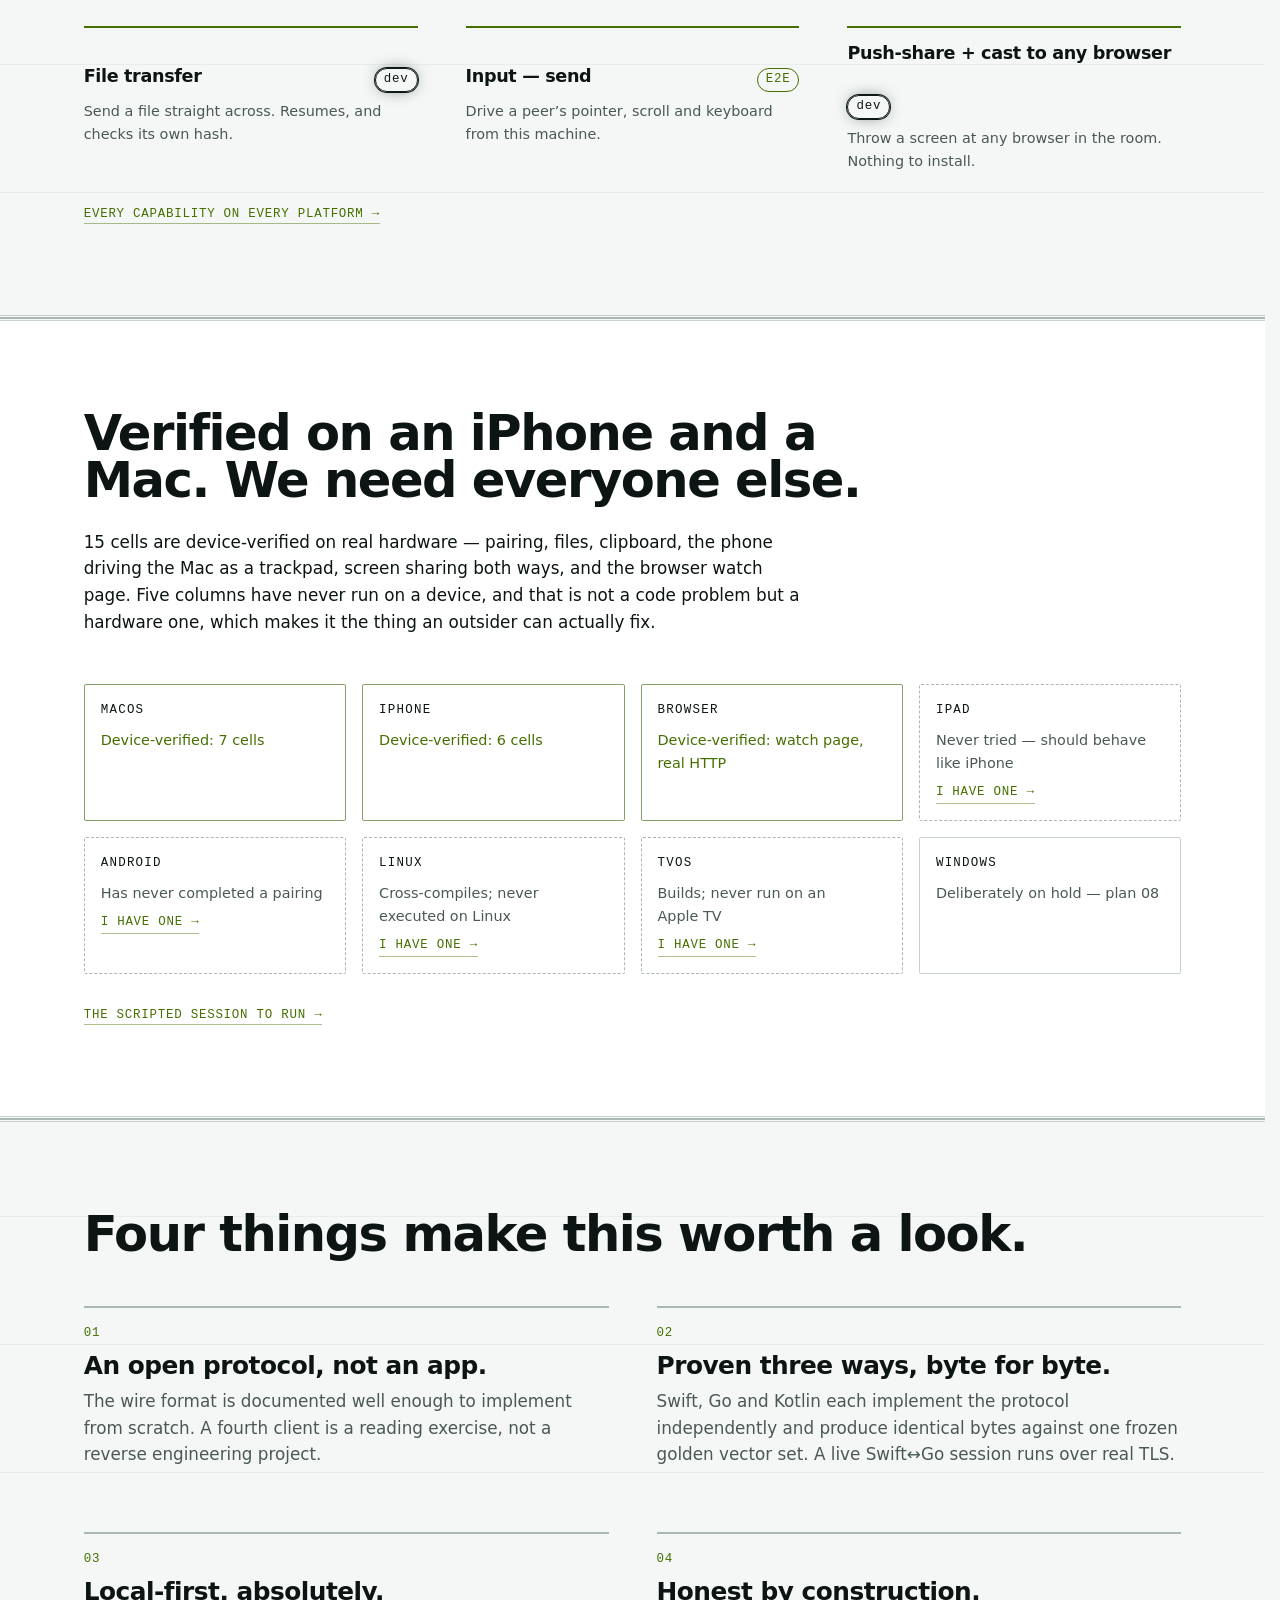
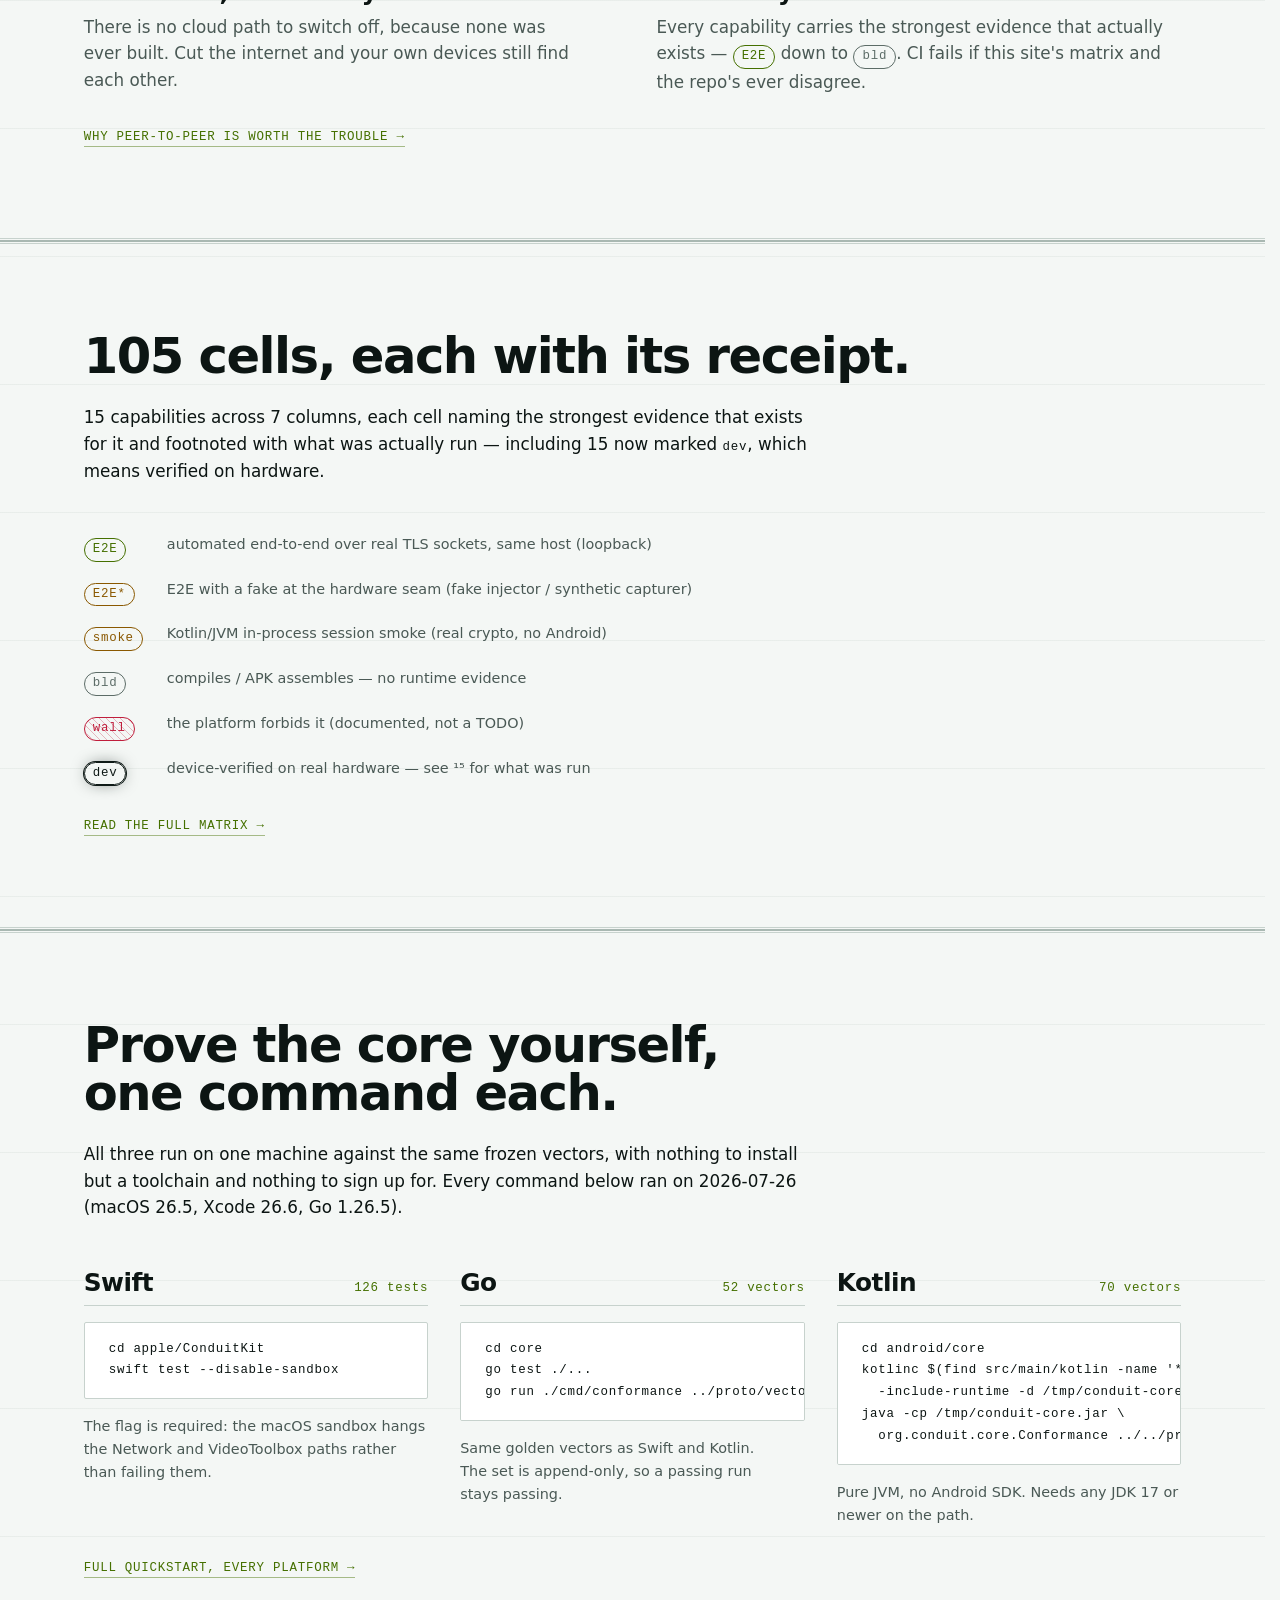
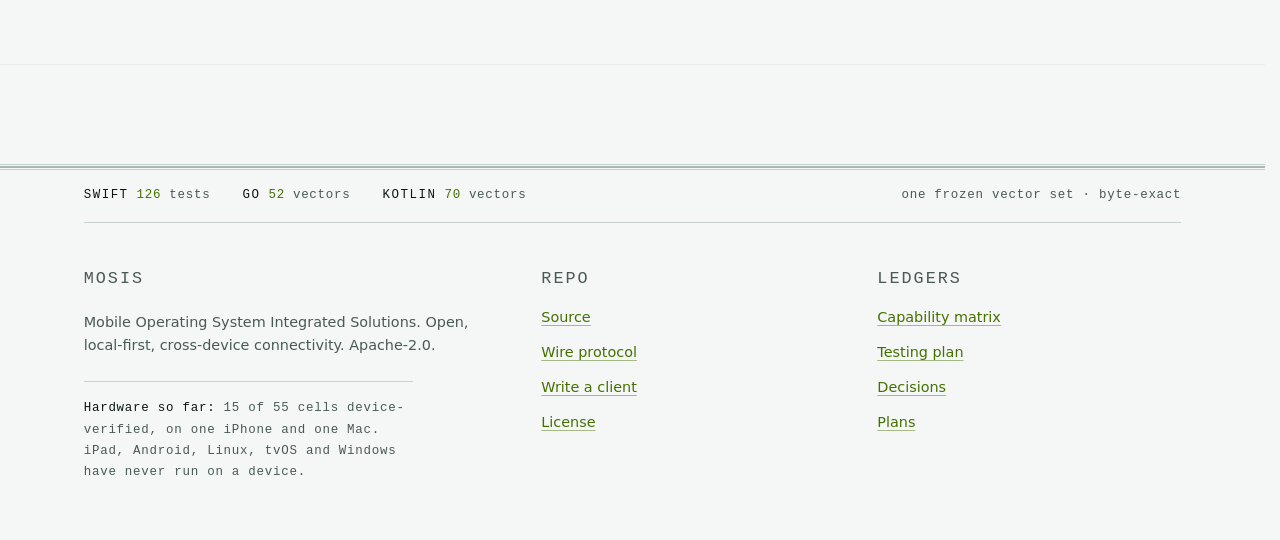
==== commit ea68a8cc: "Make the plans true again: record the device session, retire dead claims Six days of real progress l" ====
--- a/site/index.html
+++ b/site/index.html
@@ -377,7 +377,7 @@
             cross-device connectivity. Apache-2.0.
           </p>
           <p class="foot-status">
-            <b>Hardware so far:</b> 15 of 56
+            <b>Hardware so far:</b> 15 of 55
             cells device-verified, on one iPhone and one Mac. iPad, Android,
             Linux, tvOS and Windows have never run on a device.
           </p>
